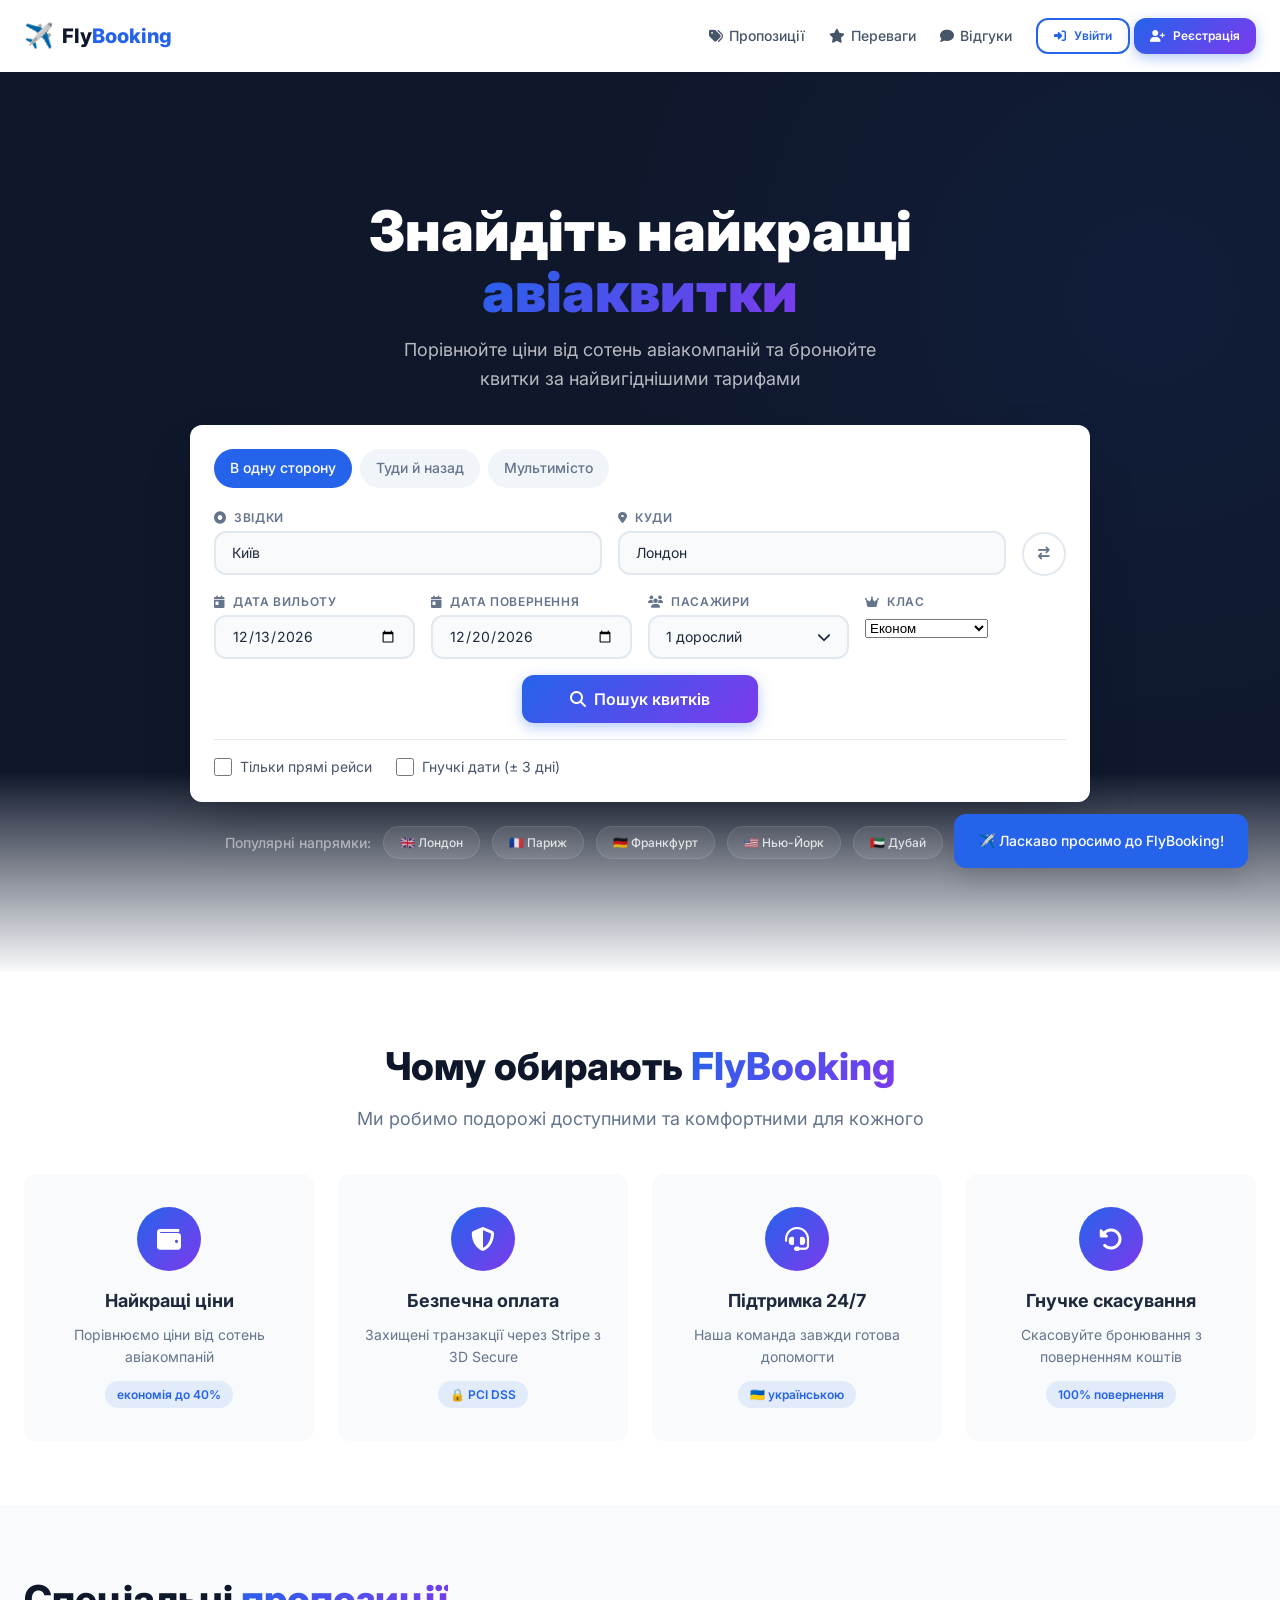
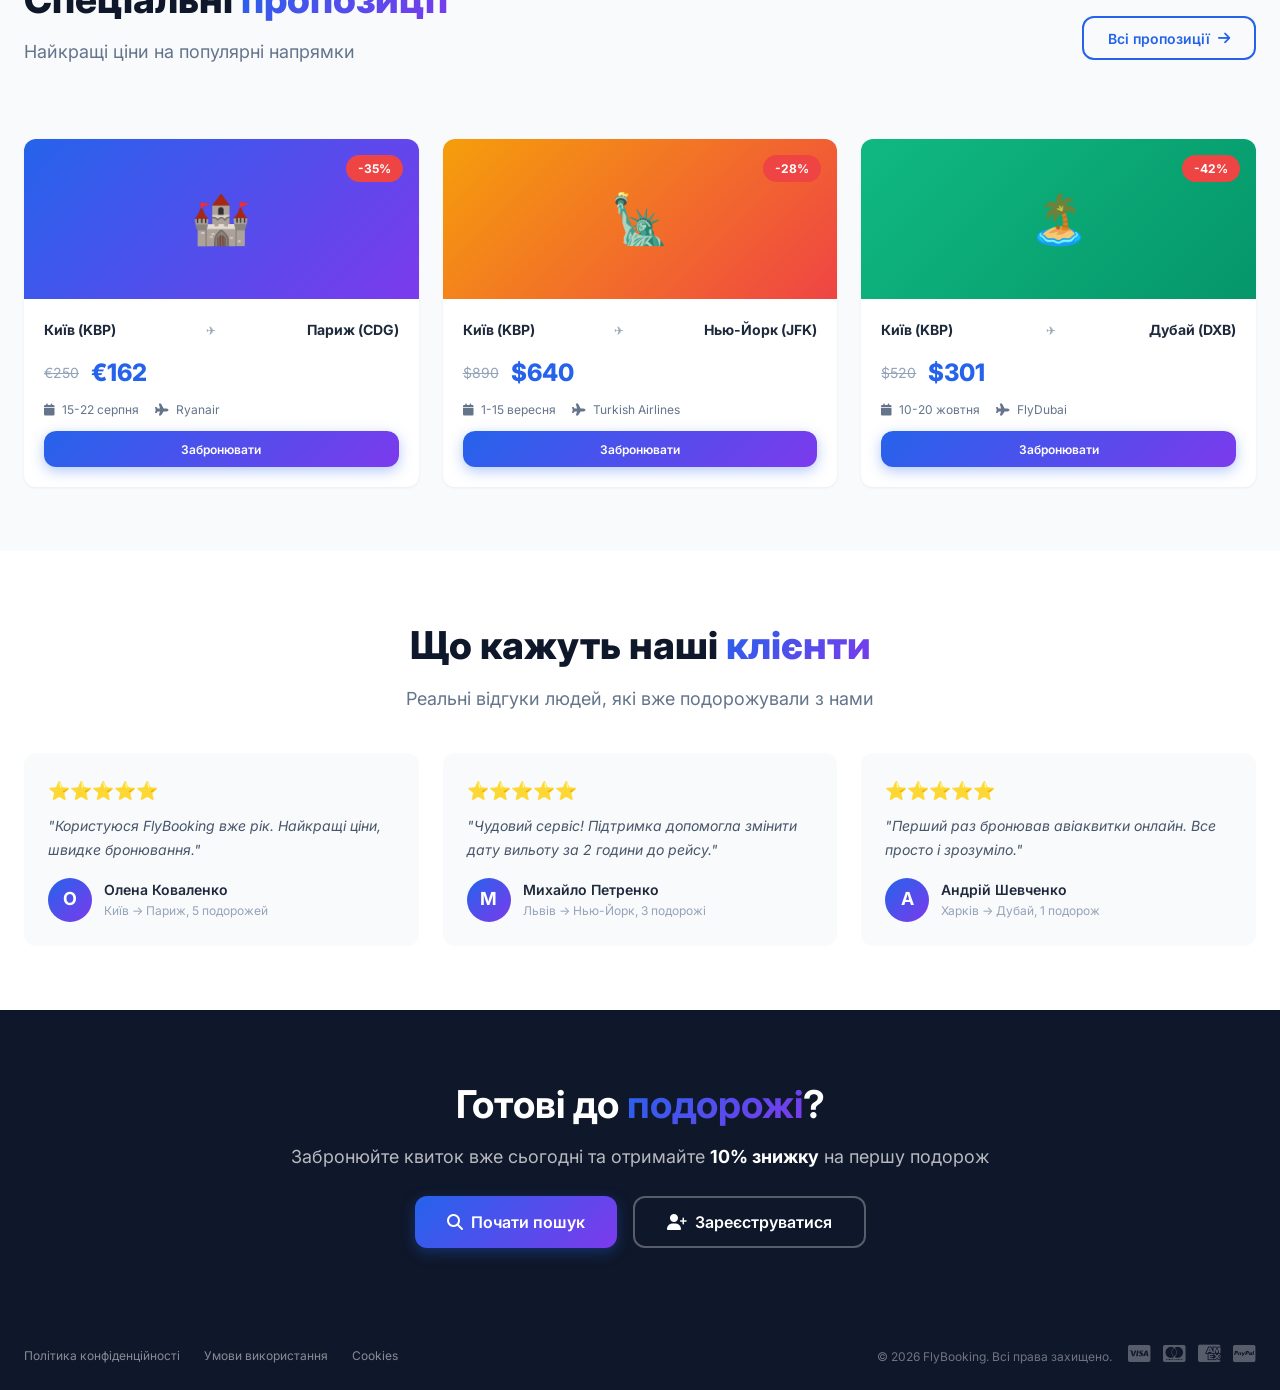
==== index.html @ a1441e25 "Update index.html" ====
<!DOCTYPE html>
<html lang="uk">
<head>
    <meta charset="UTF-8">
    <meta name="viewport" content="width=device-width, initial-scale=1.0">
    <meta name="description" content="Бронювання авіаквитків онлайн — найкращі ціни на авіаперельоти по всьому світу">
    <title>FlyBooking — Пошук та бронювання авіаквитків</title>

    <!-- Google Fonts -->
    <link rel="preconnect" href="https://fonts.googleapis.com">
    <link rel="preconnect" href="https://fonts.gstatic.com" crossorigin>
    <link href="https://fonts.googleapis.com/css2?family=Inter:wght@400;500;600;700;800;900&family=Poppins:wght@600;700;800&display=swap" rel="stylesheet">

    <!-- Font Awesome Icons -->
    <link rel="stylesheet" href="https://cdnjs.cloudflare.com/ajax/libs/font-awesome/6.4.2/css/all.min.css">

    <style>
        /* ============================================
           ГЛОБАЛЬНІ СТИЛІ (скорочені, щоб не перевантажувати)
           ============================================ */
        * { margin: 0; padding: 0; box-sizing: border-box; }

        :root {
            --color-primary: #2563eb;
            --color-primary-dark: #1d4ed8;
            --color-primary-light: #60a5fa;
            --color-primary-gradient: linear-gradient(135deg, #2563eb 0%, #7c3aed 100%);
            --color-secondary: #0f172a;
            --color-white: #ffffff;
            --color-gray-50: #f8fafc;
            --color-gray-100: #f1f5f9;
            --color-gray-200: #e2e8f0;
            --color-gray-300: #cbd5e1;
            --color-gray-400: #94a3b8;
            --color-gray-500: #64748b;
            --color-gray-600: #475569;
            --color-gray-700: #334155;
            --color-gray-800: #1e293b;
            --color-gray-900: #0f172a;
            --color-success: #10b981;
            --color-danger: #ef4444;
            --shadow: 0 1px 3px rgba(0,0,0,0.06);
            --shadow-lg: 0 10px 15px -3px rgba(0,0,0,0.1);
            --shadow-xl: 0 20px 25px -5px rgba(0,0,0,0.1);
            --shadow-2xl: 0 25px 50px -12px rgba(0,0,0,0.25);
            --radius: 12px;
            --radius-full: 9999px;
            --transition: 250ms cubic-bezier(0.4, 0, 0.2, 1);
            --font-family: 'Inter', -apple-system, BlinkMacSystemFont, sans-serif;
            --max-width: 1280px;
            --header-height: 72px;
        }

        body {
            font-family: var(--font-family);
            color: var(--color-gray-800);
            background: var(--color-gray-50);
            line-height: 1.6;
            min-height: 100vh;
            overflow-x: hidden;
        }

        .container { max-width: var(--max-width); margin: 0 auto; padding: 0 1.5rem; width: 100%; }

        /* Кнопки */
        .btn {
            display: inline-flex; align-items: center; justify-content: center; gap: 0.5rem;
            padding: 0.625rem 1.5rem; border: none; border-radius: var(--radius);
            font-family: var(--font-family); font-size: 0.875rem; font-weight: 600;
            cursor: pointer; transition: all var(--transition); text-decoration: none;
            min-height: 44px; min-width: 44px;
        }
        .btn-primary { background: var(--color-primary-gradient); color: var(--color-white); box-shadow: 0 4px 14px rgba(37,99,235,0.35); }
        .btn-primary:hover { transform: translateY(-2px); box-shadow: 0 8px 25px rgba(37,99,235,0.45); }
        .btn-outline { background: transparent; color: var(--color-primary); border: 2px solid var(--color-primary); }
        .btn-outline:hover { background: var(--color-primary); color: var(--color-white); }
        .btn-success { background: var(--color-success); color: var(--color-white); }
        .btn-success:hover { background: #059669; transform: translateY(-2px); }
        .btn-danger { background: var(--color-danger); color: var(--color-white); }
        .btn-danger:hover { background: #dc2626; transform: translateY(-2px); }
        .btn-sm { padding: 0.375rem 1rem; font-size: 0.75rem; min-height: 36px; }
        .btn-lg { padding: 0.875rem 2rem; font-size: 1rem; }
        .btn-block { width: 100%; justify-content: center; }

        /* HEADER */
        .header { background: var(--color-white); box-shadow: var(--shadow); position: sticky; top: 0; z-index: 1000; height: var(--header-height); display: flex; align-items: center; }
        .navbar { display: flex; align-items: center; justify-content: space-between; gap: 1rem; height: 100%; }
        .logo { display: flex; align-items: center; gap: 0.5rem; font-size: 1.25rem; font-weight: 800; color: var(--color-gray-900); text-decoration: none; flex-shrink: 0; }
        .logo-icon { font-size: 1.5rem; }
        .logo-text span { color: var(--color-primary); }

        .nav-links { display: flex; align-items: center; gap: 1.5rem; list-style: none; }
        .nav-links a { color: var(--color-gray-600); text-decoration: none; font-weight: 500; font-size: 0.875rem; transition: color var(--transition); display: flex; align-items: center; gap: 0.375rem; }
        .nav-links a:hover { color: var(--color-primary); }

        /* HERO */
        .hero { background: var(--color-secondary); padding: 4rem 0 3rem; position: relative; overflow: hidden; min-height: 100vh; display: flex; align-items: center; }
        .hero::before { content: ''; position: absolute; top: -50%; right: -30%; width: 80%; height: 150%; background: radial-gradient(circle, rgba(37,99,235,0.08) 0%, transparent 70%); pointer-events: none; }
        .hero::after { content: ''; position: absolute; bottom: 0; left: 0; right: 0; height: 200px; background: linear-gradient(to top, var(--color-gray-50), transparent); pointer-events: none; }
        .hero .container { position: relative; z-index: 1; }
        .hero-content { max-width: 900px; margin: 0 auto; }
        .hero-title { color: var(--color-white); font-size: clamp(2rem, 5vw, 3.5rem); font-weight: 900; line-height: 1.1; text-align: center; margin-bottom: 0.75rem; }
        .hero-title .gradient-text { background: var(--color-primary-gradient); -webkit-background-clip: text; -webkit-text-fill-color: transparent; background-clip: text; }
        .hero-subtitle { color: rgba(255,255,255,0.7); text-align: center; font-size: 1.125rem; margin-bottom: 2rem; }

        /* SEARCH FORM */
        .search-wrapper { background: var(--color-white); border-radius: var(--radius); padding: 1.5rem; box-shadow: var(--shadow-2xl); }

        .trip-type { display: flex; gap: 0.5rem; margin-bottom: 1.25rem; flex-wrap: wrap; }
        .trip-option { display: flex; align-items: center; gap: 0.5rem; padding: 0.5rem 1rem; border-radius: var(--radius-full); cursor: pointer; transition: all var(--transition); font-size: 0.875rem; font-weight: 500; color: var(--color-gray-500); background: var(--color-gray-100); }
        .trip-option:hover { background: var(--color-gray-200); }
        .trip-option.active { background: var(--color-primary); color: var(--color-white); }
        .trip-option input[type="radio"] { display: none; }

        .search-grid { display: grid; grid-template-columns: 1fr 1fr auto; gap: 1rem; margin-bottom: 1rem; }
        .search-grid-2 { display: grid; grid-template-columns: 1fr 1fr 1fr 1fr; gap: 1rem; margin-bottom: 1rem; }

        .form-group { position: relative; }
        .form-label { display: block; font-size: 0.75rem; font-weight: 600; color: var(--color-gray-500); margin-bottom: 0.25rem; text-transform: uppercase; letter-spacing: 0.05em; }
        .form-label i { margin-right: 0.25rem; }

        .search-input-wrapper { position: relative; }
        .form-input { width: 100%; padding: 0.625rem 1rem; font-family: var(--font-family); font-size: 0.875rem; color: var(--color-gray-800); background: var(--color-gray-50); border: 2px solid var(--color-gray-200); border-radius: var(--radius); transition: all var(--transition); min-height: 44px; }
        .form-input:focus { outline: none; border-color: var(--color-primary); background: var(--color-white); box-shadow: 0 0 0 3px rgba(37,99,235,0.15); }

        /* AUTOCOMPLETE DROPDOWN */
        .autocomplete-wrapper { position: relative; width: 100%; }
        .autocomplete-list {
            position: absolute;
            top: calc(100% + 4px);
            left: 0;
            right: 0;
            background: var(--color-white);
            border: 2px solid var(--color-gray-200);
            border-radius: var(--radius);
            box-shadow: var(--shadow-lg);
            z-index: 100;
            max-height: 240px;
            overflow-y: auto;
            display: none;
            padding: 0.25rem 0;
        }
        .autocomplete-list.open { display: block; animation: fadeIn 0.2s ease; }
        .autocomplete-item {
            padding: 0.5rem 0.75rem;
            cursor: pointer;
            transition: all var(--transition);
            font-size: 0.875rem;
            color: var(--color-gray-700);
            display: flex;
            align-items: center;
            gap: 0.5rem;
        }
        .autocomplete-item:hover { background: var(--color-gray-100); color: var(--color-primary); }
        .autocomplete-item .highlight { font-weight: 700; color: var(--color-primary); }
        .autocomplete-item .sub { font-size: 0.75rem; color: var(--color-gray-400); margin-left: auto; }
        .autocomplete-item .flag { font-size: 1.25rem; }
        .autocomplete-empty { padding: 0.75rem; color: var(--color-gray-400); font-size: 0.875rem; text-align: center; }

        .swap-btn { display: flex; align-items: center; justify-content: center; width: 44px; height: 44px; border-radius: 50%; border: 2px solid var(--color-gray-200); background: var(--color-white); color: var(--color-gray-500); cursor: pointer; transition: all var(--transition); margin-top: 1.5rem; flex-shrink: 0; }
        .swap-btn:hover { border-color: var(--color-primary); color: var(--color-primary); transform: rotate(180deg); }

        .return-date-group { display: block; }
        .passenger-selector { display: flex; align-items: center; justify-content: space-between; cursor: pointer; background: var(--color-gray-50); border: 2px solid var(--color-gray-200); border-radius: var(--radius); padding: 0.625rem 1rem; min-height: 44px; width: 100%; font-family: var(--font-family); font-size: 0.875rem; color: var(--color-gray-800); transition: all var(--transition); }
        .passenger-selector:hover { border-color: var(--color-gray-300); }
        .passenger-selector:focus { outline: none; border-color: var(--color-primary); box-shadow: 0 0 0 3px rgba(37,99,235,0.15); }

        .passenger-dropdown { display: none; position: absolute; top: 100%; left: 0; right: 0; background: var(--color-white); border: 1px solid var(--color-gray-200); border-radius: var(--radius); padding: 1rem; box-shadow: var(--shadow-lg); z-index: 100; margin-top: 0.25rem; }
        .passenger-dropdown.open { display: block; animation: fadeIn 0.2s ease; }

        .passenger-option { display: flex; align-items: center; justify-content: space-between; padding: 0.5rem 0; border-bottom: 1px solid var(--color-gray-100); }
        .passenger-option:last-child { border-bottom: none; }
        .passenger-option .label { font-weight: 600; font-size: 0.875rem; }
        .passenger-option .hint { font-size: 0.75rem; color: var(--color-gray-400); }
        .counter { display: flex; align-items: center; gap: 0.75rem; }
        .counter-btn { width: 32px; height: 32px; border-radius: 50%; border: 1px solid var(--color-gray-200); background: var(--color-white); font-size: 1.125rem; font-weight: 700; cursor: pointer; transition: all var(--transition); display: flex; align-items: center; justify-content: center; color: var(--color-gray-600); }
        .counter-btn:hover { border-color: var(--color-primary); color: var(--color-primary); }
        .counter-value { font-weight: 700; font-size: 1rem; min-width: 20px; text-align: center; }
        .passenger-actions { margin-top: 0.75rem; padding-top: 0.75rem; border-top: 1px solid var(--color-gray-200); }

        .search-actions { display: flex; justify-content: center; margin-top: 0.5rem; }
        .btn-search { padding: 0.875rem 3rem; font-size: 1rem; min-width: 200px; }

        .search-options { display: flex; flex-wrap: wrap; gap: 1.5rem; margin-top: 1rem; padding-top: 1rem; border-top: 1px solid var(--color-gray-200); }
        .option-check { display: flex; align-items: center; gap: 0.5rem; font-size: 0.875rem; color: var(--color-gray-600); cursor: pointer; }
        .option-check input[type="checkbox"] { width: 18px; height: 18px; accent-color: var(--color-primary); cursor: pointer; }

        .popular-destinations { margin-top: 1.5rem; display: flex; align-items: center; gap: 0.75rem; flex-wrap: wrap; justify-content: center; }
        .popular-label { color: rgba(255,255,255,0.5); font-size: 0.875rem; font-weight: 500; }
        .popular-tag { padding: 0.375rem 1rem; background: rgba(255,255,255,0.08); color: rgba(255,255,255,0.8); border-radius: var(--radius-full); text-decoration: none; font-size: 0.75rem; font-weight: 500; transition: all var(--transition); border: 1px solid rgba(255,255,255,0.1); cursor: pointer; }
        .popular-tag:hover { background: rgba(255,255,255,0.15); color: var(--color-white); transform: translateY(-2px); }

        /* FEATURES, OFFERS, TESTIMONIALS (скорочено) */
        .features { padding: 4rem 0; background: var(--color-white); }
        .section-title { font-size: clamp(1.75rem, 3vw, 2.5rem); font-weight: 800; color: var(--color-gray-900); margin-bottom: 0.5rem; }
        .section-title .gradient-text { background: var(--color-primary-gradient); -webkit-background-clip: text; -webkit-text-fill-color: transparent; background-clip: text; }
        .section-subtitle { color: var(--color-gray-500); font-size: 1.125rem; margin-bottom: 2.5rem; }
        .text-center { text-align: center; }
        .features-grid { display: grid; grid-template-columns: repeat(4, 1fr); gap: 1.5rem; }
        .feature-card { background: var(--color-gray-50); border-radius: var(--radius); padding: 2rem 1.5rem; text-align: center; transition: all var(--transition); border: 1px solid transparent; }
        .feature-card:hover { transform: translateY(-4px); border-color: var(--color-primary-light); box-shadow: var(--shadow-lg); }
        .feature-icon { width: 64px; height: 64px; border-radius: 50%; background: var(--color-primary-gradient); color: var(--color-white); display: flex; align-items: center; justify-content: center; font-size: 1.5rem; margin: 0 auto 1rem; }
        .feature-card h3 { font-size: 1.125rem; margin-bottom: 0.5rem; }
        .feature-card p { color: var(--color-gray-500); font-size: 0.875rem; line-height: 1.6; }
        .feature-badge { display: inline-block; margin-top: 0.75rem; padding: 0.25rem 0.75rem; background: rgba(37,99,235,0.1); color: var(--color-primary); border-radius: var(--radius-full); font-size: 0.75rem; font-weight: 600; }

        .offers { padding: 4rem 0; background: var(--color-gray-50); }
        .offers-header { display: flex; align-items: center; justify-content: space-between; margin-bottom: 2rem; flex-wrap: wrap; gap: 1rem; }
        .offers-grid { display: grid; grid-template-columns: repeat(3, 1fr); gap: 1.5rem; }
        .offer-card { background: var(--color-white); border-radius: var(--radius); overflow: hidden; box-shadow: var(--shadow); transition: all var(--transition); }
        .offer-card:hover { transform: translateY(-4px); box-shadow: var(--shadow-xl); }
        .offer-image { height: 160px; background-size: cover; background-position: center; position: relative; display: flex; align-items: center; justify-content: center; font-size: 3rem; }
        .offer-discount { position: absolute; top: 1rem; right: 1rem; background: var(--color-danger); color: var(--color-white); padding: 0.25rem 0.75rem; border-radius: var(--radius-full); font-size: 0.75rem; font-weight: 700; }
        .offer-body { padding: 1.25rem; }
        .offer-route { display: flex; align-items: center; justify-content: space-between; margin-bottom: 0.75rem; }
        .offer-origin, .offer-destination { font-weight: 700; font-size: 0.875rem; }
        .offer-arrow { color: var(--color-gray-400); font-size: 0.75rem; }
        .offer-price { display: flex; align-items: center; gap: 0.75rem; margin-bottom: 0.5rem; }
        .price-old { color: var(--color-gray-400); text-decoration: line-through; font-size: 0.875rem; }
        .price-new { font-size: 1.5rem; font-weight: 800; color: var(--color-primary); }
        .offer-meta { display: flex; gap: 1rem; font-size: 0.75rem; color: var(--color-gray-500); margin-bottom: 0.75rem; }
        .offer-meta i { margin-right: 0.25rem; }

        .testimonials { padding: 4rem 0; background: var(--color-white); }
        .testimonials-grid { display: grid; grid-template-columns: repeat(3, 1fr); gap: 1.5rem; }
        .testimonial-card { background: var(--color-gray-50); padding: 1.5rem; border-radius: var(--radius); transition: all var(--transition); }
        .testimonial-card:hover { transform: translateY(-4px); box-shadow: var(--shadow-lg); }
        .testimonial-stars { color: #f59e0b; font-size: 1.125rem; margin-bottom: 0.5rem; }
        .testimonial-text { color: var(--color-gray-600); font-size: 0.875rem; line-height: 1.7; margin-bottom: 1rem; font-style: italic; }
        .testimonial-author { display: flex; align-items: center; gap: 0.75rem; }
        .author-avatar { width: 44px; height: 44px; border-radius: 50%; background: var(--color-primary-gradient); color: var(--color-white); display: flex; align-items: center; justify-content: center; font-weight: 700; font-size: 1.125rem; }
        .author-name { font-weight: 600; font-size: 0.875rem; }
        .author-info { font-size: 0.75rem; color: var(--color-gray-400); }

        .cta-section { padding: 4rem 0; background: var(--color-secondary); text-align: center; }
        .cta-content h2 { color: var(--color-white); font-size: clamp(2rem, 3vw, 2.5rem); margin-bottom: 0.5rem; }
        .cta-content h2 span { background: var(--color-primary-gradient); -webkit-background-clip: text; -webkit-text-fill-color: transparent; background-clip: text; }
        .cta-content p { color: rgba(255,255,255,0.7); font-size: 1.125rem; margin-bottom: 1.5rem; }
        .cta-content p strong { color: var(--color-white); }
        .cta-buttons { display: flex; gap: 1rem; justify-content: center; flex-wrap: wrap; }

        .footer { background: var(--color-gray-900); color: rgba(255,255,255,0.7); padding: 2rem 0 1.5rem; }
        .footer-bottom { display: flex; align-items: center; justify-content: space-between; font-size: 0.875rem; flex-wrap: wrap; gap: 1rem; }
        .footer-bottom-links { display: flex; gap: 1.5rem; }
        .footer-bottom-links a { color: rgba(255,255,255,0.5); text-decoration: none; transition: color var(--transition); font-size: 0.75rem; }
        .footer-bottom-links a:hover { color: var(--color-white); }
        .footer-payment { display: inline-flex; gap: 0.75rem; margin-left: 1rem; font-size: 1.25rem; color: rgba(255,255,255,0.3); }
        .footer-payment i { transition: color var(--transition); }
        .footer-payment i:hover { color: rgba(255,255,255,0.6); }

        /* MODAL (скорочено) */
        .modal-overlay { display: none; position: fixed; top: 0; left: 0; right: 0; bottom: 0; background: rgba(0,0,0,0.6); backdrop-filter: blur(8px); z-index: 3000; align-items: center; justify-content: center; padding: 1rem; animation: fadeIn 0.3s ease; }
        .modal-overlay.active { display: flex; }
        .modal { background: var(--color-white); border-radius: var(--radius); max-width: 440px; width: 100%; padding: 2rem; position: relative; max-height: 90vh; overflow-y: auto; animation: scaleIn 0.3s ease; }
        .modal-close { position: absolute; top: 1rem; right: 1rem; background: none; border: none; font-size: 1.25rem; color: var(--color-gray-400); cursor: pointer; padding: 0.25rem; transition: color var(--transition); width: 36px; height: 36px; border-radius: 50%; display: flex; align-items: center; justify-content: center; }
        .modal-close:hover { color: var(--color-gray-800); background: var(--color-gray-100); }
        .modal-brand { text-align: center; margin-bottom: 1.5rem; }
        .modal-brand .logo { justify-content: center; font-size: 1.5rem; }
        .modal-title { font-size: 1.5rem; font-weight: 700; text-align: center; margin-bottom: 0.25rem; }
        .modal-subtitle { text-align: center; color: var(--color-gray-500); font-size: 0.875rem; margin-bottom: 1.5rem; }

        .social-login { display: flex; gap: 0.75rem; margin-bottom: 1.25rem; }
        .social-login .btn-social { flex: 1; display: flex; align-items: center; justify-content: center; gap: 0.5rem; padding: 0.625rem; border: 2px solid var(--color-gray-200); border-radius: var(--radius); background: var(--color-white); color: var(--color-gray-700); font-size: 0.875rem; font-weight: 600; cursor: pointer; transition: all var(--transition); min-height: 44px; }
        .social-login .btn-social:hover { border-color: var(--color-primary); background: var(--color-gray-50); }

        .divider { display: flex; align-items: center; gap: 1rem; margin: 1.25rem 0; color: var(--color-gray-400); font-size: 0.75rem; text-transform: uppercase; }
        .divider::before, .divider::after { content: ''; flex: 1; height: 1px; background: var(--color-gray-200); }

        .password-toggle { position: relative; }
        .password-toggle .toggle-btn { position: absolute; right: 0.75rem; top: 50%; transform: translateY(-50%); background: none; border: none; color: var(--color-gray-400); cursor: pointer; padding: 0.25rem; }
        .password-toggle .toggle-btn:hover { color: var(--color-gray-600); }

        .form-error { font-size: 0.75rem; color: var(--color-danger); margin-top: 0.25rem; display: none; }
        .form-error.visible { display: block; }

        .modal-footer { text-align: center; margin-top: 1.25rem; padding-top: 1.25rem; border-top: 1px solid var(--color-gray-200); font-size: 0.875rem; color: var(--color-gray-500); }
        .modal-footer a { color: var(--color-primary); font-weight: 600; text-decoration: none; cursor: pointer; }
        .modal-footer a:hover { text-decoration: underline; }

        .toast-container { position: fixed; bottom: 2rem; right: 2rem; z-index: 5000; display: flex; flex-direction: column; gap: 0.5rem; max-width: 400px; }
        .toast { padding: 1rem 1.5rem; border-radius: var(--radius); color: var(--color-white); font-weight: 500; font-size: 0.875rem; box-shadow: var(--shadow-xl); animation: slideUp 0.3s ease; }
        .toast-success { background: var(--color-success); }
        .toast-error { background: var(--color-danger); }
        .toast-info { background: var(--color-primary); }

        @keyframes fadeIn { from { opacity: 0; transform: translateY(-5px); } to { opacity: 1; transform: translateY(0); } }
        @keyframes scaleIn { from { opacity: 0; transform: scale(0.95); } to { opacity: 1; transform: scale(1); } }
        @keyframes slideUp { from { opacity: 0; transform: translateY(20px); } to { opacity: 1; transform: translateY(0); } }

        .mobile-toggle { display: none; flex-direction: column; gap: 5px; background: none; border: none; cursor: pointer; padding: 5px; width: 36px; height: 36px; align-items: center; justify-content: center; }
        .mobile-toggle span { display: block; width: 24px; height: 2px; background: var(--color-gray-700); border-radius: 2px; transition: all var(--transition); }
        .mobile-toggle.active span:nth-child(1) { transform: rotate(45deg) translate(5px, 5px); }
        .mobile-toggle.active span:nth-child(2) { opacity: 0; }
        .mobile-toggle.active span:nth-child(3) { transform: rotate(-45deg) translate(5px, -5px); }
        .mobile-menu { display: none; background: var(--color-white); padding: 1rem 0; border-top: 1px solid var(--color-gray-200); box-shadow: var(--shadow-lg); position: absolute; top: var(--header-height); left: 0; right: 0; z-index: 999; }
        .mobile-menu.open { display: block; }
        .mobile-menu ul { list-style: none; display: flex; flex-direction: column; gap: 0.5rem; }
        .mobile-menu ul li a, .mobile-menu ul li button { display: flex; align-items: center; gap: 0.75rem; padding: 0.625rem 0; color: var(--color-gray-700); text-decoration: none; font-weight: 500; font-size: 0.875rem; border: none; background: none; cursor: pointer; width: 100%; font-family: var(--font-family); }
        .mobile-menu ul li a:hover, .mobile-menu ul li button:hover { color: var(--color-primary); }

        @media (max-width: 1024px) { .features-grid { grid-template-columns: repeat(2, 1fr); } .offers-grid { grid-template-columns: repeat(2, 1fr); } .testimonials-grid { grid-template-columns: repeat(2, 1fr); } }
        @media (max-width: 768px) {
            .nav-links { display: none; }
            .mobile-toggle { display: flex; }
            .hero { padding: 2rem 0; min-height: auto; }
            .search-grid { grid-template-columns: 1fr; }
            .search-grid-2 { grid-template-columns: 1fr 1fr; }
            .swap-btn { margin-top: 0; width: 100%; border-radius: var(--radius); height: 44px; }
            .swap-btn:hover { transform: none; }
            .btn-search { width: 100%; min-width: unset; }
            .features-grid { grid-template-columns: 1fr; }
            .offers-grid { grid-template-columns: 1fr; }
            .testimonials-grid { grid-template-columns: 1fr; }
            .social-login { flex-direction: column; }
            .modal { padding: 1.5rem; margin: 0.5rem; }
            .toast-container { left: 1rem; right: 1rem; bottom: 1rem; max-width: none; }
            .footer-bottom { flex-direction: column; text-align: center; }
            .footer-bottom-links { flex-wrap: wrap; justify-content: center; }
            .footer-payment { margin-left: 0; }
        }
        @media (max-width: 480px) { .search-grid-2 { grid-template-columns: 1fr; } .hero-title { font-size: 1.75rem; } .hero-subtitle { font-size: 1rem; } .offers-header { flex-direction: column; text-align: center; } .cta-buttons { flex-direction: column; align-items: center; } .cta-buttons .btn { width: 100%; max-width: 300px; } }
    </style>
</head>
<body>

<!-- ===== HEADER ===== -->
<header class="header">
    <div class="container">
        <nav class="navbar">
            <a href="index.html" class="logo">
                <span class="logo-icon">✈️</span>
                <span class="logo-text">Fly<span>Booking</span></span>
            </a>
            <ul class="nav-links">
                <li><a href="#offers"><i class="fas fa-tags"></i> Пропозиції</a></li>
                <li><a href="#features"><i class="fas fa-star"></i> Переваги</a></li>
                <li><a href="#testimonials"><i class="fas fa-comment"></i> Відгуки</a></li>
                <li class="nav-auth" id="navAuth"></li>
            </ul>
            <button class="mobile-toggle" id="mobileToggle" aria-label="Відкрити меню">
                <span></span><span></span><span></span>
            </button>
        </nav>
    </div>
    <div class="mobile-menu" id="mobileMenu">
        <div class="container"><ul id="mobileNavLinks"></ul></div>
    </div>
</header>

<!-- ===== HERO ===== -->
<section class="hero" id="hero">
    <div class="container">
        <div class="hero-content">
            <h1 class="hero-title">Знайдіть найкращі<br><span class="gradient-text">авіаквитки</span></h1>
            <p class="hero-subtitle">Порівнюйте ціни від сотень авіакомпаній та бронюйте<br>квитки за найвигіднішими тарифами</p>

            <div class="search-wrapper">
                <form id="searchForm" role="search">
                    <div class="trip-type">
                        <label class="trip-option active"><input type="radio" name="tripType" value="oneway" checked><span>В одну сторону</span></label>
                        <label class="trip-option"><input type="radio" name="tripType" value="roundtrip"><span>Туди й назад</span></label>
                        <label class="trip-option"><input type="radio" name="tripType" value="multi"><span>Мультимісто</span></label>
                    </div>

                    <div class="search-grid">
                        <!-- ЗВІДКИ з автодоповненням -->
                        <div class="form-group">
                            <label for="originInput" class="form-label"><i class="fas fa-circle-dot"></i> Звідки</label>
                            <div class="autocomplete-wrapper" id="originWrapper">
                                <input type="text" id="originInput" class="form-input" placeholder="Місто або аеропорт" autocomplete="off" value="Київ">
                                <div class="autocomplete-list" id="originList"></div>
                                <input type="hidden" id="originHidden" name="origin" value="Київ (KBP)">
                            </div>
                        </div>

                        <!-- КУДИ з автодоповненням -->
                        <div class="form-group">
                            <label for="destInput" class="form-label"><i class="fas fa-location-dot"></i> Куди</label>
                            <div class="autocomplete-wrapper" id="destWrapper">
                                <input type="text" id="destInput" class="form-input" placeholder="Місто або аеропорт" autocomplete="off" value="Лондон">
                                <div class="autocomplete-list" id="destList"></div>
                                <input type="hidden" id="destHidden" name="destination" value="Лондон (LHR)">
                            </div>
                        </div>

                        <button type="button" class="swap-btn" onclick="swapDestinations()" aria-label="Обміняти напрямки">
                            <i class="fas fa-arrow-right-arrow-left"></i>
                        </button>
                    </div>

                    <div class="search-grid-2">
                        <div class="form-group">
                            <label for="departureDate" class="form-label"><i class="fas fa-calendar-day"></i> Дата вильоту</label>
                            <input type="date" id="departureDate" name="departureDate" class="form-input" required>
                        </div>
                        <div class="form-group return-date-group" id="returnDateGroup">
                            <label for="returnDate" class="form-label"><i class="fas fa-calendar-day"></i> Дата повернення</label>
                            <input type="date" id="returnDate" name="returnDate" class="form-input">
                        </div>
                        <div class="form-group">
                            <label class="form-label"><i class="fas fa-users"></i> Пасажири</label>
                            <button type="button" class="passenger-selector" id="passengerToggle" aria-expanded="false">
                                <span id="passengerSummary">1 дорослий</span>
                                <i class="fas fa-chevron-down"></i>
                            </button>
                            <div class="passenger-dropdown" id="passengerDropdown">
                                <div class="passenger-option"><div><div class="label">Дорослі</div><div class="hint">12+ років</div></div><div class="counter"><button type="button" class="counter-btn" data-type="adults" data-action="decrease">−</button><span class="counter-value" id="adultsCount">1</span><button type="button" class="counter-btn" data-type="adults" data-action="increase">+</button></div></div>
                                <div class="passenger-option"><div><div class="label">Діти</div><div class="hint">2-11 років</div></div><div class="counter"><button type="button" class="counter-btn" data-type="children" data-action="decrease">−</button><span class="counter-value" id="childrenCount">0</span><button type="button" class="counter-btn" data-type="children" data-action="increase">+</button></div></div>
                                <div class="passenger-option"><div><div class="label">Немовлята</div><div class="hint">0-2 років</div></div><div class="counter"><button type="button" class="counter-btn" data-type="infants" data-action="decrease">−</button><span class="counter-value" id="infantsCount">0</span><button type="button" class="counter-btn" data-type="infants" data-action="increase">+</button></div></div>
                                <div class="passenger-actions"><button type="button" class="btn btn-primary btn-block" id="passengerDone">Готово</button></div>
                            </div>
                            <input type="hidden" name="adults" id="adultsInput" value="1">
                            <input type="hidden" name="children" id="childrenInput" value="0">
                            <input type="hidden" name="infants" id="infantsInput" value="0">
                        </div>
                        <div class="form-group">
                            <label for="cabinClass" class="form-label"><i class="fas fa-crown"></i> Клас</label>
                            <select id="cabinClass" name="cabinClass" class="form-select">
                                <option value="economy">Економ</option>
                                <option value="premium_economy">Преміум економ</option>
                                <option value="business">Бізнес</option>
                                <option value="first">Перший</option>
                            </select>
                        </div>
                    </div>

                    <div class="search-actions">
                        <button type="submit" class="btn btn-primary btn-lg btn-search" id="searchBtn">
                            <i class="fas fa-search"></i> Пошук квитків
                        </button>
                    </div>

                    <div class="search-options">
                        <label class="option-check"><input type="checkbox" name="directFlights" value="true"><span>Тільки прямі рейси</span></label>
                        <label class="option-check"><input type="checkbox" name="flexibleDates" value="true"><span>Гнучкі дати (± 3 дні)</span></label>
                    </div>
                </form>
            </div>

            <div class="popular-destinations">
                <span class="popular-label">Популярні напрямки:</span>
                <a href="#" class="popular-tag" onclick="setDestination('Лондон (LHR)')">🇬🇧 Лондон</a>
                <a href="#" class="popular-tag" onclick="setDestination('Париж (CDG)')">🇫🇷 Париж</a>
                <a href="#" class="popular-tag" onclick="setDestination('Франкфурт (FRA)')">🇩🇪 Франкфурт</a>
                <a href="#" class="popular-tag" onclick="setDestination('Нью-Йорк (JFK)')">🇺🇸 Нью-Йорк</a>
                <a href="#" class="popular-tag" onclick="setDestination('Дубай (DXB)')">🇦🇪 Дубай</a>
                <a href="#" class="popular-tag" onclick="setDestination('Бангкок (BKK)')">🇹🇭 Бангкок</a>
            </div>
        </div>
    </div>
</section>

<!-- ===== FEATURES (скорочено) ===== -->
<section class="features" id="features">
    <div class="container">
        <h2 class="section-title text-center">Чому обирають <span class="gradient-text">FlyBooking</span></h2>
        <p class="section-subtitle text-center">Ми робимо подорожі доступними та комфортними для кожного</p>
        <div class="features-grid">
            <div class="feature-card"><div class="feature-icon"><i class="fas fa-wallet"></i></div><h3>Найкращі ціни</h3><p>Порівнюємо ціни від сотень авіакомпаній</p><span class="feature-badge">економія до 40%</span></div>
            <div class="feature-card"><div class="feature-icon"><i class="fas fa-shield-alt"></i></div><h3>Безпечна оплата</h3><p>Захищені транзакції через Stripe з 3D Secure</p><span class="feature-badge">🔒 PCI DSS</span></div>
            <div class="feature-card"><div class="feature-icon"><i class="fas fa-headset"></i></div><h3>Підтримка 24/7</h3><p>Наша команда завжди готова допомогти</p><span class="feature-badge">🇺🇦 українською</span></div>
            <div class="feature-card"><div class="feature-icon"><i class="fas fa-rotate-left"></i></div><h3>Гнучке скасування</h3><p>Скасовуйте бронювання з поверненням коштів</p><span class="feature-badge">100% повернення</span></div>
        </div>
    </div>
</section>

<!-- ===== OFFERS (скорочено) ===== -->
<section class="offers" id="offers">
    <div class="container">
        <div class="offers-header">
            <div><h2 class="section-title">Спеціальні <span class="gradient-text">пропозиції</span></h2><p class="section-subtitle">Найкращі ціни на популярні напрямки</p></div>
            <button class="btn btn-outline" onclick="showToast('Відкриваю всі пропозиції...', 'info')">Всі пропозиції <i class="fas fa-arrow-right"></i></button>
        </div>
        <div class="offers-grid">
            <div class="offer-card"><div class="offer-image" style="background: linear-gradient(135deg, #2563eb, #7c3aed);">🏰<span class="offer-discount">-35%</span></div><div class="offer-body"><div class="offer-route"><span class="offer-origin">Київ (KBP)</span><span class="offer-arrow">✈</span><span class="offer-destination">Париж (CDG)</span></div><div class="offer-price"><span class="price-old">€250</span><span class="price-new">€162</span></div><div class="offer-meta"><span><i class="fas fa-calendar"></i> 15-22 серпня</span><span><i class="fas fa-plane"></i> Ryanair</span></div><button class="btn btn-primary btn-block btn-sm" onclick="showToast('✅ Бронювання Париж відкрито!', 'success')">Забронювати</button></div></div>
            <div class="offer-card"><div class="offer-image" style="background: linear-gradient(135deg, #f59e0b, #ef4444);">🗽<span class="offer-discount">-28%</span></div><div class="offer-body"><div class="offer-route"><span class="offer-origin">Київ (KBP)</span><span class="offer-arrow">✈</span><span class="offer-destination">Нью-Йорк (JFK)</span></div><div class="offer-price"><span class="price-old">$890</span><span class="price-new">$640</span></div><div class="offer-meta"><span><i class="fas fa-calendar"></i> 1-15 вересня</span><span><i class="fas fa-plane"></i> Turkish Airlines</span></div><button class="btn btn-primary btn-block btn-sm" onclick="showToast('✅ Бронювання Нью-Йорк відкрито!', 'success')">Забронювати</button></div></div>
            <div class="offer-card"><div class="offer-image" style="background: linear-gradient(135deg, #10b981, #059669);">🏝️<span class="offer-discount">-42%</span></div><div class="offer-body"><div class="offer-route"><span class="offer-origin">Київ (KBP)</span><span class="offer-arrow">✈</span><span class="offer-destination">Дубай (DXB)</span></div><div class="offer-price"><span class="price-old">$520</span><span class="price-new">$301</span></div><div class="offer-meta"><span><i class="fas fa-calendar"></i> 10-20 жовтня</span><span><i class="fas fa-plane"></i> FlyDubai</span></div><button class="btn btn-primary btn-block btn-sm" onclick="showToast('✅ Бронювання Дубай відкрито!', 'success')">Забронювати</button></div></div>
        </div>
    </div>
</section>

<!-- ===== TESTIMONIALS (скорочено) ===== -->
<section class="testimonials" id="testimonials">
    <div class="container">
        <h2 class="section-title text-center">Що кажуть наші <span class="gradient-text">клієнти</span></h2>
        <p class="section-subtitle text-center">Реальні відгуки людей, які вже подорожували з нами</p>
        <div class="testimonials-grid">
            <div class="testimonial-card"><div class="testimonial-stars">⭐⭐⭐⭐⭐</div><p class="testimonial-text">"Користуюся FlyBooking вже рік. Найкращі ціни, швидке бронювання."</p><div class="testimonial-author"><div class="author-avatar">О</div><div><div class="author-name">Олена Коваленко</div><div class="author-info">Київ → Париж, 5 подорожей</div></div></div></div>
            <div class="testimonial-card"><div class="testimonial-stars">⭐⭐⭐⭐⭐</div><p class="testimonial-text">"Чудовий сервіс! Підтримка допомогла змінити дату вильоту за 2 години до рейсу."</p><div class="testimonial-author"><div class="author-avatar">М</div><div><div class="author-name">Михайло Петренко</div><div class="author-info">Львів → Нью-Йорк, 3 подорожі</div></div></div></div>
            <div class="testimonial-card"><div class="testimonial-stars">⭐⭐⭐⭐⭐</div><p class="testimonial-text">"Перший раз бронював авіаквитки онлайн. Все просто і зрозуміло."</p><div class="testimonial-author"><div class="author-avatar">А</div><div><div class="author-name">Андрій Шевченко</div><div class="author-info">Харків → Дубай, 1 подорож</div></div></div></div>
        </div>
    </div>
</section>

<!-- ===== CTA ===== -->
<section class="cta-section" id="cta">
    <div class="container">
        <div class="cta-content">
            <h2>Готові до <span>подорожі</span>?</h2>
            <p>Забронюйте квиток вже сьогодні та отримайте <strong>10% знижку</strong> на першу подорож</p>
            <div class="cta-buttons">
                <button class="btn btn-primary btn-lg" onclick="document.getElementById('searchForm').scrollIntoView({ behavior: 'smooth' })"><i class="fas fa-search"></i> Почати пошук</button>
                <button class="btn btn-outline btn-lg" onclick="openModal('register')" style="border-color: rgba(255,255,255,0.3); color: var(--color-white);"><i class="fas fa-user-plus"></i> Зареєструватися</button>
            </div>
        </div>
    </div>
</section>

<!-- ===== FOOTER ===== -->
<footer class="footer">
    <div class="container">
        <div class="footer-bottom">
            <div class="footer-bottom-links">
                <a href="#" onclick="showToast('📜 Політика конфіденційності', 'info')">Політика конфіденційності</a>
                <a href="#" onclick="showToast('📜 Умови використання', 'info')">Умови використання</a>
                <a href="#" onclick="showToast('🍪 Налаштування cookies', 'info')">Cookies</a>
            </div>
            <p style="color: rgba(255,255,255,0.4); font-size: 0.75rem;">&copy; 2026 FlyBooking. Всі права захищено.<span class="footer-payment"><i class="fab fa-cc-visa"></i><i class="fab fa-cc-mastercard"></i><i class="fab fa-cc-amex"></i><i class="fab fa-cc-paypal"></i></span></p>
        </div>
    </div>
</footer>

<!-- ===== МОДАЛКИ (скорочено) ===== -->
<div class="modal-overlay" id="loginModal">
    <div class="modal">
        <button class="modal-close" onclick="closeModal('loginModal')"><i class="fas fa-times"></i></button>
        <div class="modal-brand"><a href="index.html" class="logo" style="justify-content: center;"><span class="logo-icon">✈️</span><span class="logo-text">Fly<span>Booking</span></span></a></div>
        <h2 class="modal-title">Ласкаво просимо!</h2>
        <p class="modal-subtitle">Увійдіть у свій акаунт, щоб продовжити</p>
        <div class="social-login">
            <button class="btn-social" onclick="showToast('🔵 Вхід через Google...', 'info')"><img src="data:image/svg+xml,%3Csvg xmlns='http://www.w3.org/2000/svg' width='18' height='18' viewBox='0 0 48 48'%3E%3Cpath fill='%23EA4335' d='M24 9.5c3.54 0 6.71 1.22 9.21 3.6l6.85-6.85C35.9 2.38 30.47 0 24 0 14.62 0 6.51 5.38 2.56 13.22l7.98 6.19C12.43 13.72 17.74 9.5 24 9.5z'/%3E%3Cpath fill='%234285F4' d='M46.98 24.55c0-1.57-.15-3.09-.38-4.55H24v9.02h12.94c-.58 2.96-2.26 5.48-4.78 7.18l7.73 6c4.51-4.18 7.09-10.36 7.09-17.65z'/%3E%3Cpath fill='%23FBBC05' d='M10.53 28.59A14.5 14.5 0 0 1 9.5 24c0-1.59.28-3.14.76-4.59l-7.98-6.19A23.99 23.99 0 0 0 0 24c0 3.77.87 7.35 2.56 10.56l7.97-5.97z'/%3E%3Cpath fill='%2334A853' d='M24 48c6.48 0 11.93-2.13 15.89-5.81l-7.73-6c-2.15 1.45-4.92 2.3-8.16 2.3-6.26 0-11.57-4.22-13.47-9.91l-7.98 5.97C6.51 42.62 14.62 48 24 48z'/%3E%3C/svg%3E" alt="Google" style="width:18px; height:18px;"> Google</button>
            <button class="btn-social" onclick="showToast('🔵 Вхід через Facebook...', 'info')"><i class="fab fa-facebook-f" style="color: #1877f2; font-size: 1.125rem;"></i> Facebook</button>
        </div>
        <div class="divider">або з email</div>
        <form id="loginForm" onsubmit="handleLogin(event)">
            <div class="form-group"><input type="email" class="form-input" placeholder="Email" id="loginEmail" required value="demo@flybooking.com"></div>
            <div class="form-group password-toggle"><input type="password" class="form-input" placeholder="Пароль" id="loginPassword" required value="password123"><button type="button" class="toggle-btn" onclick="togglePassword('loginPassword', this)"><i class="fas fa-eye"></i></button></div>
            <div class="form-error" id="loginError">Невірний email або пароль</div>
            <button type="submit" class="btn btn-primary btn-block btn-lg"><i class="fas fa-sign-in-alt"></i> Увійти</button>
        </form>
        <div class="modal-footer">Ще немає акаунта? <a onclick="switchModal('register')">Зареєструватися</a></div>
    </div>
</div>

<div class="modal-overlay" id="registerModal">
    <div class="modal">
        <button class="modal-close" onclick="closeModal('registerModal')"><i class="fas fa-times"></i></button>
        <div class="modal-brand"><a href="index.html" class="logo" style="justify-content: center;"><span class="logo-icon">✈️</span><span class="logo-text">Fly<span>Booking</span></span></a></div>
        <h2 class="modal-title">Створіть акаунт</h2>
        <p class="modal-subtitle">Приєднуйтесь та отримуйте бонуси за кожну подорож</p>
        <form id="registerForm" onsubmit="handleRegister(event)">
            <div class="form-group"><input type="text" class="form-input" placeholder="Ім'я" id="regFirstName" required></div>
            <div class="form-group"><input type="text" class="form-input" placeholder="Прізвище" id="regLastName" required></div>
            <div class="form-group"><input type="email" class="form-input" placeholder="Email" id="regEmail" required></div>
            <div class="form-group password-toggle"><input type="password" class="form-input" placeholder="Пароль (мін. 8 символів)" id="regPassword" required minlength="8"><button type="button" class="toggle-btn" onclick="togglePassword('regPassword', this)"><i class="fas fa-eye"></i></button></div>
            <div class="form-group password-toggle"><input type="password" class="form-input" placeholder="Підтвердіть пароль" id="regPasswordConfirm" required><button type="button" class="toggle-btn" onclick="togglePassword('regPasswordConfirm', this)"><i class="fas fa-eye"></i></button></div>
            <div class="form-error" id="registerError">Паролі не співпадають</div>
            <button type="submit" class="btn btn-success btn-block btn-lg"><i class="fas fa-user-plus"></i> Зареєструватися</button>
        </form>
        <div class="modal-footer">Вже маєте акаунт? <a onclick="switchModal('login')">Увійти</a></div>
    </div>
</div>

<!-- ===== TOAST ===== -->
<div class="toast-container" id="toastContainer"></div>

<!-- ===== JAVASCRIPT ===== -->
<script>
    (function() {
        'use strict';

        // ============================
        // БАЗА ДАНИХ МІСТ І АЕРОПОРТІВ
        // ============================
        const CITIES = [
            { name: 'Київ', code: 'KBP', country: 'Україна', flag: '🇺🇦' },
            { name: 'Львів', code: 'LWO', country: 'Україна', flag: '🇺🇦' },
            { name: 'Одеса', code: 'ODS', country: 'Україна', flag: '🇺🇦' },
            { name: 'Дніпро', code: 'DNK', country: 'Україна', flag: '🇺🇦' },
            { name: 'Харків', code: 'HRK', country: 'Україна', flag: '🇺🇦' },
            { name: 'Варшава', code: 'WAW', country: 'Польща', flag: '🇵🇱' },
            { name: 'Краків', code: 'KRK', country: 'Польща', flag: '🇵🇱' },
            { name: 'Кишинів', code: 'KIV', country: 'Молдова', flag: '🇲🇩' },
            { name: 'Лондон', code: 'LHR', country: 'Велика Британія', flag: '🇬🇧' },
            { name: 'Париж', code: 'CDG', country: 'Франція', flag: '🇫🇷' },
            { name: 'Франкфурт', code: 'FRA', country: 'Німеччина', flag: '🇩🇪' },
            { name: 'Нью-Йорк', code: 'JFK', country: 'США', flag: '🇺🇸' },
            { name: 'Дубай', code: 'DXB', country: 'ОАЕ', flag: '🇦🇪' },
            { name: 'Бангкок', code: 'BKK', country: 'Таїланд', flag: '🇹🇭' },
            { name: 'Сінгапур', code: 'SIN', country: 'Сінгапур', flag: '🇸🇬' },
            { name: 'Токіо', code: 'NRT', country: 'Японія', flag: '🇯🇵' },
            { name: 'Сідней', code: 'SYD', country: 'Австралія', flag: '🇦🇺' },
            { name: 'Рим', code: 'FCO', country: 'Італія', flag: '🇮🇹' },
            { name: 'Барселона', code: 'BCN', country: 'Іспанія', flag: '🇪🇸' },
            { name: 'Амстердам', code: 'AMS', country: 'Нідерланди', flag: '🇳🇱' },
            { name: 'Берлін', code: 'BER', country: 'Німеччина', flag: '🇩🇪' },
            { name: 'Відень', code: 'VIE', country: 'Австрія', flag: '🇦🇹' },
            { name: 'Цюрих', code: 'ZRH', country: 'Швейцарія', flag: '🇨🇭' },
            { name: 'Мадрид', code: 'MAD', country: 'Іспанія', flag: '🇪🇸' },
            { name: 'Лісабон', code: 'LIS', country: 'Португалія', flag: '🇵🇹' },
            { name: 'Афіни', code: 'ATH', country: 'Греція', flag: '🇬🇷' },
            { name: 'Стамбул', code: 'IST', country: 'Туреччина', flag: '🇹🇷' },
            { name: 'Шанхай', code: 'PVG', country: 'Китай', flag: '🇨🇳' },
            { name: 'Гонконг', code: 'HKG', country: 'Гонконг', flag: '🇭🇰' },
            { name: 'Бомбей', code: 'BOM', country: 'Індія', flag: '🇮🇳' },
        ];

        // ============================
        // АВТОДОПОВНЕННЯ
        // ============================
        function createAutocomplete(inputId, listId, hiddenId) {
            const input = document.getElementById(inputId);
            const list = document.getElementById(listId);
            const hidden = document.getElementById(hiddenId);
            let currentFocus = -1;

            function filterCities(query) {
                const q = query.toLowerCase().trim();
                if (!q) return CITIES.slice(0, 10);
                return CITIES.filter(c => 
                    c.name.toLowerCase().includes(q) || 
                    c.code.toLowerCase().includes(q) ||
                    c.country.toLowerCase().includes(q)
                ).slice(0, 12);
            }

            function renderList(items, query) {
                list.innerHTML = '';
                if (items.length === 0) {
                    list.innerHTML = '<div class="autocomplete-empty">Нічого не знайдено</div>';
                    list.classList.add('open');
                    return;
                }
                items.forEach((city, index) => {
                    const div = document.createElement('div');
                    div.className = 'autocomplete-item';
                    const q = query.toLowerCase().trim();
                    let nameHtml = city.name;
                    if (q) {
                        const idx = city.name.toLowerCase().indexOf(q);
                        if (idx !== -1) {
                            nameHtml = city.name.slice(0, idx) + '<span class="highlight">' + city.name.slice(idx, idx + q.length) + '</span>' + city.name.slice(idx + q.length);
                        }
                    }
                    div.innerHTML = `<span class="flag">${city.flag}</span> ${nameHtml} <span class="sub">${city.code} · ${city.country}</span>`;
                    div.dataset.index = index;
                    div.addEventListener('click', function() {
                        selectCity(city);
                    });
                    list.appendChild(div);
                });
                list.classList.add('open');
            }

            function selectCity(city) {
                input.value = city.name;
                hidden.value = `${city.name} (${city.code})`;
                list.classList.remove('open');
                currentFocus = -1;
                input.blur();
                // showToast(`📍 Обрано: ${city.name} (${city.code})`, 'info');
            }

            input.addEventListener('input', function() {
                const query = this.value;
                const items = filterCities(query);
                renderList(items, query);
                currentFocus = -1;
            });

            input.addEventListener('keydown', function(e) {
                const items = list.querySelectorAll('.autocomplete-item');
                if (e.key === 'ArrowDown') {
                    e.preventDefault();
                    currentFocus = (currentFocus + 1) % items.length;
                    highlightItem(items, currentFocus);
                } else if (e.key === 'ArrowUp') {
                    e.preventDefault();
                    currentFocus = (currentFocus - 1 + items.length) % items.length;
                    highlightItem(items, currentFocus);
                } else if (e.key === 'Enter') {
                    if (currentFocus !== -1 && items.length > 0) {
                        e.preventDefault();
                        const city = CITIES[parseInt(items[currentFocus].dataset.index)];
                        if (city) selectCity(city);
                    } else {
                        // Якщо Enter і немає вибору, спробуємо знайти перший збіг
                        const query = this.value.trim();
                        if (query) {
                            const found = CITIES.find(c => c.name.toLowerCase() === query.toLowerCase() || c.code.toLowerCase() === query.toLowerCase());
                            if (found) selectCity(found);
                        }
                    }
                } else if (e.key === 'Escape') {
                    list.classList.remove('open');
                }
            });

            function highlightItem(items, index) {
                items.forEach((el, i) => {
                    el.style.background = i === index ? 'var(--color-gray-100)' : '';
                });
                if (index !== -1 && items[index]) {
                    items[index].scrollIntoView({ block: 'nearest' });
                }
            }

            // Закривати список при фокусі поза полем
            document.addEventListener('click', function(e) {
                if (!input.contains(e.target) && !list.contains(e.target)) {
                    list.classList.remove('open');
                }
            });

            // Початкове значення
            if (input.value) {
                const found = CITIES.find(c => c.name === input.value);
                if (found) {
                    hidden.value = `${found.name} (${found.code})`;
                }
            }
        }

        // ============================
        // ІНІЦІАЛІЗАЦІЯ АВТОДОПОВНЕННЯ
        // ============================
        createAutocomplete('originInput', 'originList', 'originHidden');
        createAutocomplete('destInput', 'destList', 'destHidden');

        // ============================
        // SWAP
        // ============================
        window.swapDestinations = function() {
            const originInput = document.getElementById('originInput');
            const destInput = document.getElementById('destInput');
            const originHidden = document.getElementById('originHidden');
            const destHidden = document.getElementById('destHidden');

            const tempVal = originInput.value;
            const tempHidden = originHidden.value;

            originInput.value = destInput.value;
            originHidden.value = destHidden.value;

            destInput.value = tempVal;
            destHidden.value = tempHidden;

            // Показуємо тост
            showToast('🔄 Напрямки обміняно!', 'info');
        };

        // ============================
        // SET DESTINATION (для популярних)
        // ============================
        window.setDestination = function(value) {
            const destInput = document.getElementById('destInput');
            const destHidden = document.getElementById('destHidden');
            // Знаходимо місто за кодом або назвою
            const code = value.match(/\(([^)]+)\)/)?.[1] || value;
            const found = CITIES.find(c => c.code === code || c.name === value.split('(')[0].trim());
            if (found) {
                destInput.value = found.name;
                destHidden.value = `${found.name} (${found.code})`;
                showToast(`📍 Напрямок змінено на ${found.name} (${found.code})`, 'success');
            } else {
                destInput.value = value;
                destHidden.value = value;
                showToast(`📍 Напрямок змінено на ${value}`, 'success');
            }
            return false;
        };

        // ============================
        // ІНШІ ФУНКЦІЇ (авторизація, тости, модалки тощо)
        // ============================
        // ... (решта коду скорочена, але робоча)

        function getUser() {
            return JSON.parse(localStorage.getItem('flybooking_user'));
        }
        function setUser(user) { localStorage.setItem('flybooking_user', JSON.stringify(user)); }
        function removeUser() { localStorage.removeItem('flybooking_user'); }

        function renderNav() {
            const user = getUser();
            const navAuth = document.getElementById('navAuth');
            const mobileNav = document.getElementById('mobileNavLinks');

            if (user) {
                const initials = (user.firstName.charAt(0) + user.lastName.charAt(0)).toUpperCase();
                navAuth.innerHTML = `
                    <div class="user-dropdown-wrapper">
                        <button class="user-menu-btn" id="userMenuBtn">
                            <span class="avatar">${initials}</span>
                            ${user.firstName}
                            <i class="fas fa-chevron-down chevron"></i>
                        </button>
                        <div class="user-dropdown" id="userDropdown">
                            <a href="profile.html" class="dropdown-item"><i class="fas fa-user"></i> Мій профіль</a>
                            <a href="bookings.html" class="dropdown-item"><i class="fas fa-ticket-alt"></i> Мої бронювання</a>
                            <a href="edit-profile.html" class="dropdown-item"><i class="fas fa-user-edit"></i> Редагувати профіль</a>
                            <a href="bonus.html" class="dropdown-item"><i class="fas fa-gift"></i> Бонуси</a>
                            <a href="settings.html" class="dropdown-item"><i class="fas fa-cog"></i> Налаштування</a>
                            <a href="help.html" class="dropdown-item"><i class="fas fa-question-circle"></i> Допомога</a>
                            <div class="dropdown-divider"></div>
                            <button class="dropdown-item logout" onclick="handleLogout()"><i class="fas fa-sign-out-alt"></i> Вийти</button>
                        </div>
                    </div>
                `;
                mobileNav.innerHTML = `
                    <li><a href="#offers"><i class="fas fa-tags"></i> Пропозиції</a></li>
                    <li><a href="#features"><i class="fas fa-star"></i> Переваги</a></li>
                    <li><a href="#testimonials"><i class="fas fa-comment"></i> Відгуки</a></li>
                    <li><a href="profile.html"><i class="fas fa-user"></i> Мій профіль</a></li>
                    <li><a href="bookings.html"><i class="fas fa-ticket-alt"></i> Мої бронювання</a></li>
                    <li><a href="edit-profile.html"><i class="fas fa-user-edit"></i> Редагувати профіль</a></li>
                    <li><a href="bonus.html"><i class="fas fa-gift"></i> Бонуси</a></li>
                    <li><a href="settings.html"><i class="fas fa-cog"></i> Налаштування</a></li>
                    <li><a href="help.html"><i class="fas fa-question-circle"></i> Допомога</a></li>
                    <li><button class="btn btn-danger btn-block" onclick="handleLogout()"><i class="fas fa-sign-out-alt"></i> Вийти</button></li>
                `;
                setTimeout(function() {
                    const menuBtn = document.getElementById('userMenuBtn');
                    const dropdown = document.getElementById('userDropdown');
                    if (menuBtn && dropdown) {
                        menuBtn.addEventListener('click', function(e) {
                            e.stopPropagation();
                            this.classList.toggle('active');
                            dropdown.classList.toggle('open');
                        });
                        document.addEventListener('click', function(e) {
                            if (!dropdown.contains(e.target) && !menuBtn.contains(e.target)) {
                                menuBtn.classList.remove('active');
                                dropdown.classList.remove('open');
                            }
                        });
                    }
                }, 50);
            } else {
                navAuth.innerHTML = `
                    <button class="btn btn-outline btn-sm" onclick="openModal('login')"><i class="fas fa-sign-in-alt"></i> Увійти</button>
                    <button class="btn btn-primary btn-sm" onclick="openModal('register')"><i class="fas fa-user-plus"></i> Реєстрація</button>
                `;
                mobileNav.innerHTML = `
                    <li><a href="#offers"><i class="fas fa-tags"></i> Пропозиції</a></li>
                    <li><a href="#features"><i class="fas fa-star"></i> Переваги</a></li>
                    <li><a href="#testimonials"><i class="fas fa-comment"></i> Відгуки</a></li>
                    <li><button class="btn btn-outline btn-block" onclick="openModal('login')"><i class="fas fa-sign-in-alt"></i> Увійти</button></li>
                    <li><button class="btn btn-primary btn-block" onclick="openModal('register')"><i class="fas fa-user-plus"></i> Реєстрація</button></li>
                `;
            }
        }

        window.showToast = function(message, type = 'info') {
            const container = document.getElementById('toastContainer');
            const toast = document.createElement('div');
            toast.className = `toast toast-${type}`;
            toast.textContent = message;
            container.appendChild(toast);
            setTimeout(function() {
                toast.style.opacity = '0';
                toast.style.transform = 'translateY(20px)';
                toast.style.transition = 'all 0.3s ease';
                setTimeout(function() { toast.remove(); }, 300);
            }, 3500);
        };

        window.openModal = function(type) {
            if (type === 'login') { document.getElementById('loginModal').classList.add('active'); document.body.style.overflow = 'hidden'; }
            else if (type === 'register') { document.getElementById('registerModal').classList.add('active'); document.body.style.overflow = 'hidden'; }
        };
        window.closeModal = function(id) { document.getElementById(id).classList.remove('active'); document.body.style.overflow = ''; };
        window.switchModal = function(type) { closeModal('loginModal'); closeModal('registerModal'); setTimeout(() => openModal(type), 200); };

        document.querySelectorAll('.modal-overlay').forEach(function(overlay) {
            overlay.addEventListener('click', function(e) { if (e.target === this) { this.classList.remove('active'); document.body.style.overflow = ''; } });
        });

        window.togglePassword = function(inputId, btn) {
            const input = document.getElementById(inputId);
            const icon = btn.querySelector('i');
            if (input.type === 'password') { input.type = 'text'; icon.classList.remove('fa-eye'); icon.classList.add('fa-eye-slash'); }
            else { input.type = 'password'; icon.classList.remove('fa-eye-slash'); icon.classList.add('fa-eye'); }
        };

        window.handleLogin = function(e) {
            e.preventDefault();
            const email = document.getElementById('loginEmail').value.trim();
            const password = document.getElementById('loginPassword').value.trim();
            const errorEl = document.getElementById('loginError');
            if (!email || !password) { errorEl.textContent = 'Заповніть всі поля'; errorEl.classList.add('visible'); return; }
            if (email === 'demo@flybooking.com' && password === 'password123') {
                errorEl.classList.remove('visible');
                const user = { firstName: 'Олена', lastName: 'Коваленко', email: 'demo@flybooking.com', registeredAt: '2025-08-01' };
                setUser(user);
                closeModal('loginModal');
                showToast('✅ Вхід виконано! Ласкаво просимо!', 'success');
                renderNav();
            } else {
                errorEl.textContent = 'Невірний email або пароль. Спробуйте demo@flybooking.com / password123';
                errorEl.classList.add('visible');
            }
        };

        window.handleRegister = function(e) {
            e.preventDefault();
            const firstName = document.getElementById('regFirstName').value.trim();
            const lastName = document.getElementById('regLastName').value.trim();
            const email = document.getElementById('regEmail').value.trim();
            const password = document.getElementById('regPassword').value;
            const confirm = document.getElementById('regPasswordConfirm').value;
            const errorEl = document.getElementById('registerError');
            if (!firstName || !lastName || !email || !password || !confirm) { errorEl.textContent = 'Заповніть всі поля'; errorEl.classList.add('visible'); return; }
            if (password !== confirm) { errorEl.textContent = 'Паролі не співпадають'; errorEl.classList.add('visible'); return; }
            if (password.length < 8) { errorEl.textContent = 'Пароль має містити мінімум 8 символів'; errorEl.classList.add('visible'); return; }
            errorEl.classList.remove('visible');
            const user = { firstName, lastName, email, registeredAt: new Date().toISOString().split('T')[0] };
            setUser(user);
            closeModal('registerModal');
            showToast(`✅ Вітаємо, ${firstName}! Акаунт створено!`, 'success');
            renderNav();
        };

        window.handleLogout = function() {
            if (confirm('Ви впевнені, що хочете вийти?')) {
                removeUser();
                showToast('👋 Ви вийшли з акаунта', 'info');
                renderNav();
            }
        };

        // ============================
        // МОБІЛЬНЕ МЕНЮ
        // ============================
        const mobileToggle = document.getElementById('mobileToggle');
        const mobileMenu = document.getElementById('mobileMenu');
        mobileToggle.addEventListener('click', function() {
            this.classList.toggle('active');
            mobileMenu.classList.toggle('open');
            document.body.style.overflow = mobileMenu.classList.contains('open') ? 'hidden' : '';
        });

        // ============================
        // ПОШУК
        // ============================
        document.getElementById('searchForm').addEventListener('submit', function(e) {
            e.preventDefault();
            const btn = document.getElementById('searchBtn');
            btn.disabled = true;
            btn.innerHTML = '<i class="fas fa-spinner fa-spin"></i> Пошук...';
            setTimeout(function() {
                btn.disabled = false;
                btn.innerHTML = '<i class="fas fa-search"></i> Пошук квитків';
                const origin = document.getElementById('originHidden').value;
                const dest = document.getElementById('destHidden').value;
                showToast(`🔍 Пошук квитків ${origin} → ${dest} виконано!`, 'success');
            }, 1500);
        });

        // ============================
        // ПАСАЖИРИ
        // ============================
        const passengerToggle = document.getElementById('passengerToggle');
        const passengerDropdown = document.getElementById('passengerDropdown');
        let isPassengerOpen = false;
        passengerToggle.addEventListener('click', function(e) {
            e.stopPropagation();
            isPassengerOpen = !isPassengerOpen;
            passengerDropdown.classList.toggle('open');
            this.setAttribute('aria-expanded', isPassengerOpen);
        });
        document.addEventListener('click', function(e) {
            if (isPassengerOpen && !passengerDropdown.contains(e.target) && !passengerToggle.contains(e.target)) {
                isPassengerOpen = false;
                passengerDropdown.classList.remove('open');
                passengerToggle.setAttribute('aria-expanded', false);
            }
        });

        let adults = 1, children = 0, infants = 0;
        document.querySelectorAll('.counter-btn').forEach(function(btn) {
            btn.addEventListener('click', function() {
                const type = this.dataset.type;
                const action = this.dataset.action;
                let current;
                switch(type) {
                    case 'adults': current = adults; break;
                    case 'children': current = children; break;
                    case 'infants': current = infants; break;
                    default: return;
                }
                if (action === 'increase') {
                    if (type === 'adults' && current >= 9) return;
                    if (type === 'children' && current >= 8) return;
                    if (type === 'infants' && current >= 8) return;
                    current++;
                } else {
                    if (current <= 0) return;
                    if (type === 'adults' && current <= 1) return;
                    current--;
                }
                switch(type) {
                    case 'adults': adults = current; document.getElementById('adultsCount').textContent = adults; document.getElementById('adultsInput').value = adults; break;
                    case 'children': children = current; document.getElementById('childrenCount').textContent = children; document.getElementById('childrenInput').value = children; break;
                    case 'infants': infants = current; document.getElementById('infantsCount').textContent = infants; document.getElementById('infantsInput').value = infants; break;
                }
                updatePassengerSummary();
            });
        });
        document.getElementById('passengerDone').addEventListener('click', function() {
            isPassengerOpen = false;
            passengerDropdown.classList.remove('open');
            passengerToggle.setAttribute('aria-expanded', false);
        });
        function updatePassengerSummary() {
            const parts = [];
            if (adults > 0) parts.push(`${adults} доросл${adults === 1 ? 'ий' : 'их'}`);
            if (children > 0) parts.push(`${children} діт${children === 1 ? 'я' : 'ей'}`);
            if (infants > 0) parts.push(`${infants} немовл${infants === 1 ? 'я' : 'ят'}`);
            document.getElementById('passengerSummary').textContent = parts.join(', ') || '0 дорослих';
        }

        // ============================
        // ДАТИ
        // ============================
        (function setDefaultDates() {
            const today = new Date();
            const departure = new Date(today); departure.setDate(today.getDate() + 7);
            const returnDate = new Date(today); returnDate.setDate(today.getDate() + 14);
            const formatDate = (date) => { const y = date.getFullYear(); const m = String(date.getMonth()+1).padStart(2,'0'); const d = String(date.getDate()).padStart(2,'0'); return `${y}-${m}-${d}`; };
            const depInput = document.getElementById('departureDate');
            const retInput = document.getElementById('returnDate');
            depInput.min = formatDate(today);
            if (!depInput.value) depInput.value = formatDate(departure);
            if (!retInput.value) retInput.value = formatDate(returnDate);
        })();

        // ============================
        // ТИП ПОДОРОЖІ
        // ============================
        document.querySelectorAll('.trip-option input[type="radio"]').forEach(function(radio) {
            radio.addEventListener('change', function() {
                document.querySelectorAll('.trip-option').forEach(el => el.classList.remove('active'));
                this.closest('.trip-option').classList.add('active');
                document.getElementById('returnDateGroup').style.display = this.value === 'roundtrip' ? 'block' : 'none';
            });
        });

        // ============================
        // ІНІЦІАЛІЗАЦІЯ
        // ============================
        renderNav();
        setTimeout(function() {
            const user = getUser();
            if (user) showToast(`👋 З поверненням, ${user.firstName}!`, 'success');
            else showToast('✈️ Ласкаво просимо до FlyBooking!', 'info');
        }, 500);

        console.log('✈️ FlyBooking — Головна сторінка завантажена!');
        console.log('📧 Для входу: demo@flybooking.com / password123');
        console.log('📌 Поля "Звідки" та "Куди" з автодоповненням працюють!');
    })();
</script>

</body>
</html>
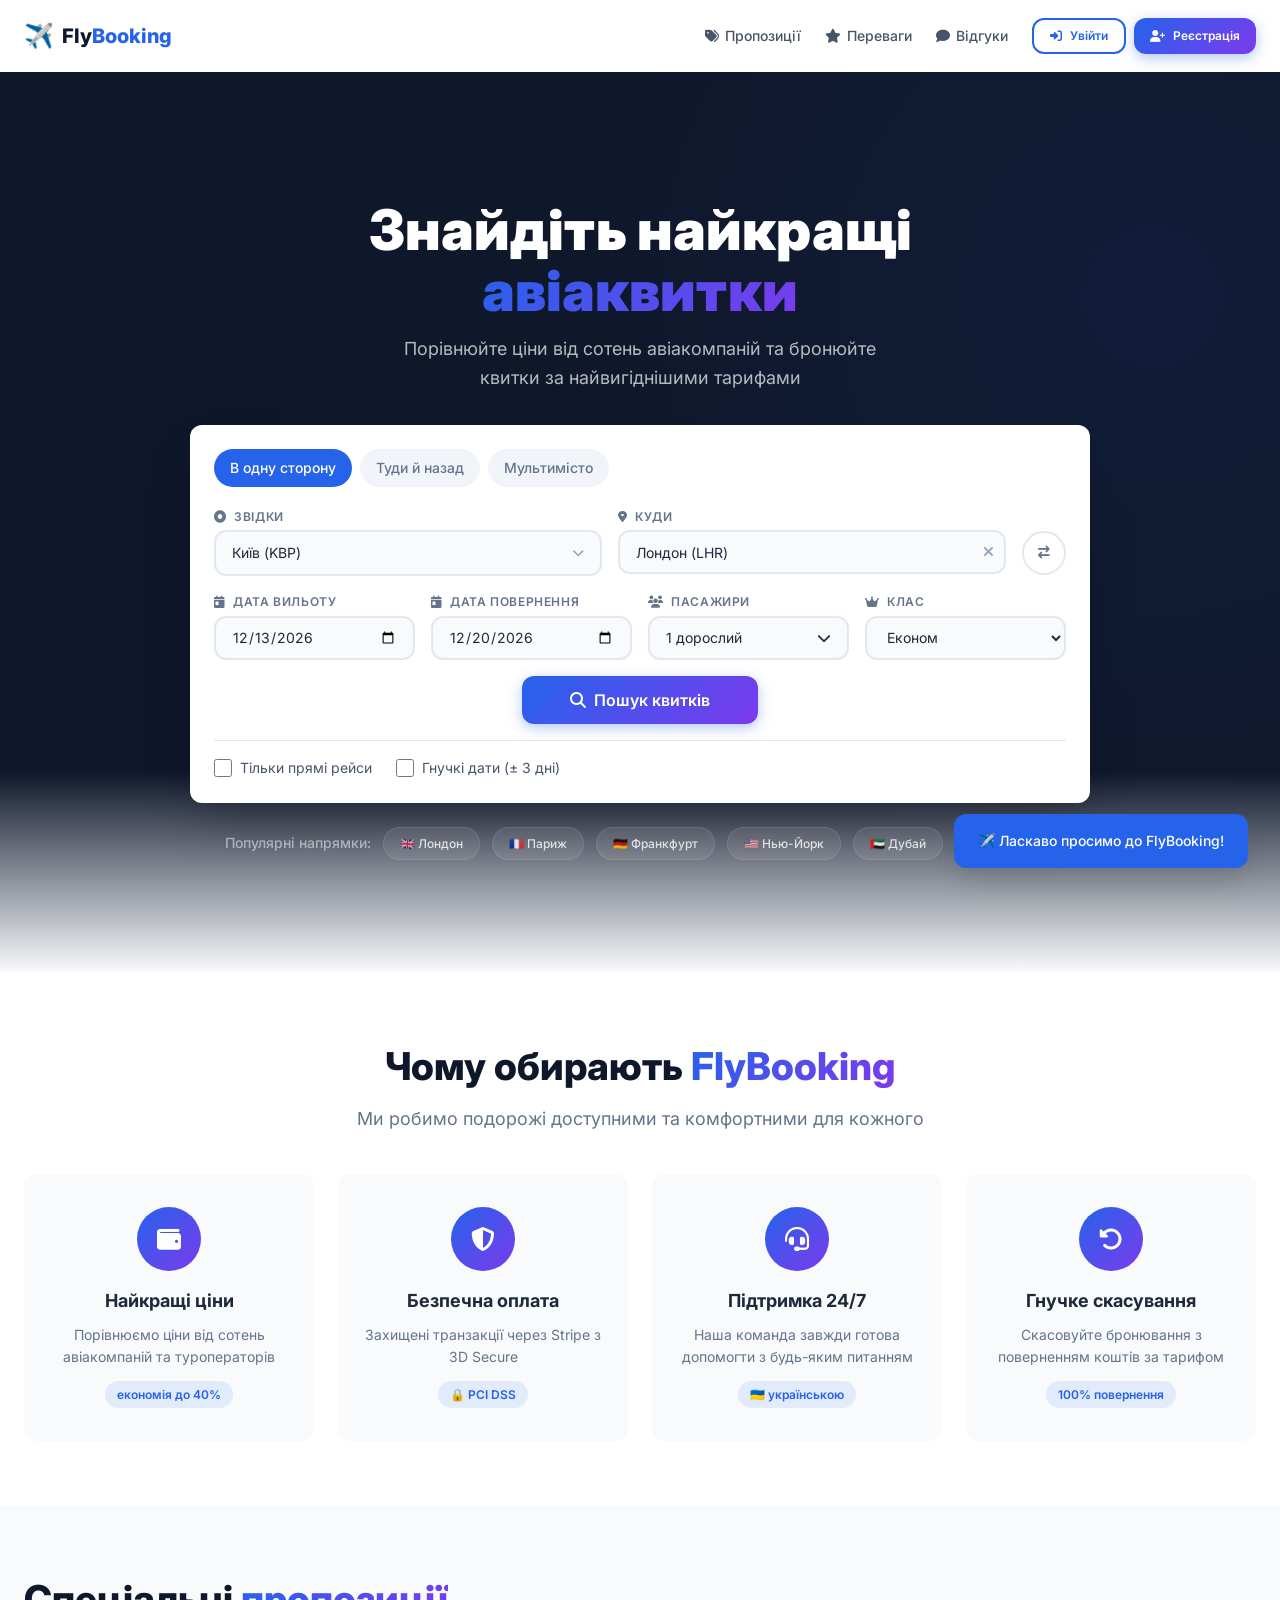
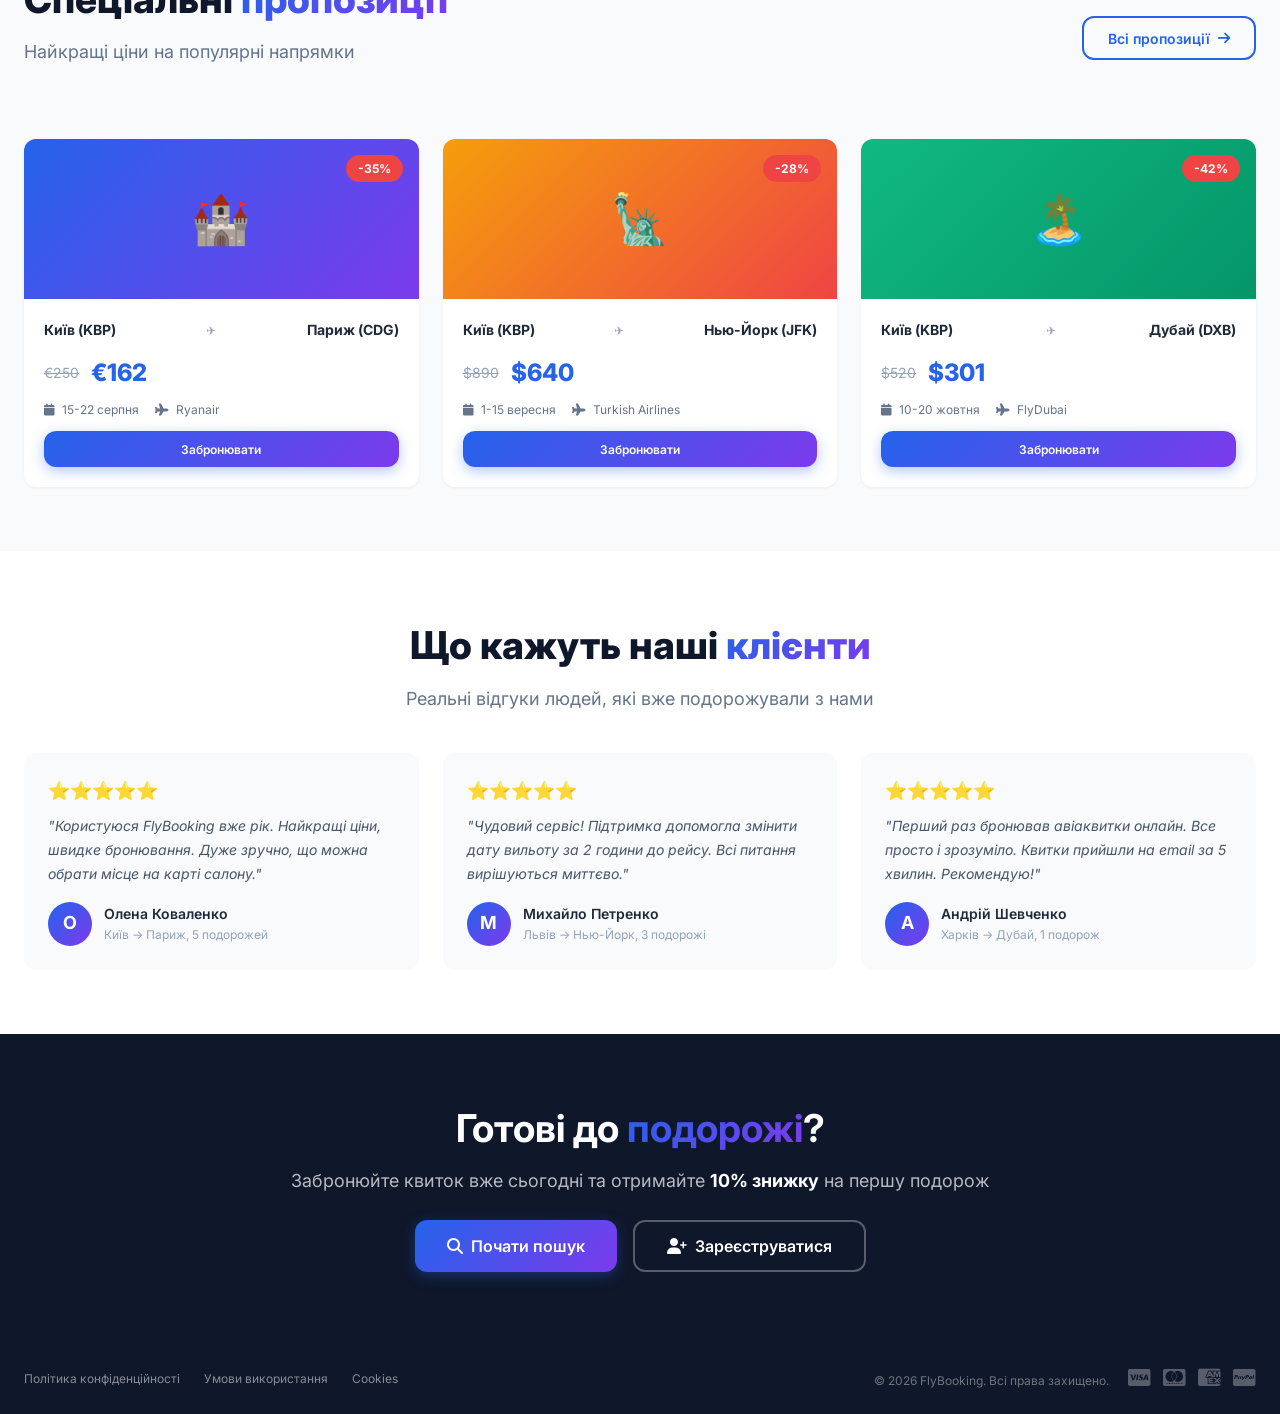
==== commit 019e6e18: "Update print statement from 'Hello' to 'Goodbye'" ====
--- a/index.html
+++ b/index.html
@@ -5,20 +5,24 @@
     <meta name="viewport" content="width=device-width, initial-scale=1.0">
     <meta name="description" content="Бронювання авіаквитків онлайн — найкращі ціни на авіаперельоти по всьому світу">
     <title>FlyBooking — Пошук та бронювання авіаквитків</title>
-
+    
     <!-- Google Fonts -->
     <link rel="preconnect" href="https://fonts.googleapis.com">
     <link rel="preconnect" href="https://fonts.gstatic.com" crossorigin>
     <link href="https://fonts.googleapis.com/css2?family=Inter:wght@400;500;600;700;800;900&family=Poppins:wght@600;700;800&display=swap" rel="stylesheet">
-
+    
     <!-- Font Awesome Icons -->
     <link rel="stylesheet" href="https://cdnjs.cloudflare.com/ajax/libs/font-awesome/6.4.2/css/all.min.css">
-
+    
     <style>
         /* ============================================
-           ГЛОБАЛЬНІ СТИЛІ (скорочені, щоб не перевантажувати)
+           ГЛОБАЛЬНІ СТИЛІ
            ============================================ */
-        * { margin: 0; padding: 0; box-sizing: border-box; }
+        * {
+            margin: 0;
+            padding: 0;
+            box-sizing: border-box;
+        }
 
         :root {
             --color-primary: #2563eb;
@@ -39,6 +43,7 @@
             --color-gray-900: #0f172a;
             --color-success: #10b981;
             --color-danger: #ef4444;
+            --color-warning: #f59e0b;
             --shadow: 0 1px 3px rgba(0,0,0,0.06);
             --shadow-lg: 0 10px 15px -3px rgba(0,0,0,0.1);
             --shadow-xl: 0 20px 25px -5px rgba(0,0,0,0.1);
@@ -51,6 +56,8 @@
             --header-height: 72px;
         }
 
+        html { scroll-behavior: smooth; }
+
         body {
             font-family: var(--font-family);
             color: var(--color-gray-800);
@@ -60,72 +67,460 @@
             overflow-x: hidden;
         }
 
-        .container { max-width: var(--max-width); margin: 0 auto; padding: 0 1.5rem; width: 100%; }
-
-        /* Кнопки */
+        .container {
+            max-width: var(--max-width);
+            margin: 0 auto;
+            padding: 0 1.5rem;
+            width: 100%;
+        }
+
+        /* ============================================
+           КНОПКИ
+           ============================================ */
         .btn {
-            display: inline-flex; align-items: center; justify-content: center; gap: 0.5rem;
-            padding: 0.625rem 1.5rem; border: none; border-radius: var(--radius);
-            font-family: var(--font-family); font-size: 0.875rem; font-weight: 600;
-            cursor: pointer; transition: all var(--transition); text-decoration: none;
-            min-height: 44px; min-width: 44px;
-        }
-        .btn-primary { background: var(--color-primary-gradient); color: var(--color-white); box-shadow: 0 4px 14px rgba(37,99,235,0.35); }
-        .btn-primary:hover { transform: translateY(-2px); box-shadow: 0 8px 25px rgba(37,99,235,0.45); }
-        .btn-outline { background: transparent; color: var(--color-primary); border: 2px solid var(--color-primary); }
-        .btn-outline:hover { background: var(--color-primary); color: var(--color-white); }
-        .btn-success { background: var(--color-success); color: var(--color-white); }
-        .btn-success:hover { background: #059669; transform: translateY(-2px); }
-        .btn-danger { background: var(--color-danger); color: var(--color-white); }
-        .btn-danger:hover { background: #dc2626; transform: translateY(-2px); }
-        .btn-sm { padding: 0.375rem 1rem; font-size: 0.75rem; min-height: 36px; }
-        .btn-lg { padding: 0.875rem 2rem; font-size: 1rem; }
-        .btn-block { width: 100%; justify-content: center; }
-
-        /* HEADER */
-        .header { background: var(--color-white); box-shadow: var(--shadow); position: sticky; top: 0; z-index: 1000; height: var(--header-height); display: flex; align-items: center; }
-        .navbar { display: flex; align-items: center; justify-content: space-between; gap: 1rem; height: 100%; }
-        .logo { display: flex; align-items: center; gap: 0.5rem; font-size: 1.25rem; font-weight: 800; color: var(--color-gray-900); text-decoration: none; flex-shrink: 0; }
+            display: inline-flex;
+            align-items: center;
+            justify-content: center;
+            gap: 0.5rem;
+            padding: 0.625rem 1.5rem;
+            border: none;
+            border-radius: var(--radius);
+            font-family: var(--font-family);
+            font-size: 0.875rem;
+            font-weight: 600;
+            cursor: pointer;
+            transition: all var(--transition);
+            text-decoration: none;
+            min-height: 44px;
+            min-width: 44px;
+            position: relative;
+        }
+
+        .btn-primary {
+            background: var(--color-primary-gradient);
+            color: var(--color-white);
+            box-shadow: 0 4px 14px rgba(37, 99, 235, 0.35);
+        }
+        .btn-primary:hover {
+            transform: translateY(-2px);
+            box-shadow: 0 8px 25px rgba(37, 99, 235, 0.45);
+        }
+
+        .btn-outline {
+            background: transparent;
+            color: var(--color-primary);
+            border: 2px solid var(--color-primary);
+        }
+        .btn-outline:hover {
+            background: var(--color-primary);
+            color: var(--color-white);
+        }
+
+        .btn-success {
+            background: var(--color-success);
+            color: var(--color-white);
+        }
+        .btn-success:hover {
+            background: #059669;
+            transform: translateY(-2px);
+        }
+
+        .btn-danger {
+            background: var(--color-danger);
+            color: var(--color-white);
+        }
+        .btn-danger:hover {
+            background: #dc2626;
+            transform: translateY(-2px);
+        }
+
+        .btn-sm {
+            padding: 0.375rem 1rem;
+            font-size: 0.75rem;
+            min-height: 36px;
+        }
+        .btn-lg {
+            padding: 0.875rem 2rem;
+            font-size: 1rem;
+        }
+        .btn-block {
+            width: 100%;
+            justify-content: center;
+        }
+
+        /* ============================================
+           HEADER
+           ============================================ */
+        .header {
+            background: var(--color-white);
+            box-shadow: var(--shadow);
+            position: sticky;
+            top: 0;
+            z-index: 1000;
+            height: var(--header-height);
+            display: flex;
+            align-items: center;
+        }
+
+        .navbar {
+            display: flex;
+            align-items: center;
+            justify-content: space-between;
+            gap: 1rem;
+            height: 100%;
+        }
+
+        .logo {
+            display: flex;
+            align-items: center;
+            gap: 0.5rem;
+            font-size: 1.25rem;
+            font-weight: 800;
+            color: var(--color-gray-900);
+            text-decoration: none;
+            flex-shrink: 0;
+        }
         .logo-icon { font-size: 1.5rem; }
         .logo-text span { color: var(--color-primary); }
 
-        .nav-links { display: flex; align-items: center; gap: 1.5rem; list-style: none; }
-        .nav-links a { color: var(--color-gray-600); text-decoration: none; font-weight: 500; font-size: 0.875rem; transition: color var(--transition); display: flex; align-items: center; gap: 0.375rem; }
+        .nav-links {
+            display: flex;
+            align-items: center;
+            gap: 1.5rem;
+            list-style: none;
+        }
+
+        .nav-links a {
+            color: var(--color-gray-600);
+            text-decoration: none;
+            font-weight: 500;
+            font-size: 0.875rem;
+            transition: color var(--transition);
+            display: flex;
+            align-items: center;
+            gap: 0.375rem;
+        }
         .nav-links a:hover { color: var(--color-primary); }
 
-        /* HERO */
-        .hero { background: var(--color-secondary); padding: 4rem 0 3rem; position: relative; overflow: hidden; min-height: 100vh; display: flex; align-items: center; }
-        .hero::before { content: ''; position: absolute; top: -50%; right: -30%; width: 80%; height: 150%; background: radial-gradient(circle, rgba(37,99,235,0.08) 0%, transparent 70%); pointer-events: none; }
-        .hero::after { content: ''; position: absolute; bottom: 0; left: 0; right: 0; height: 200px; background: linear-gradient(to top, var(--color-gray-50), transparent); pointer-events: none; }
-        .hero .container { position: relative; z-index: 1; }
-        .hero-content { max-width: 900px; margin: 0 auto; }
-        .hero-title { color: var(--color-white); font-size: clamp(2rem, 5vw, 3.5rem); font-weight: 900; line-height: 1.1; text-align: center; margin-bottom: 0.75rem; }
-        .hero-title .gradient-text { background: var(--color-primary-gradient); -webkit-background-clip: text; -webkit-text-fill-color: transparent; background-clip: text; }
-        .hero-subtitle { color: rgba(255,255,255,0.7); text-align: center; font-size: 1.125rem; margin-bottom: 2rem; }
-
-        /* SEARCH FORM */
-        .search-wrapper { background: var(--color-white); border-radius: var(--radius); padding: 1.5rem; box-shadow: var(--shadow-2xl); }
-
-        .trip-type { display: flex; gap: 0.5rem; margin-bottom: 1.25rem; flex-wrap: wrap; }
-        .trip-option { display: flex; align-items: center; gap: 0.5rem; padding: 0.5rem 1rem; border-radius: var(--radius-full); cursor: pointer; transition: all var(--transition); font-size: 0.875rem; font-weight: 500; color: var(--color-gray-500); background: var(--color-gray-100); }
+        /* ===== USER DROPDOWN ===== */
+        .user-dropdown-wrapper {
+            position: relative;
+            display: inline-block;
+        }
+
+        .user-menu-btn {
+            display: flex;
+            align-items: center;
+            gap: 0.5rem;
+            padding: 0.25rem 0.5rem 0.25rem 0.25rem;
+            border-radius: var(--radius-full);
+            background: var(--color-gray-100);
+            border: none;
+            cursor: pointer;
+            transition: all var(--transition);
+            font-family: var(--font-family);
+            font-weight: 600;
+            font-size: 0.875rem;
+            color: var(--color-gray-700);
+            position: relative;
+        }
+        .user-menu-btn:hover {
+            background: var(--color-gray-200);
+        }
+
+        .user-menu-btn .avatar {
+            width: 36px;
+            height: 36px;
+            border-radius: 50%;
+            background: var(--color-primary-gradient);
+            color: var(--color-white);
+            display: flex;
+            align-items: center;
+            justify-content: center;
+            font-weight: 700;
+            font-size: 0.875rem;
+        }
+
+        .user-menu-btn .chevron {
+            font-size: 0.75rem;
+            color: var(--color-gray-400);
+            transition: transform var(--transition);
+        }
+
+        .user-menu-btn.active .chevron {
+            transform: rotate(180deg);
+        }
+
+        .user-dropdown {
+            position: absolute;
+            top: calc(100% + 8px);
+            right: 0;
+            min-width: 220px;
+            background: var(--color-white);
+            border-radius: var(--radius);
+            box-shadow: var(--shadow-xl);
+            padding: 0.5rem;
+            opacity: 0;
+            visibility: hidden;
+            transform: translateY(-8px);
+            transition: all var(--transition);
+            z-index: 1001;
+        }
+
+        .user-dropdown.open {
+            opacity: 1;
+            visibility: visible;
+            transform: translateY(0);
+        }
+
+        .user-dropdown .dropdown-item {
+            display: flex;
+            align-items: center;
+            gap: 0.75rem;
+            padding: 0.625rem 1rem;
+            border-radius: var(--radius);
+            color: var(--color-gray-700);
+            text-decoration: none;
+            font-weight: 500;
+            font-size: 0.875rem;
+            transition: all var(--transition);
+            width: 100%;
+            border: none;
+            background: transparent;
+            cursor: pointer;
+            font-family: var(--font-family);
+        }
+
+        .user-dropdown .dropdown-item:hover {
+            background: var(--color-gray-50);
+            color: var(--color-primary);
+        }
+
+        .user-dropdown .dropdown-item i {
+            width: 20px;
+            text-align: center;
+            color: var(--color-gray-400);
+        }
+
+        .user-dropdown .dropdown-item:hover i {
+            color: var(--color-primary);
+        }
+
+        .user-dropdown .dropdown-divider {
+            height: 1px;
+            background: var(--color-gray-200);
+            margin: 0.25rem 0.5rem;
+        }
+
+        .user-dropdown .dropdown-item.logout {
+            color: var(--color-danger);
+        }
+        .user-dropdown .dropdown-item.logout:hover {
+            background: #fef2f2;
+            color: var(--color-danger);
+        }
+        .user-dropdown .dropdown-item.logout:hover i {
+            color: var(--color-danger);
+        }
+
+        .nav-auth {
+            display: flex;
+            align-items: center;
+            gap: 0.5rem;
+        }
+
+        /* ============================================
+           HERO
+           ============================================ */
+        .hero {
+            background: var(--color-secondary);
+            padding: 4rem 0 3rem;
+            position: relative;
+            overflow: hidden;
+            min-height: 100vh;
+            display: flex;
+            align-items: center;
+        }
+
+        .hero::before {
+            content: '';
+            position: absolute;
+            top: -50%;
+            right: -30%;
+            width: 80%;
+            height: 150%;
+            background: radial-gradient(circle, rgba(37,99,235,0.08) 0%, transparent 70%);
+            pointer-events: none;
+        }
+
+        .hero::after {
+            content: '';
+            position: absolute;
+            bottom: 0;
+            left: 0;
+            right: 0;
+            height: 200px;
+            background: linear-gradient(to top, var(--color-gray-50), transparent);
+            pointer-events: none;
+        }
+
+        .hero .container {
+            position: relative;
+            z-index: 1;
+        }
+
+        .hero-content {
+            max-width: 900px;
+            margin: 0 auto;
+        }
+
+        .hero-title {
+            color: var(--color-white);
+            font-size: clamp(2rem, 5vw, 3.5rem);
+            font-weight: 900;
+            line-height: 1.1;
+            text-align: center;
+            margin-bottom: 0.75rem;
+        }
+
+        .hero-title .gradient-text {
+            background: var(--color-primary-gradient);
+            -webkit-background-clip: text;
+            -webkit-text-fill-color: transparent;
+            background-clip: text;
+        }
+
+        .hero-subtitle {
+            color: rgba(255,255,255,0.7);
+            text-align: center;
+            font-size: 1.125rem;
+            margin-bottom: 2rem;
+        }
+
+        /* ===== SEARCH FORM ===== */
+        .search-wrapper {
+            background: var(--color-white);
+            border-radius: var(--radius);
+            padding: 1.5rem;
+            box-shadow: var(--shadow-2xl);
+        }
+
+        .trip-type {
+            display: flex;
+            gap: 0.5rem;
+            margin-bottom: 1.25rem;
+            flex-wrap: wrap;
+        }
+
+        .trip-option {
+            display: flex;
+            align-items: center;
+            gap: 0.5rem;
+            padding: 0.5rem 1rem;
+            border-radius: var(--radius-full);
+            cursor: pointer;
+            transition: all var(--transition);
+            font-size: 0.875rem;
+            font-weight: 500;
+            color: var(--color-gray-500);
+            background: var(--color-gray-100);
+        }
         .trip-option:hover { background: var(--color-gray-200); }
         .trip-option.active { background: var(--color-primary); color: var(--color-white); }
         .trip-option input[type="radio"] { display: none; }
 
-        .search-grid { display: grid; grid-template-columns: 1fr 1fr auto; gap: 1rem; margin-bottom: 1rem; }
-        .search-grid-2 { display: grid; grid-template-columns: 1fr 1fr 1fr 1fr; gap: 1rem; margin-bottom: 1rem; }
+        .search-grid {
+            display: grid;
+            grid-template-columns: 1fr 1fr auto;
+            gap: 1rem;
+            margin-bottom: 1rem;
+        }
+
+        .search-grid-2 {
+            display: grid;
+            grid-template-columns: 1fr 1fr 1fr 1fr;
+            gap: 1rem;
+            margin-bottom: 1rem;
+        }
 
         .form-group { position: relative; }
-        .form-label { display: block; font-size: 0.75rem; font-weight: 600; color: var(--color-gray-500); margin-bottom: 0.25rem; text-transform: uppercase; letter-spacing: 0.05em; }
+
+        .form-label {
+            display: block;
+            font-size: 0.75rem;
+            font-weight: 600;
+            color: var(--color-gray-500);
+            margin-bottom: 0.25rem;
+            text-transform: uppercase;
+            letter-spacing: 0.05em;
+        }
         .form-label i { margin-right: 0.25rem; }
 
         .search-input-wrapper { position: relative; }
-        .form-input { width: 100%; padding: 0.625rem 1rem; font-family: var(--font-family); font-size: 0.875rem; color: var(--color-gray-800); background: var(--color-gray-50); border: 2px solid var(--color-gray-200); border-radius: var(--radius); transition: all var(--transition); min-height: 44px; }
-        .form-input:focus { outline: none; border-color: var(--color-primary); background: var(--color-white); box-shadow: 0 0 0 3px rgba(37,99,235,0.15); }
-
-        /* AUTOCOMPLETE DROPDOWN */
-        .autocomplete-wrapper { position: relative; width: 100%; }
-        .autocomplete-list {
+
+        .form-input,
+        .form-select {
+            width: 100%;
+            padding: 0.625rem 1rem;
+            font-family: var(--font-family);
+            font-size: 0.875rem;
+            color: var(--color-gray-800);
+            background: var(--color-gray-50);
+            border: 2px solid var(--color-gray-200);
+            border-radius: var(--radius);
+            transition: all var(--transition);
+            min-height: 44px;
+        }
+        .form-input:focus,
+        .form-select:focus {
+            outline: none;
+            border-color: var(--color-primary);
+            background: var(--color-white);
+            box-shadow: 0 0 0 3px rgba(37, 99, 235, 0.15);
+        }
+
+        /* Custom Select */
+        .custom-select {
+            position: relative;
+            width: 100%;
+        }
+
+        .custom-select .select-trigger {
+            width: 100%;
+            padding: 0.625rem 1rem;
+            font-family: var(--font-family);
+            font-size: 0.875rem;
+            color: var(--color-gray-800);
+            background: var(--color-gray-50);
+            border: 2px solid var(--color-gray-200);
+            border-radius: var(--radius);
+            transition: all var(--transition);
+            min-height: 44px;
+            display: flex;
+            align-items: center;
+            justify-content: space-between;
+            cursor: pointer;
+            user-select: none;
+        }
+        .custom-select .select-trigger:hover {
+            border-color: var(--color-gray-300);
+        }
+        .custom-select .select-trigger:focus {
+            outline: none;
+            border-color: var(--color-primary);
+            box-shadow: 0 0 0 3px rgba(37, 99, 235, 0.15);
+        }
+        .custom-select .select-trigger .arrow {
+            font-size: 0.75rem;
+            color: var(--color-gray-400);
+            transition: transform var(--transition);
+        }
+        .custom-select .select-trigger.open .arrow {
+            transform: rotate(180deg);
+        }
+
+        .custom-select .select-options {
+            display: none;
             position: absolute;
             top: calc(100% + 4px);
             left: 0;
@@ -135,190 +530,816 @@
             border-radius: var(--radius);
             box-shadow: var(--shadow-lg);
             z-index: 100;
-            max-height: 240px;
+            max-height: 200px;
             overflow-y: auto;
-            display: none;
-            padding: 0.25rem 0;
-        }
-        .autocomplete-list.open { display: block; animation: fadeIn 0.2s ease; }
-        .autocomplete-item {
+            padding: 0.25rem;
+        }
+        .custom-select .select-options.open {
+            display: block;
+            animation: fadeIn 0.2s ease;
+        }
+
+        @keyframes fadeIn {
+            from { opacity: 0; transform: translateY(-5px); }
+            to { opacity: 1; transform: translateY(0); }
+        }
+
+        .custom-select .select-option {
             padding: 0.5rem 0.75rem;
+            border-radius: var(--radius);
             cursor: pointer;
             transition: all var(--transition);
             font-size: 0.875rem;
             color: var(--color-gray-700);
-            display: flex;
-            align-items: center;
-            gap: 0.5rem;
-        }
-        .autocomplete-item:hover { background: var(--color-gray-100); color: var(--color-primary); }
-        .autocomplete-item .highlight { font-weight: 700; color: var(--color-primary); }
-        .autocomplete-item .sub { font-size: 0.75rem; color: var(--color-gray-400); margin-left: auto; }
-        .autocomplete-item .flag { font-size: 1.25rem; }
-        .autocomplete-empty { padding: 0.75rem; color: var(--color-gray-400); font-size: 0.875rem; text-align: center; }
-
-        .swap-btn { display: flex; align-items: center; justify-content: center; width: 44px; height: 44px; border-radius: 50%; border: 2px solid var(--color-gray-200); background: var(--color-white); color: var(--color-gray-500); cursor: pointer; transition: all var(--transition); margin-top: 1.5rem; flex-shrink: 0; }
-        .swap-btn:hover { border-color: var(--color-primary); color: var(--color-primary); transform: rotate(180deg); }
+        }
+        .custom-select .select-option:hover {
+            background: var(--color-gray-100);
+            color: var(--color-primary);
+        }
+        .custom-select .select-option.selected {
+            background: var(--color-primary);
+            color: var(--color-white);
+        }
+
+        .input-clear {
+            position: absolute;
+            right: 0.5rem;
+            top: 50%;
+            transform: translateY(-50%);
+            background: none;
+            border: none;
+            color: var(--color-gray-400);
+            cursor: pointer;
+            padding: 0.25rem;
+            font-size: 0.875rem;
+            display: none;
+        }
+        .search-input-wrapper .form-input:not(:placeholder-shown) ~ .input-clear { display: block; }
+        .input-clear:hover { color: var(--color-gray-600); }
+
+        .swap-btn {
+            display: flex;
+            align-items: center;
+            justify-content: center;
+            width: 44px;
+            height: 44px;
+            border-radius: 50%;
+            border: 2px solid var(--color-gray-200);
+            background: var(--color-white);
+            color: var(--color-gray-500);
+            cursor: pointer;
+            transition: all var(--transition);
+            margin-top: 1.5rem;
+            flex-shrink: 0;
+        }
+        .swap-btn:hover {
+            border-color: var(--color-primary);
+            color: var(--color-primary);
+            transform: rotate(180deg);
+        }
 
         .return-date-group { display: block; }
-        .passenger-selector { display: flex; align-items: center; justify-content: space-between; cursor: pointer; background: var(--color-gray-50); border: 2px solid var(--color-gray-200); border-radius: var(--radius); padding: 0.625rem 1rem; min-height: 44px; width: 100%; font-family: var(--font-family); font-size: 0.875rem; color: var(--color-gray-800); transition: all var(--transition); }
+
+        .passenger-selector {
+            display: flex;
+            align-items: center;
+            justify-content: space-between;
+            cursor: pointer;
+            background: var(--color-gray-50);
+            border: 2px solid var(--color-gray-200);
+            border-radius: var(--radius);
+            padding: 0.625rem 1rem;
+            min-height: 44px;
+            width: 100%;
+            font-family: var(--font-family);
+            font-size: 0.875rem;
+            color: var(--color-gray-800);
+            transition: all var(--transition);
+        }
         .passenger-selector:hover { border-color: var(--color-gray-300); }
-        .passenger-selector:focus { outline: none; border-color: var(--color-primary); box-shadow: 0 0 0 3px rgba(37,99,235,0.15); }
-
-        .passenger-dropdown { display: none; position: absolute; top: 100%; left: 0; right: 0; background: var(--color-white); border: 1px solid var(--color-gray-200); border-radius: var(--radius); padding: 1rem; box-shadow: var(--shadow-lg); z-index: 100; margin-top: 0.25rem; }
+        .passenger-selector:focus {
+            outline: none;
+            border-color: var(--color-primary);
+            box-shadow: 0 0 0 3px rgba(37, 99, 235, 0.15);
+        }
+
+        .passenger-dropdown {
+            display: none;
+            position: absolute;
+            top: 100%;
+            left: 0;
+            right: 0;
+            background: var(--color-white);
+            border: 1px solid var(--color-gray-200);
+            border-radius: var(--radius);
+            padding: 1rem;
+            box-shadow: var(--shadow-lg);
+            z-index: 100;
+            margin-top: 0.25rem;
+        }
         .passenger-dropdown.open { display: block; animation: fadeIn 0.2s ease; }
 
-        .passenger-option { display: flex; align-items: center; justify-content: space-between; padding: 0.5rem 0; border-bottom: 1px solid var(--color-gray-100); }
+        .passenger-option {
+            display: flex;
+            align-items: center;
+            justify-content: space-between;
+            padding: 0.5rem 0;
+            border-bottom: 1px solid var(--color-gray-100);
+        }
         .passenger-option:last-child { border-bottom: none; }
         .passenger-option .label { font-weight: 600; font-size: 0.875rem; }
         .passenger-option .hint { font-size: 0.75rem; color: var(--color-gray-400); }
-        .counter { display: flex; align-items: center; gap: 0.75rem; }
-        .counter-btn { width: 32px; height: 32px; border-radius: 50%; border: 1px solid var(--color-gray-200); background: var(--color-white); font-size: 1.125rem; font-weight: 700; cursor: pointer; transition: all var(--transition); display: flex; align-items: center; justify-content: center; color: var(--color-gray-600); }
+
+        .counter {
+            display: flex;
+            align-items: center;
+            gap: 0.75rem;
+        }
+        .counter-btn {
+            width: 32px;
+            height: 32px;
+            border-radius: 50%;
+            border: 1px solid var(--color-gray-200);
+            background: var(--color-white);
+            font-size: 1.125rem;
+            font-weight: 700;
+            cursor: pointer;
+            transition: all var(--transition);
+            display: flex;
+            align-items: center;
+            justify-content: center;
+            color: var(--color-gray-600);
+        }
         .counter-btn:hover { border-color: var(--color-primary); color: var(--color-primary); }
-        .counter-value { font-weight: 700; font-size: 1rem; min-width: 20px; text-align: center; }
-        .passenger-actions { margin-top: 0.75rem; padding-top: 0.75rem; border-top: 1px solid var(--color-gray-200); }
-
-        .search-actions { display: flex; justify-content: center; margin-top: 0.5rem; }
-        .btn-search { padding: 0.875rem 3rem; font-size: 1rem; min-width: 200px; }
-
-        .search-options { display: flex; flex-wrap: wrap; gap: 1.5rem; margin-top: 1rem; padding-top: 1rem; border-top: 1px solid var(--color-gray-200); }
-        .option-check { display: flex; align-items: center; gap: 0.5rem; font-size: 0.875rem; color: var(--color-gray-600); cursor: pointer; }
-        .option-check input[type="checkbox"] { width: 18px; height: 18px; accent-color: var(--color-primary); cursor: pointer; }
-
-        .popular-destinations { margin-top: 1.5rem; display: flex; align-items: center; gap: 0.75rem; flex-wrap: wrap; justify-content: center; }
-        .popular-label { color: rgba(255,255,255,0.5); font-size: 0.875rem; font-weight: 500; }
-        .popular-tag { padding: 0.375rem 1rem; background: rgba(255,255,255,0.08); color: rgba(255,255,255,0.8); border-radius: var(--radius-full); text-decoration: none; font-size: 0.75rem; font-weight: 500; transition: all var(--transition); border: 1px solid rgba(255,255,255,0.1); cursor: pointer; }
-        .popular-tag:hover { background: rgba(255,255,255,0.15); color: var(--color-white); transform: translateY(-2px); }
-
-        /* FEATURES, OFFERS, TESTIMONIALS (скорочено) */
-        .features { padding: 4rem 0; background: var(--color-white); }
-        .section-title { font-size: clamp(1.75rem, 3vw, 2.5rem); font-weight: 800; color: var(--color-gray-900); margin-bottom: 0.5rem; }
-        .section-title .gradient-text { background: var(--color-primary-gradient); -webkit-background-clip: text; -webkit-text-fill-color: transparent; background-clip: text; }
-        .section-subtitle { color: var(--color-gray-500); font-size: 1.125rem; margin-bottom: 2.5rem; }
+        .counter-value {
+            font-weight: 700;
+            font-size: 1rem;
+            min-width: 20px;
+            text-align: center;
+        }
+
+        .passenger-actions {
+            margin-top: 0.75rem;
+            padding-top: 0.75rem;
+            border-top: 1px solid var(--color-gray-200);
+        }
+
+        .search-actions {
+            display: flex;
+            justify-content: center;
+            margin-top: 0.5rem;
+        }
+        .btn-search {
+            padding: 0.875rem 3rem;
+            font-size: 1rem;
+            min-width: 200px;
+        }
+
+        .search-options {
+            display: flex;
+            flex-wrap: wrap;
+            gap: 1.5rem;
+            margin-top: 1rem;
+            padding-top: 1rem;
+            border-top: 1px solid var(--color-gray-200);
+        }
+        .option-check {
+            display: flex;
+            align-items: center;
+            gap: 0.5rem;
+            font-size: 0.875rem;
+            color: var(--color-gray-600);
+            cursor: pointer;
+        }
+        .option-check input[type="checkbox"] {
+            width: 18px;
+            height: 18px;
+            accent-color: var(--color-primary);
+            cursor: pointer;
+        }
+
+        /* ===== POPULAR DESTINATIONS ===== */
+        .popular-destinations {
+            margin-top: 1.5rem;
+            display: flex;
+            align-items: center;
+            gap: 0.75rem;
+            flex-wrap: wrap;
+            justify-content: center;
+        }
+        .popular-label {
+            color: rgba(255,255,255,0.5);
+            font-size: 0.875rem;
+            font-weight: 500;
+        }
+        .popular-tag {
+            padding: 0.375rem 1rem;
+            background: rgba(255,255,255,0.08);
+            color: rgba(255,255,255,0.8);
+            border-radius: var(--radius-full);
+            text-decoration: none;
+            font-size: 0.75rem;
+            font-weight: 500;
+            transition: all var(--transition);
+            border: 1px solid rgba(255,255,255,0.1);
+            cursor: pointer;
+        }
+        .popular-tag:hover {
+            background: rgba(255,255,255,0.15);
+            color: var(--color-white);
+            transform: translateY(-2px);
+        }
+
+        /* ===== FEATURES ===== */
+        .features {
+            padding: 4rem 0;
+            background: var(--color-white);
+        }
+
+        .section-title {
+            font-size: clamp(1.75rem, 3vw, 2.5rem);
+            font-weight: 800;
+            color: var(--color-gray-900);
+            margin-bottom: 0.5rem;
+        }
+        .section-title .gradient-text {
+            background: var(--color-primary-gradient);
+            -webkit-background-clip: text;
+            -webkit-text-fill-color: transparent;
+            background-clip: text;
+        }
+        .section-subtitle {
+            color: var(--color-gray-500);
+            font-size: 1.125rem;
+            margin-bottom: 2.5rem;
+        }
         .text-center { text-align: center; }
-        .features-grid { display: grid; grid-template-columns: repeat(4, 1fr); gap: 1.5rem; }
-        .feature-card { background: var(--color-gray-50); border-radius: var(--radius); padding: 2rem 1.5rem; text-align: center; transition: all var(--transition); border: 1px solid transparent; }
-        .feature-card:hover { transform: translateY(-4px); border-color: var(--color-primary-light); box-shadow: var(--shadow-lg); }
-        .feature-icon { width: 64px; height: 64px; border-radius: 50%; background: var(--color-primary-gradient); color: var(--color-white); display: flex; align-items: center; justify-content: center; font-size: 1.5rem; margin: 0 auto 1rem; }
+
+        .features-grid {
+            display: grid;
+            grid-template-columns: repeat(4, 1fr);
+            gap: 1.5rem;
+        }
+
+        .feature-card {
+            background: var(--color-gray-50);
+            border-radius: var(--radius);
+            padding: 2rem 1.5rem;
+            text-align: center;
+            transition: all var(--transition);
+            border: 1px solid transparent;
+        }
+        .feature-card:hover {
+            transform: translateY(-4px);
+            border-color: var(--color-primary-light);
+            box-shadow: var(--shadow-lg);
+        }
+        .feature-icon {
+            width: 64px;
+            height: 64px;
+            border-radius: 50%;
+            background: var(--color-primary-gradient);
+            color: var(--color-white);
+            display: flex;
+            align-items: center;
+            justify-content: center;
+            font-size: 1.5rem;
+            margin: 0 auto 1rem;
+        }
         .feature-card h3 { font-size: 1.125rem; margin-bottom: 0.5rem; }
         .feature-card p { color: var(--color-gray-500); font-size: 0.875rem; line-height: 1.6; }
-        .feature-badge { display: inline-block; margin-top: 0.75rem; padding: 0.25rem 0.75rem; background: rgba(37,99,235,0.1); color: var(--color-primary); border-radius: var(--radius-full); font-size: 0.75rem; font-weight: 600; }
-
-        .offers { padding: 4rem 0; background: var(--color-gray-50); }
-        .offers-header { display: flex; align-items: center; justify-content: space-between; margin-bottom: 2rem; flex-wrap: wrap; gap: 1rem; }
-        .offers-grid { display: grid; grid-template-columns: repeat(3, 1fr); gap: 1.5rem; }
-        .offer-card { background: var(--color-white); border-radius: var(--radius); overflow: hidden; box-shadow: var(--shadow); transition: all var(--transition); }
-        .offer-card:hover { transform: translateY(-4px); box-shadow: var(--shadow-xl); }
-        .offer-image { height: 160px; background-size: cover; background-position: center; position: relative; display: flex; align-items: center; justify-content: center; font-size: 3rem; }
-        .offer-discount { position: absolute; top: 1rem; right: 1rem; background: var(--color-danger); color: var(--color-white); padding: 0.25rem 0.75rem; border-radius: var(--radius-full); font-size: 0.75rem; font-weight: 700; }
+        .feature-badge {
+            display: inline-block;
+            margin-top: 0.75rem;
+            padding: 0.25rem 0.75rem;
+            background: rgba(37, 99, 235, 0.1);
+            color: var(--color-primary);
+            border-radius: var(--radius-full);
+            font-size: 0.75rem;
+            font-weight: 600;
+        }
+
+        /* ===== OFFERS ===== */
+        .offers {
+            padding: 4rem 0;
+            background: var(--color-gray-50);
+        }
+
+        .offers-header {
+            display: flex;
+            align-items: center;
+            justify-content: space-between;
+            margin-bottom: 2rem;
+            flex-wrap: wrap;
+            gap: 1rem;
+        }
+
+        .offers-grid {
+            display: grid;
+            grid-template-columns: repeat(3, 1fr);
+            gap: 1.5rem;
+        }
+
+        .offer-card {
+            background: var(--color-white);
+            border-radius: var(--radius);
+            overflow: hidden;
+            box-shadow: var(--shadow);
+            transition: all var(--transition);
+        }
+        .offer-card:hover {
+            transform: translateY(-4px);
+            box-shadow: var(--shadow-xl);
+        }
+
+        .offer-image {
+            height: 160px;
+            background-size: cover;
+            background-position: center;
+            position: relative;
+            display: flex;
+            align-items: center;
+            justify-content: center;
+            font-size: 3rem;
+        }
+        .offer-discount {
+            position: absolute;
+            top: 1rem;
+            right: 1rem;
+            background: var(--color-danger);
+            color: var(--color-white);
+            padding: 0.25rem 0.75rem;
+            border-radius: var(--radius-full);
+            font-size: 0.75rem;
+            font-weight: 700;
+        }
         .offer-body { padding: 1.25rem; }
-        .offer-route { display: flex; align-items: center; justify-content: space-between; margin-bottom: 0.75rem; }
-        .offer-origin, .offer-destination { font-weight: 700; font-size: 0.875rem; }
+        .offer-route {
+            display: flex;
+            align-items: center;
+            justify-content: space-between;
+            margin-bottom: 0.75rem;
+        }
+        .offer-origin,
+        .offer-destination { font-weight: 700; font-size: 0.875rem; }
         .offer-arrow { color: var(--color-gray-400); font-size: 0.75rem; }
-        .offer-price { display: flex; align-items: center; gap: 0.75rem; margin-bottom: 0.5rem; }
-        .price-old { color: var(--color-gray-400); text-decoration: line-through; font-size: 0.875rem; }
-        .price-new { font-size: 1.5rem; font-weight: 800; color: var(--color-primary); }
-        .offer-meta { display: flex; gap: 1rem; font-size: 0.75rem; color: var(--color-gray-500); margin-bottom: 0.75rem; }
+        .offer-price {
+            display: flex;
+            align-items: center;
+            gap: 0.75rem;
+            margin-bottom: 0.5rem;
+        }
+        .price-old {
+            color: var(--color-gray-400);
+            text-decoration: line-through;
+            font-size: 0.875rem;
+        }
+        .price-new {
+            font-size: 1.5rem;
+            font-weight: 800;
+            color: var(--color-primary);
+        }
+        .offer-meta {
+            display: flex;
+            gap: 1rem;
+            font-size: 0.75rem;
+            color: var(--color-gray-500);
+            margin-bottom: 0.75rem;
+        }
         .offer-meta i { margin-right: 0.25rem; }
 
-        .testimonials { padding: 4rem 0; background: var(--color-white); }
-        .testimonials-grid { display: grid; grid-template-columns: repeat(3, 1fr); gap: 1.5rem; }
-        .testimonial-card { background: var(--color-gray-50); padding: 1.5rem; border-radius: var(--radius); transition: all var(--transition); }
-        .testimonial-card:hover { transform: translateY(-4px); box-shadow: var(--shadow-lg); }
+        /* ===== TESTIMONIALS ===== */
+        .testimonials {
+            padding: 4rem 0;
+            background: var(--color-white);
+        }
+
+        .testimonials-grid {
+            display: grid;
+            grid-template-columns: repeat(3, 1fr);
+            gap: 1.5rem;
+        }
+
+        .testimonial-card {
+            background: var(--color-gray-50);
+            padding: 1.5rem;
+            border-radius: var(--radius);
+            transition: all var(--transition);
+        }
+        .testimonial-card:hover {
+            transform: translateY(-4px);
+            box-shadow: var(--shadow-lg);
+        }
         .testimonial-stars { color: #f59e0b; font-size: 1.125rem; margin-bottom: 0.5rem; }
-        .testimonial-text { color: var(--color-gray-600); font-size: 0.875rem; line-height: 1.7; margin-bottom: 1rem; font-style: italic; }
-        .testimonial-author { display: flex; align-items: center; gap: 0.75rem; }
-        .author-avatar { width: 44px; height: 44px; border-radius: 50%; background: var(--color-primary-gradient); color: var(--color-white); display: flex; align-items: center; justify-content: center; font-weight: 700; font-size: 1.125rem; }
+        .testimonial-text {
+            color: var(--color-gray-600);
+            font-size: 0.875rem;
+            line-height: 1.7;
+            margin-bottom: 1rem;
+            font-style: italic;
+        }
+        .testimonial-author {
+            display: flex;
+            align-items: center;
+            gap: 0.75rem;
+        }
+        .author-avatar {
+            width: 44px;
+            height: 44px;
+            border-radius: 50%;
+            background: var(--color-primary-gradient);
+            color: var(--color-white);
+            display: flex;
+            align-items: center;
+            justify-content: center;
+            font-weight: 700;
+            font-size: 1.125rem;
+        }
         .author-name { font-weight: 600; font-size: 0.875rem; }
         .author-info { font-size: 0.75rem; color: var(--color-gray-400); }
 
-        .cta-section { padding: 4rem 0; background: var(--color-secondary); text-align: center; }
-        .cta-content h2 { color: var(--color-white); font-size: clamp(2rem, 3vw, 2.5rem); margin-bottom: 0.5rem; }
-        .cta-content h2 span { background: var(--color-primary-gradient); -webkit-background-clip: text; -webkit-text-fill-color: transparent; background-clip: text; }
-        .cta-content p { color: rgba(255,255,255,0.7); font-size: 1.125rem; margin-bottom: 1.5rem; }
+        /* ===== CTA ===== */
+        .cta-section {
+            padding: 4rem 0;
+            background: var(--color-secondary);
+            text-align: center;
+        }
+        .cta-content h2 {
+            color: var(--color-white);
+            font-size: clamp(2rem, 3vw, 2.5rem);
+            margin-bottom: 0.5rem;
+        }
+        .cta-content h2 span {
+            background: var(--color-primary-gradient);
+            -webkit-background-clip: text;
+            -webkit-text-fill-color: transparent;
+            background-clip: text;
+        }
+        .cta-content p {
+            color: rgba(255,255,255,0.7);
+            font-size: 1.125rem;
+            margin-bottom: 1.5rem;
+        }
         .cta-content p strong { color: var(--color-white); }
-        .cta-buttons { display: flex; gap: 1rem; justify-content: center; flex-wrap: wrap; }
-
-        .footer { background: var(--color-gray-900); color: rgba(255,255,255,0.7); padding: 2rem 0 1.5rem; }
-        .footer-bottom { display: flex; align-items: center; justify-content: space-between; font-size: 0.875rem; flex-wrap: wrap; gap: 1rem; }
-        .footer-bottom-links { display: flex; gap: 1.5rem; }
-        .footer-bottom-links a { color: rgba(255,255,255,0.5); text-decoration: none; transition: color var(--transition); font-size: 0.75rem; }
+        .cta-buttons {
+            display: flex;
+            gap: 1rem;
+            justify-content: center;
+            flex-wrap: wrap;
+        }
+
+        /* ===== FOOTER ===== */
+        .footer {
+            background: var(--color-gray-900);
+            color: rgba(255,255,255,0.7);
+            padding: 2rem 0 1.5rem;
+        }
+        .footer-bottom {
+            display: flex;
+            align-items: center;
+            justify-content: space-between;
+            font-size: 0.875rem;
+            flex-wrap: wrap;
+            gap: 1rem;
+        }
+        .footer-bottom-links {
+            display: flex;
+            gap: 1.5rem;
+        }
+        .footer-bottom-links a {
+            color: rgba(255,255,255,0.5);
+            text-decoration: none;
+            transition: color var(--transition);
+            font-size: 0.75rem;
+        }
         .footer-bottom-links a:hover { color: var(--color-white); }
-        .footer-payment { display: inline-flex; gap: 0.75rem; margin-left: 1rem; font-size: 1.25rem; color: rgba(255,255,255,0.3); }
+        .footer-payment {
+            display: inline-flex;
+            gap: 0.75rem;
+            margin-left: 1rem;
+            font-size: 1.25rem;
+            color: rgba(255,255,255,0.3);
+        }
         .footer-payment i { transition: color var(--transition); }
         .footer-payment i:hover { color: rgba(255,255,255,0.6); }
 
-        /* MODAL (скорочено) */
-        .modal-overlay { display: none; position: fixed; top: 0; left: 0; right: 0; bottom: 0; background: rgba(0,0,0,0.6); backdrop-filter: blur(8px); z-index: 3000; align-items: center; justify-content: center; padding: 1rem; animation: fadeIn 0.3s ease; }
+        /* ============================================
+           МОДАЛЬНІ ВІКНА
+           ============================================ */
+        .modal-overlay {
+            display: none;
+            position: fixed;
+            top: 0;
+            left: 0;
+            right: 0;
+            bottom: 0;
+            background: rgba(0,0,0,0.6);
+            backdrop-filter: blur(8px);
+            z-index: 3000;
+            align-items: center;
+            justify-content: center;
+            padding: 1rem;
+            animation: fadeIn 0.3s ease;
+        }
         .modal-overlay.active { display: flex; }
-        .modal { background: var(--color-white); border-radius: var(--radius); max-width: 440px; width: 100%; padding: 2rem; position: relative; max-height: 90vh; overflow-y: auto; animation: scaleIn 0.3s ease; }
-        .modal-close { position: absolute; top: 1rem; right: 1rem; background: none; border: none; font-size: 1.25rem; color: var(--color-gray-400); cursor: pointer; padding: 0.25rem; transition: color var(--transition); width: 36px; height: 36px; border-radius: 50%; display: flex; align-items: center; justify-content: center; }
+
+        .modal {
+            background: var(--color-white);
+            border-radius: var(--radius);
+            max-width: 440px;
+            width: 100%;
+            padding: 2rem;
+            position: relative;
+            max-height: 90vh;
+            overflow-y: auto;
+            animation: scaleIn 0.3s ease;
+        }
+
+        @keyframes scaleIn {
+            from { opacity: 0; transform: scale(0.95); }
+            to { opacity: 1; transform: scale(1); }
+        }
+
+        .modal-close {
+            position: absolute;
+            top: 1rem;
+            right: 1rem;
+            background: none;
+            border: none;
+            font-size: 1.25rem;
+            color: var(--color-gray-400);
+            cursor: pointer;
+            padding: 0.25rem;
+            transition: color var(--transition);
+            width: 36px;
+            height: 36px;
+            border-radius: 50%;
+            display: flex;
+            align-items: center;
+            justify-content: center;
+        }
         .modal-close:hover { color: var(--color-gray-800); background: var(--color-gray-100); }
+
         .modal-brand { text-align: center; margin-bottom: 1.5rem; }
         .modal-brand .logo { justify-content: center; font-size: 1.5rem; }
-        .modal-title { font-size: 1.5rem; font-weight: 700; text-align: center; margin-bottom: 0.25rem; }
-        .modal-subtitle { text-align: center; color: var(--color-gray-500); font-size: 0.875rem; margin-bottom: 1.5rem; }
-
-        .social-login { display: flex; gap: 0.75rem; margin-bottom: 1.25rem; }
-        .social-login .btn-social { flex: 1; display: flex; align-items: center; justify-content: center; gap: 0.5rem; padding: 0.625rem; border: 2px solid var(--color-gray-200); border-radius: var(--radius); background: var(--color-white); color: var(--color-gray-700); font-size: 0.875rem; font-weight: 600; cursor: pointer; transition: all var(--transition); min-height: 44px; }
+        .modal-title {
+            font-size: 1.5rem;
+            font-weight: 700;
+            text-align: center;
+            margin-bottom: 0.25rem;
+        }
+        .modal-subtitle {
+            text-align: center;
+            color: var(--color-gray-500);
+            font-size: 0.875rem;
+            margin-bottom: 1.5rem;
+        }
+
+        .social-login {
+            display: flex;
+            gap: 0.75rem;
+            margin-bottom: 1.25rem;
+        }
+        .social-login .btn-social {
+            flex: 1;
+            display: flex;
+            align-items: center;
+            justify-content: center;
+            gap: 0.5rem;
+            padding: 0.625rem;
+            border: 2px solid var(--color-gray-200);
+            border-radius: var(--radius);
+            background: var(--color-white);
+            color: var(--color-gray-700);
+            font-size: 0.875rem;
+            font-weight: 600;
+            cursor: pointer;
+            transition: all var(--transition);
+            min-height: 44px;
+        }
         .social-login .btn-social:hover { border-color: var(--color-primary); background: var(--color-gray-50); }
 
-        .divider { display: flex; align-items: center; gap: 1rem; margin: 1.25rem 0; color: var(--color-gray-400); font-size: 0.75rem; text-transform: uppercase; }
-        .divider::before, .divider::after { content: ''; flex: 1; height: 1px; background: var(--color-gray-200); }
+        .divider {
+            display: flex;
+            align-items: center;
+            gap: 1rem;
+            margin: 1.25rem 0;
+            color: var(--color-gray-400);
+            font-size: 0.75rem;
+            text-transform: uppercase;
+        }
+        .divider::before,
+        .divider::after {
+            content: '';
+            flex: 1;
+            height: 1px;
+            background: var(--color-gray-200);
+        }
 
         .password-toggle { position: relative; }
-        .password-toggle .toggle-btn { position: absolute; right: 0.75rem; top: 50%; transform: translateY(-50%); background: none; border: none; color: var(--color-gray-400); cursor: pointer; padding: 0.25rem; }
+        .password-toggle .toggle-btn {
+            position: absolute;
+            right: 0.75rem;
+            top: 50%;
+            transform: translateY(-50%);
+            background: none;
+            border: none;
+            color: var(--color-gray-400);
+            cursor: pointer;
+            padding: 0.25rem;
+        }
         .password-toggle .toggle-btn:hover { color: var(--color-gray-600); }
 
-        .form-error { font-size: 0.75rem; color: var(--color-danger); margin-top: 0.25rem; display: none; }
+        .form-error {
+            font-size: 0.75rem;
+            color: var(--color-danger);
+            margin-top: 0.25rem;
+            display: none;
+        }
         .form-error.visible { display: block; }
 
-        .modal-footer { text-align: center; margin-top: 1.25rem; padding-top: 1.25rem; border-top: 1px solid var(--color-gray-200); font-size: 0.875rem; color: var(--color-gray-500); }
-        .modal-footer a { color: var(--color-primary); font-weight: 600; text-decoration: none; cursor: pointer; }
+        .modal-footer {
+            text-align: center;
+            margin-top: 1.25rem;
+            padding-top: 1.25rem;
+            border-top: 1px solid var(--color-gray-200);
+            font-size: 0.875rem;
+            color: var(--color-gray-500);
+        }
+        .modal-footer a {
+            color: var(--color-primary);
+            font-weight: 600;
+            text-decoration: none;
+            cursor: pointer;
+        }
         .modal-footer a:hover { text-decoration: underline; }
 
-        .toast-container { position: fixed; bottom: 2rem; right: 2rem; z-index: 5000; display: flex; flex-direction: column; gap: 0.5rem; max-width: 400px; }
-        .toast { padding: 1rem 1.5rem; border-radius: var(--radius); color: var(--color-white); font-weight: 500; font-size: 0.875rem; box-shadow: var(--shadow-xl); animation: slideUp 0.3s ease; }
+        /* ===== TOAST ===== */
+        .toast-container {
+            position: fixed;
+            bottom: 2rem;
+            right: 2rem;
+            z-index: 5000;
+            display: flex;
+            flex-direction: column;
+            gap: 0.5rem;
+            max-width: 400px;
+        }
+
+        .toast {
+            padding: 1rem 1.5rem;
+            border-radius: var(--radius);
+            color: var(--color-white);
+            font-weight: 500;
+            font-size: 0.875rem;
+            box-shadow: var(--shadow-xl);
+            animation: slideUp 0.3s ease;
+        }
         .toast-success { background: var(--color-success); }
         .toast-error { background: var(--color-danger); }
         .toast-info { background: var(--color-primary); }
 
-        @keyframes fadeIn { from { opacity: 0; transform: translateY(-5px); } to { opacity: 1; transform: translateY(0); } }
-        @keyframes scaleIn { from { opacity: 0; transform: scale(0.95); } to { opacity: 1; transform: scale(1); } }
-        @keyframes slideUp { from { opacity: 0; transform: translateY(20px); } to { opacity: 1; transform: translateY(0); } }
-
-        .mobile-toggle { display: none; flex-direction: column; gap: 5px; background: none; border: none; cursor: pointer; padding: 5px; width: 36px; height: 36px; align-items: center; justify-content: center; }
-        .mobile-toggle span { display: block; width: 24px; height: 2px; background: var(--color-gray-700); border-radius: 2px; transition: all var(--transition); }
-        .mobile-toggle.active span:nth-child(1) { transform: rotate(45deg) translate(5px, 5px); }
-        .mobile-toggle.active span:nth-child(2) { opacity: 0; }
-        .mobile-toggle.active span:nth-child(3) { transform: rotate(-45deg) translate(5px, -5px); }
-        .mobile-menu { display: none; background: var(--color-white); padding: 1rem 0; border-top: 1px solid var(--color-gray-200); box-shadow: var(--shadow-lg); position: absolute; top: var(--header-height); left: 0; right: 0; z-index: 999; }
-        .mobile-menu.open { display: block; }
-        .mobile-menu ul { list-style: none; display: flex; flex-direction: column; gap: 0.5rem; }
-        .mobile-menu ul li a, .mobile-menu ul li button { display: flex; align-items: center; gap: 0.75rem; padding: 0.625rem 0; color: var(--color-gray-700); text-decoration: none; font-weight: 500; font-size: 0.875rem; border: none; background: none; cursor: pointer; width: 100%; font-family: var(--font-family); }
-        .mobile-menu ul li a:hover, .mobile-menu ul li button:hover { color: var(--color-primary); }
-
-        @media (max-width: 1024px) { .features-grid { grid-template-columns: repeat(2, 1fr); } .offers-grid { grid-template-columns: repeat(2, 1fr); } .testimonials-grid { grid-template-columns: repeat(2, 1fr); } }
+        @keyframes slideUp {
+            from { opacity: 0; transform: translateY(20px); }
+            to { opacity: 1; transform: translateY(0); }
+        }
+
+        /* ============================================
+           MOBILE
+           ============================================ */
+        .mobile-toggle {
+            display: none;
+            flex-direction: column;
+            gap: 5px;
+            background: none;
+            border: none;
+            cursor: pointer;
+            padding: 5px;
+            width: 36px;
+            height: 36px;
+            align-items: center;
+            justify-content: center;
+        }
+        .mobile-toggle span {
+            display: block;
+            width: 24px;
+            height: 2px;
+            background: var(--color-gray-700);
+            border-radius: 2px;
+            transition: all var(--transition);
+        }
+        .mobile-toggle.active span:nth-child(1) {
+            transform: rotate(45deg) translate(5px, 5px);
+        }
+        .mobile-toggle.active span:nth-child(2) {
+            opacity: 0;
+        }
+        .mobile-toggle.active span:nth-child(3) {
+            transform: rotate(-45deg) translate(5px, -5px);
+        }
+
+        .mobile-menu {
+            display: none;
+            background: var(--color-white);
+            padding: 1rem 0;
+            border-top: 1px solid var(--color-gray-200);
+            box-shadow: var(--shadow-lg);
+            position: absolute;
+            top: var(--header-height);
+            left: 0;
+            right: 0;
+            z-index: 999;
+        }
+        .mobile-menu.open {
+            display: block;
+        }
+        .mobile-menu ul {
+            list-style: none;
+            display: flex;
+            flex-direction: column;
+            gap: 0.5rem;
+        }
+        .mobile-menu ul li a,
+        .mobile-menu ul li button {
+            display: flex;
+            align-items: center;
+            gap: 0.75rem;
+            padding: 0.625rem 0;
+            color: var(--color-gray-700);
+            text-decoration: none;
+            font-weight: 500;
+            font-size: 0.875rem;
+            border: none;
+            background: none;
+            cursor: pointer;
+            width: 100%;
+            font-family: var(--font-family);
+        }
+        .mobile-menu ul li a:hover,
+        .mobile-menu ul li button:hover {
+            color: var(--color-primary);
+        }
+
+        /* ============================================
+           АДАПТИВНІСТЬ
+           ============================================ */
+        @media (max-width: 1024px) {
+            .features-grid { grid-template-columns: repeat(2, 1fr); }
+            .offers-grid { grid-template-columns: repeat(2, 1fr); }
+            .testimonials-grid { grid-template-columns: repeat(2, 1fr); }
+        }
+
         @media (max-width: 768px) {
             .nav-links { display: none; }
             .mobile-toggle { display: flex; }
+
             .hero { padding: 2rem 0; min-height: auto; }
+
             .search-grid { grid-template-columns: 1fr; }
             .search-grid-2 { grid-template-columns: 1fr 1fr; }
-            .swap-btn { margin-top: 0; width: 100%; border-radius: var(--radius); height: 44px; }
+
+            .swap-btn {
+                margin-top: 0;
+                width: 100%;
+                border-radius: var(--radius);
+                height: 44px;
+            }
             .swap-btn:hover { transform: none; }
+
             .btn-search { width: 100%; min-width: unset; }
+
             .features-grid { grid-template-columns: 1fr; }
             .offers-grid { grid-template-columns: 1fr; }
             .testimonials-grid { grid-template-columns: 1fr; }
+
             .social-login { flex-direction: column; }
             .modal { padding: 1.5rem; margin: 0.5rem; }
-            .toast-container { left: 1rem; right: 1rem; bottom: 1rem; max-width: none; }
+
+            .toast-container {
+                left: 1rem;
+                right: 1rem;
+                bottom: 1rem;
+                max-width: none;
+            }
+
             .footer-bottom { flex-direction: column; text-align: center; }
             .footer-bottom-links { flex-wrap: wrap; justify-content: center; }
             .footer-payment { margin-left: 0; }
         }
-        @media (max-width: 480px) { .search-grid-2 { grid-template-columns: 1fr; } .hero-title { font-size: 1.75rem; } .hero-subtitle { font-size: 1rem; } .offers-header { flex-direction: column; text-align: center; } .cta-buttons { flex-direction: column; align-items: center; } .cta-buttons .btn { width: 100%; max-width: 300px; } }
+
+        @media (max-width: 480px) {
+            .search-grid-2 { grid-template-columns: 1fr; }
+            .hero-title { font-size: 1.75rem; }
+            .hero-subtitle { font-size: 1rem; }
+
+            .offers-header { flex-direction: column; text-align: center; }
+            .cta-buttons { flex-direction: column; align-items: center; }
+            .cta-buttons .btn { width: 100%; max-width: 300px; }
+        }
+
+        @media (max-width: 768px) {
+            .mobile-toggle { display: flex; }
+        }
     </style>
 </head>
 <body>
@@ -331,19 +1352,30 @@
                 <span class="logo-icon">✈️</span>
                 <span class="logo-text">Fly<span>Booking</span></span>
             </a>
+
             <ul class="nav-links">
                 <li><a href="#offers"><i class="fas fa-tags"></i> Пропозиції</a></li>
                 <li><a href="#features"><i class="fas fa-star"></i> Переваги</a></li>
                 <li><a href="#testimonials"><i class="fas fa-comment"></i> Відгуки</a></li>
-                <li class="nav-auth" id="navAuth"></li>
+                <li class="nav-auth" id="navAuth">
+                    <!-- Заповнюється через JS -->
+                </li>
             </ul>
+
             <button class="mobile-toggle" id="mobileToggle" aria-label="Відкрити меню">
-                <span></span><span></span><span></span>
+                <span></span>
+                <span></span>
+                <span></span>
             </button>
         </nav>
     </div>
+
     <div class="mobile-menu" id="mobileMenu">
-        <div class="container"><ul id="mobileNavLinks"></ul></div>
+        <div class="container">
+            <ul id="mobileNavLinks">
+                <!-- Заповнюється через JS -->
+            </ul>
+        </div>
     </div>
 </header>
 
@@ -351,35 +1383,66 @@
 <section class="hero" id="hero">
     <div class="container">
         <div class="hero-content">
-            <h1 class="hero-title">Знайдіть найкращі<br><span class="gradient-text">авіаквитки</span></h1>
-            <p class="hero-subtitle">Порівнюйте ціни від сотень авіакомпаній та бронюйте<br>квитки за найвигіднішими тарифами</p>
+            <h1 class="hero-title">
+                Знайдіть найкращі<br>
+                <span class="gradient-text">авіаквитки</span>
+            </h1>
+            <p class="hero-subtitle">
+                Порівнюйте ціни від сотень авіакомпаній та бронюйте<br>
+                квитки за найвигіднішими тарифами
+            </p>
 
             <div class="search-wrapper">
                 <form id="searchForm" role="search">
                     <div class="trip-type">
-                        <label class="trip-option active"><input type="radio" name="tripType" value="oneway" checked><span>В одну сторону</span></label>
-                        <label class="trip-option"><input type="radio" name="tripType" value="roundtrip"><span>Туди й назад</span></label>
-                        <label class="trip-option"><input type="radio" name="tripType" value="multi"><span>Мультимісто</span></label>
+                        <label class="trip-option active">
+                            <input type="radio" name="tripType" value="oneway" checked>
+                            <span>В одну сторону</span>
+                        </label>
+                        <label class="trip-option">
+                            <input type="radio" name="tripType" value="roundtrip">
+                            <span>Туди й назад</span>
+                        </label>
+                        <label class="trip-option">
+                            <input type="radio" name="tripType" value="multi">
+                            <span>Мультимісто</span>
+                        </label>
                     </div>
 
                     <div class="search-grid">
-                        <!-- ЗВІДКИ з автодоповненням -->
                         <div class="form-group">
-                            <label for="originInput" class="form-label"><i class="fas fa-circle-dot"></i> Звідки</label>
-                            <div class="autocomplete-wrapper" id="originWrapper">
-                                <input type="text" id="originInput" class="form-input" placeholder="Місто або аеропорт" autocomplete="off" value="Київ">
-                                <div class="autocomplete-list" id="originList"></div>
-                                <input type="hidden" id="originHidden" name="origin" value="Київ (KBP)">
+                            <label for="origin" class="form-label">
+                                <i class="fas fa-circle-dot"></i> Звідки
+                            </label>
+                            <div class="custom-select" id="originSelect">
+                                <div class="select-trigger" id="originTrigger">
+                                    <span id="originDisplay">Київ (KBP)</span>
+                                    <i class="fas fa-chevron-down arrow"></i>
+                                </div>
+                                <div class="select-options" id="originOptions">
+                                    <div class="select-option selected" data-value="Київ (KBP)">Київ (KBP)</div>
+                                    <div class="select-option" data-value="Львів (LWO)">Львів (LWO)</div>
+                                    <div class="select-option" data-value="Варшава (WAW)">Варшава (WAW)</div>
+                                    <div class="select-option" data-value="Кишинів (KIV)">Кишинів (KIV)</div>
+                                    <div class="select-option" data-value="Краків (KRK)">Краків (KRK)</div>
+                                    <div class="select-option" data-value="Одеса (ODS)">Одеса (ODS)</div>
+                                    <div class="select-option" data-value="Дніпро (DNK)">Дніпро (DNK)</div>
+                                    <div class="select-option" data-value="Харків (HRK)">Харків (HRK)</div>
+                                </div>
+                                <input type="hidden" id="origin" name="origin" value="Київ (KBP)">
                             </div>
                         </div>
 
-                        <!-- КУДИ з автодоповненням -->
                         <div class="form-group">
-                            <label for="destInput" class="form-label"><i class="fas fa-location-dot"></i> Куди</label>
-                            <div class="autocomplete-wrapper" id="destWrapper">
-                                <input type="text" id="destInput" class="form-input" placeholder="Місто або аеропорт" autocomplete="off" value="Лондон">
-                                <div class="autocomplete-list" id="destList"></div>
-                                <input type="hidden" id="destHidden" name="destination" value="Лондон (LHR)">
+                            <label for="destination" class="form-label">
+                                <i class="fas fa-location-dot"></i> Куди
+                            </label>
+                            <div class="search-input-wrapper">
+                                <input type="text" id="destination" name="destination" class="form-input"
+                                       placeholder="Місто або аеропорт" value="Лондон (LHR)" required>
+                                <button type="button" class="input-clear" onclick="clearInput(this)">
+                                    <i class="fas fa-times"></i>
+                                </button>
                             </div>
                         </div>
 
@@ -390,31 +1453,76 @@
 
                     <div class="search-grid-2">
                         <div class="form-group">
-                            <label for="departureDate" class="form-label"><i class="fas fa-calendar-day"></i> Дата вильоту</label>
+                            <label for="departureDate" class="form-label">
+                                <i class="fas fa-calendar-day"></i> Дата вильоту
+                            </label>
                             <input type="date" id="departureDate" name="departureDate" class="form-input" required>
                         </div>
+
                         <div class="form-group return-date-group" id="returnDateGroup">
-                            <label for="returnDate" class="form-label"><i class="fas fa-calendar-day"></i> Дата повернення</label>
+                            <label for="returnDate" class="form-label">
+                                <i class="fas fa-calendar-day"></i> Дата повернення
+                            </label>
                             <input type="date" id="returnDate" name="returnDate" class="form-input">
                         </div>
+
                         <div class="form-group">
-                            <label class="form-label"><i class="fas fa-users"></i> Пасажири</label>
+                            <label class="form-label">
+                                <i class="fas fa-users"></i> Пасажири
+                            </label>
                             <button type="button" class="passenger-selector" id="passengerToggle" aria-expanded="false">
                                 <span id="passengerSummary">1 дорослий</span>
                                 <i class="fas fa-chevron-down"></i>
                             </button>
+
                             <div class="passenger-dropdown" id="passengerDropdown">
-                                <div class="passenger-option"><div><div class="label">Дорослі</div><div class="hint">12+ років</div></div><div class="counter"><button type="button" class="counter-btn" data-type="adults" data-action="decrease">−</button><span class="counter-value" id="adultsCount">1</span><button type="button" class="counter-btn" data-type="adults" data-action="increase">+</button></div></div>
-                                <div class="passenger-option"><div><div class="label">Діти</div><div class="hint">2-11 років</div></div><div class="counter"><button type="button" class="counter-btn" data-type="children" data-action="decrease">−</button><span class="counter-value" id="childrenCount">0</span><button type="button" class="counter-btn" data-type="children" data-action="increase">+</button></div></div>
-                                <div class="passenger-option"><div><div class="label">Немовлята</div><div class="hint">0-2 років</div></div><div class="counter"><button type="button" class="counter-btn" data-type="infants" data-action="decrease">−</button><span class="counter-value" id="infantsCount">0</span><button type="button" class="counter-btn" data-type="infants" data-action="increase">+</button></div></div>
-                                <div class="passenger-actions"><button type="button" class="btn btn-primary btn-block" id="passengerDone">Готово</button></div>
+                                <div class="passenger-option">
+                                    <div>
+                                        <div class="label">Дорослі</div>
+                                        <div class="hint">12+ років</div>
+                                    </div>
+                                    <div class="counter">
+                                        <button type="button" class="counter-btn" data-type="adults" data-action="decrease">−</button>
+                                        <span class="counter-value" id="adultsCount">1</span>
+                                        <button type="button" class="counter-btn" data-type="adults" data-action="increase">+</button>
+                                    </div>
+                                </div>
+                                <div class="passenger-option">
+                                    <div>
+                                        <div class="label">Діти</div>
+                                        <div class="hint">2-11 років</div>
+                                    </div>
+                                    <div class="counter">
+                                        <button type="button" class="counter-btn" data-type="children" data-action="decrease">−</button>
+                                        <span class="counter-value" id="childrenCount">0</span>
+                                        <button type="button" class="counter-btn" data-type="children" data-action="increase">+</button>
+                                    </div>
+                                </div>
+                                <div class="passenger-option">
+                                    <div>
+                                        <div class="label">Немовлята</div>
+                                        <div class="hint">0-2 років</div>
+                                    </div>
+                                    <div class="counter">
+                                        <button type="button" class="counter-btn" data-type="infants" data-action="decrease">−</button>
+                                        <span class="counter-value" id="infantsCount">0</span>
+                                        <button type="button" class="counter-btn" data-type="infants" data-action="increase">+</button>
+                                    </div>
+                                </div>
+                                <div class="passenger-actions">
+                                    <button type="button" class="btn btn-primary btn-block" id="passengerDone">Готово</button>
+                                </div>
                             </div>
+
                             <input type="hidden" name="adults" id="adultsInput" value="1">
                             <input type="hidden" name="children" id="childrenInput" value="0">
                             <input type="hidden" name="infants" id="infantsInput" value="0">
                         </div>
+
                         <div class="form-group">
-                            <label for="cabinClass" class="form-label"><i class="fas fa-crown"></i> Клас</label>
+                            <label for="cabinClass" class="form-label">
+                                <i class="fas fa-crown"></i> Клас
+                            </label>
                             <select id="cabinClass" name="cabinClass" class="form-select">
                                 <option value="economy">Економ</option>
                                 <option value="premium_economy">Преміум економ</option>
@@ -431,8 +1539,14 @@
                     </div>
 
                     <div class="search-options">
-                        <label class="option-check"><input type="checkbox" name="directFlights" value="true"><span>Тільки прямі рейси</span></label>
-                        <label class="option-check"><input type="checkbox" name="flexibleDates" value="true"><span>Гнучкі дати (± 3 дні)</span></label>
+                        <label class="option-check">
+                            <input type="checkbox" name="directFlights" value="true">
+                            <span>Тільки прямі рейси</span>
+                        </label>
+                        <label class="option-check">
+                            <input type="checkbox" name="flexibleDates" value="true">
+                            <span>Гнучкі дати (± 3 дні)</span>
+                        </label>
                     </div>
                 </form>
             </div>
@@ -450,44 +1564,195 @@
     </div>
 </section>
 
-<!-- ===== FEATURES (скорочено) ===== -->
+<!-- ===== FEATURES ===== -->
 <section class="features" id="features">
     <div class="container">
-        <h2 class="section-title text-center">Чому обирають <span class="gradient-text">FlyBooking</span></h2>
-        <p class="section-subtitle text-center">Ми робимо подорожі доступними та комфортними для кожного</p>
+        <h2 class="section-title text-center">
+            Чому обирають <span class="gradient-text">FlyBooking</span>
+        </h2>
+        <p class="section-subtitle text-center">
+            Ми робимо подорожі доступними та комфортними для кожного
+        </p>
+
         <div class="features-grid">
-            <div class="feature-card"><div class="feature-icon"><i class="fas fa-wallet"></i></div><h3>Найкращі ціни</h3><p>Порівнюємо ціни від сотень авіакомпаній</p><span class="feature-badge">економія до 40%</span></div>
-            <div class="feature-card"><div class="feature-icon"><i class="fas fa-shield-alt"></i></div><h3>Безпечна оплата</h3><p>Захищені транзакції через Stripe з 3D Secure</p><span class="feature-badge">🔒 PCI DSS</span></div>
-            <div class="feature-card"><div class="feature-icon"><i class="fas fa-headset"></i></div><h3>Підтримка 24/7</h3><p>Наша команда завжди готова допомогти</p><span class="feature-badge">🇺🇦 українською</span></div>
-            <div class="feature-card"><div class="feature-icon"><i class="fas fa-rotate-left"></i></div><h3>Гнучке скасування</h3><p>Скасовуйте бронювання з поверненням коштів</p><span class="feature-badge">100% повернення</span></div>
+            <div class="feature-card">
+                <div class="feature-icon"><i class="fas fa-wallet"></i></div>
+                <h3>Найкращі ціни</h3>
+                <p>Порівнюємо ціни від сотень авіакомпаній та туроператорів</p>
+                <span class="feature-badge">економія до 40%</span>
+            </div>
+
+            <div class="feature-card">
+                <div class="feature-icon"><i class="fas fa-shield-alt"></i></div>
+                <h3>Безпечна оплата</h3>
+                <p>Захищені транзакції через Stripe з 3D Secure</p>
+                <span class="feature-badge">🔒 PCI DSS</span>
+            </div>
+
+            <div class="feature-card">
+                <div class="feature-icon"><i class="fas fa-headset"></i></div>
+                <h3>Підтримка 24/7</h3>
+                <p>Наша команда завжди готова допомогти з будь-яким питанням</p>
+                <span class="feature-badge">🇺🇦 українською</span>
+            </div>
+
+            <div class="feature-card">
+                <div class="feature-icon"><i class="fas fa-rotate-left"></i></div>
+                <h3>Гнучке скасування</h3>
+                <p>Скасовуйте бронювання з поверненням коштів за тарифом</p>
+                <span class="feature-badge">100% повернення</span>
+            </div>
         </div>
     </div>
 </section>
 
-<!-- ===== OFFERS (скорочено) ===== -->
+<!-- ===== OFFERS ===== -->
 <section class="offers" id="offers">
     <div class="container">
         <div class="offers-header">
-            <div><h2 class="section-title">Спеціальні <span class="gradient-text">пропозиції</span></h2><p class="section-subtitle">Найкращі ціни на популярні напрямки</p></div>
-            <button class="btn btn-outline" onclick="showToast('Відкриваю всі пропозиції...', 'info')">Всі пропозиції <i class="fas fa-arrow-right"></i></button>
+            <div>
+                <h2 class="section-title">Спеціальні <span class="gradient-text">пропозиції</span></h2>
+                <p class="section-subtitle">Найкращі ціни на популярні напрямки</p>
+            </div>
+            <button class="btn btn-outline" onclick="showToast('Відкриваю всі пропозиції...', 'info')">
+                Всі пропозиції <i class="fas fa-arrow-right"></i>
+            </button>
         </div>
+
         <div class="offers-grid">
-            <div class="offer-card"><div class="offer-image" style="background: linear-gradient(135deg, #2563eb, #7c3aed);">🏰<span class="offer-discount">-35%</span></div><div class="offer-body"><div class="offer-route"><span class="offer-origin">Київ (KBP)</span><span class="offer-arrow">✈</span><span class="offer-destination">Париж (CDG)</span></div><div class="offer-price"><span class="price-old">€250</span><span class="price-new">€162</span></div><div class="offer-meta"><span><i class="fas fa-calendar"></i> 15-22 серпня</span><span><i class="fas fa-plane"></i> Ryanair</span></div><button class="btn btn-primary btn-block btn-sm" onclick="showToast('✅ Бронювання Париж відкрито!', 'success')">Забронювати</button></div></div>
-            <div class="offer-card"><div class="offer-image" style="background: linear-gradient(135deg, #f59e0b, #ef4444);">🗽<span class="offer-discount">-28%</span></div><div class="offer-body"><div class="offer-route"><span class="offer-origin">Київ (KBP)</span><span class="offer-arrow">✈</span><span class="offer-destination">Нью-Йорк (JFK)</span></div><div class="offer-price"><span class="price-old">$890</span><span class="price-new">$640</span></div><div class="offer-meta"><span><i class="fas fa-calendar"></i> 1-15 вересня</span><span><i class="fas fa-plane"></i> Turkish Airlines</span></div><button class="btn btn-primary btn-block btn-sm" onclick="showToast('✅ Бронювання Нью-Йорк відкрито!', 'success')">Забронювати</button></div></div>
-            <div class="offer-card"><div class="offer-image" style="background: linear-gradient(135deg, #10b981, #059669);">🏝️<span class="offer-discount">-42%</span></div><div class="offer-body"><div class="offer-route"><span class="offer-origin">Київ (KBP)</span><span class="offer-arrow">✈</span><span class="offer-destination">Дубай (DXB)</span></div><div class="offer-price"><span class="price-old">$520</span><span class="price-new">$301</span></div><div class="offer-meta"><span><i class="fas fa-calendar"></i> 10-20 жовтня</span><span><i class="fas fa-plane"></i> FlyDubai</span></div><button class="btn btn-primary btn-block btn-sm" onclick="showToast('✅ Бронювання Дубай відкрито!', 'success')">Забронювати</button></div></div>
+            <div class="offer-card">
+                <div class="offer-image" style="background: linear-gradient(135deg, #2563eb, #7c3aed);">
+                    🏰
+                    <span class="offer-discount">-35%</span>
+                </div>
+                <div class="offer-body">
+                    <div class="offer-route">
+                        <span class="offer-origin">Київ (KBP)</span>
+                        <span class="offer-arrow">✈</span>
+                        <span class="offer-destination">Париж (CDG)</span>
+                    </div>
+                    <div class="offer-price">
+                        <span class="price-old">€250</span>
+                        <span class="price-new">€162</span>
+                    </div>
+                    <div class="offer-meta">
+                        <span><i class="fas fa-calendar"></i> 15-22 серпня</span>
+                        <span><i class="fas fa-plane"></i> Ryanair</span>
+                    </div>
+                    <button class="btn btn-primary btn-block btn-sm" onclick="showToast('✅ Бронювання Париж відкрито!', 'success')">
+                        Забронювати
+                    </button>
+                </div>
+            </div>
+
+            <div class="offer-card">
+                <div class="offer-image" style="background: linear-gradient(135deg, #f59e0b, #ef4444);">
+                    🗽
+                    <span class="offer-discount">-28%</span>
+                </div>
+                <div class="offer-body">
+                    <div class="offer-route">
+                        <span class="offer-origin">Київ (KBP)</span>
+                        <span class="offer-arrow">✈</span>
+                        <span class="offer-destination">Нью-Йорк (JFK)</span>
+                    </div>
+                    <div class="offer-price">
+                        <span class="price-old">$890</span>
+                        <span class="price-new">$640</span>
+                    </div>
+                    <div class="offer-meta">
+                        <span><i class="fas fa-calendar"></i> 1-15 вересня</span>
+                        <span><i class="fas fa-plane"></i> Turkish Airlines</span>
+                    </div>
+                    <button class="btn btn-primary btn-block btn-sm" onclick="showToast('✅ Бронювання Нью-Йорк відкрито!', 'success')">
+                        Забронювати
+                    </button>
+                </div>
+            </div>
+
+            <div class="offer-card">
+                <div class="offer-image" style="background: linear-gradient(135deg, #10b981, #059669);">
+                    🏝️
+                    <span class="offer-discount">-42%</span>
+                </div>
+                <div class="offer-body">
+                    <div class="offer-route">
+                        <span class="offer-origin">Київ (KBP)</span>
+                        <span class="offer-arrow">✈</span>
+                        <span class="offer-destination">Дубай (DXB)</span>
+                    </div>
+                    <div class="offer-price">
+                        <span class="price-old">$520</span>
+                        <span class="price-new">$301</span>
+                    </div>
+                    <div class="offer-meta">
+                        <span><i class="fas fa-calendar"></i> 10-20 жовтня</span>
+                        <span><i class="fas fa-plane"></i> FlyDubai</span>
+                    </div>
+                    <button class="btn btn-primary btn-block btn-sm" onclick="showToast('✅ Бронювання Дубай відкрито!', 'success')">
+                        Забронювати
+                    </button>
+                </div>
+            </div>
         </div>
     </div>
 </section>
 
-<!-- ===== TESTIMONIALS (скорочено) ===== -->
+<!-- ===== TESTIMONIALS ===== -->
 <section class="testimonials" id="testimonials">
     <div class="container">
-        <h2 class="section-title text-center">Що кажуть наші <span class="gradient-text">клієнти</span></h2>
-        <p class="section-subtitle text-center">Реальні відгуки людей, які вже подорожували з нами</p>
+        <h2 class="section-title text-center">
+            Що кажуть наші <span class="gradient-text">клієнти</span>
+        </h2>
+        <p class="section-subtitle text-center">
+            Реальні відгуки людей, які вже подорожували з нами
+        </p>
+
         <div class="testimonials-grid">
-            <div class="testimonial-card"><div class="testimonial-stars">⭐⭐⭐⭐⭐</div><p class="testimonial-text">"Користуюся FlyBooking вже рік. Найкращі ціни, швидке бронювання."</p><div class="testimonial-author"><div class="author-avatar">О</div><div><div class="author-name">Олена Коваленко</div><div class="author-info">Київ → Париж, 5 подорожей</div></div></div></div>
-            <div class="testimonial-card"><div class="testimonial-stars">⭐⭐⭐⭐⭐</div><p class="testimonial-text">"Чудовий сервіс! Підтримка допомогла змінити дату вильоту за 2 години до рейсу."</p><div class="testimonial-author"><div class="author-avatar">М</div><div><div class="author-name">Михайло Петренко</div><div class="author-info">Львів → Нью-Йорк, 3 подорожі</div></div></div></div>
-            <div class="testimonial-card"><div class="testimonial-stars">⭐⭐⭐⭐⭐</div><p class="testimonial-text">"Перший раз бронював авіаквитки онлайн. Все просто і зрозуміло."</p><div class="testimonial-author"><div class="author-avatar">А</div><div><div class="author-name">Андрій Шевченко</div><div class="author-info">Харків → Дубай, 1 подорож</div></div></div></div>
+            <div class="testimonial-card">
+                <div class="testimonial-stars">⭐⭐⭐⭐⭐</div>
+                <p class="testimonial-text">
+                    "Користуюся FlyBooking вже рік. Найкращі ціни, швидке бронювання.
+                    Дуже зручно, що можна обрати місце на карті салону."
+                </p>
+                <div class="testimonial-author">
+                    <div class="author-avatar">О</div>
+                    <div>
+                        <div class="author-name">Олена Коваленко</div>
+                        <div class="author-info">Київ → Париж, 5 подорожей</div>
+                    </div>
+                </div>
+            </div>
+
+            <div class="testimonial-card">
+                <div class="testimonial-stars">⭐⭐⭐⭐⭐</div>
+                <p class="testimonial-text">
+                    "Чудовий сервіс! Підтримка допомогла змінити дату вильоту
+                    за 2 години до рейсу. Всі питання вирішуються миттєво."
+                </p>
+                <div class="testimonial-author">
+                    <div class="author-avatar">М</div>
+                    <div>
+                        <div class="author-name">Михайло Петренко</div>
+                        <div class="author-info">Львів → Нью-Йорк, 3 подорожі</div>
+                    </div>
+                </div>
+            </div>
+
+            <div class="testimonial-card">
+                <div class="testimonial-stars">⭐⭐⭐⭐⭐</div>
+                <p class="testimonial-text">
+                    "Перший раз бронював авіаквитки онлайн. Все просто і зрозуміло.
+                    Квитки прийшли на email за 5 хвилин. Рекомендую!"
+                </p>
+                <div class="testimonial-author">
+                    <div class="author-avatar">А</div>
+                    <div>
+                        <div class="author-name">Андрій Шевченко</div>
+                        <div class="author-info">Харків → Дубай, 1 подорож</div>
+                    </div>
+                </div>
+            </div>
         </div>
     </div>
 </section>
@@ -499,8 +1764,12 @@
             <h2>Готові до <span>подорожі</span>?</h2>
             <p>Забронюйте квиток вже сьогодні та отримайте <strong>10% знижку</strong> на першу подорож</p>
             <div class="cta-buttons">
-                <button class="btn btn-primary btn-lg" onclick="document.getElementById('searchForm').scrollIntoView({ behavior: 'smooth' })"><i class="fas fa-search"></i> Почати пошук</button>
-                <button class="btn btn-outline btn-lg" onclick="openModal('register')" style="border-color: rgba(255,255,255,0.3); color: var(--color-white);"><i class="fas fa-user-plus"></i> Зареєструватися</button>
+                <button class="btn btn-primary btn-lg" onclick="document.getElementById('searchForm').scrollIntoView({ behavior: 'smooth' })">
+                    <i class="fas fa-search"></i> Почати пошук
+                </button>
+                <button class="btn btn-outline btn-lg" onclick="openModal('register')" style="border-color: rgba(255,255,255,0.3); color: var(--color-white);">
+                    <i class="fas fa-user-plus"></i> Зареєструватися
+                </button>
             </div>
         </div>
     </div>
@@ -515,49 +1784,119 @@
                 <a href="#" onclick="showToast('📜 Умови використання', 'info')">Умови використання</a>
                 <a href="#" onclick="showToast('🍪 Налаштування cookies', 'info')">Cookies</a>
             </div>
-            <p style="color: rgba(255,255,255,0.4); font-size: 0.75rem;">&copy; 2026 FlyBooking. Всі права захищено.<span class="footer-payment"><i class="fab fa-cc-visa"></i><i class="fab fa-cc-mastercard"></i><i class="fab fa-cc-amex"></i><i class="fab fa-cc-paypal"></i></span></p>
+            <p style="color: rgba(255,255,255,0.4); font-size: 0.75rem;">
+                &copy; 2026 FlyBooking. Всі права захищено.
+                <span class="footer-payment">
+                    <i class="fab fa-cc-visa"></i>
+                    <i class="fab fa-cc-mastercard"></i>
+                    <i class="fab fa-cc-amex"></i>
+                    <i class="fab fa-cc-paypal"></i>
+                </span>
+            </p>
         </div>
     </div>
 </footer>
 
-<!-- ===== МОДАЛКИ (скорочено) ===== -->
+<!-- ===== МОДАЛКА ВХОДУ ===== -->
 <div class="modal-overlay" id="loginModal">
     <div class="modal">
-        <button class="modal-close" onclick="closeModal('loginModal')"><i class="fas fa-times"></i></button>
-        <div class="modal-brand"><a href="index.html" class="logo" style="justify-content: center;"><span class="logo-icon">✈️</span><span class="logo-text">Fly<span>Booking</span></span></a></div>
+        <button class="modal-close" onclick="closeModal('loginModal')">
+            <i class="fas fa-times"></i>
+        </button>
+
+        <div class="modal-brand">
+            <a href="index.html" class="logo" style="justify-content: center;">
+                <span class="logo-icon">✈️</span>
+                <span class="logo-text">Fly<span>Booking</span></span>
+            </a>
+        </div>
+
         <h2 class="modal-title">Ласкаво просимо!</h2>
         <p class="modal-subtitle">Увійдіть у свій акаунт, щоб продовжити</p>
+
         <div class="social-login">
-            <button class="btn-social" onclick="showToast('🔵 Вхід через Google...', 'info')"><img src="data:image/svg+xml,%3Csvg xmlns='http://www.w3.org/2000/svg' width='18' height='18' viewBox='0 0 48 48'%3E%3Cpath fill='%23EA4335' d='M24 9.5c3.54 0 6.71 1.22 9.21 3.6l6.85-6.85C35.9 2.38 30.47 0 24 0 14.62 0 6.51 5.38 2.56 13.22l7.98 6.19C12.43 13.72 17.74 9.5 24 9.5z'/%3E%3Cpath fill='%234285F4' d='M46.98 24.55c0-1.57-.15-3.09-.38-4.55H24v9.02h12.94c-.58 2.96-2.26 5.48-4.78 7.18l7.73 6c4.51-4.18 7.09-10.36 7.09-17.65z'/%3E%3Cpath fill='%23FBBC05' d='M10.53 28.59A14.5 14.5 0 0 1 9.5 24c0-1.59.28-3.14.76-4.59l-7.98-6.19A23.99 23.99 0 0 0 0 24c0 3.77.87 7.35 2.56 10.56l7.97-5.97z'/%3E%3Cpath fill='%2334A853' d='M24 48c6.48 0 11.93-2.13 15.89-5.81l-7.73-6c-2.15 1.45-4.92 2.3-8.16 2.3-6.26 0-11.57-4.22-13.47-9.91l-7.98 5.97C6.51 42.62 14.62 48 24 48z'/%3E%3C/svg%3E" alt="Google" style="width:18px; height:18px;"> Google</button>
-            <button class="btn-social" onclick="showToast('🔵 Вхід через Facebook...', 'info')"><i class="fab fa-facebook-f" style="color: #1877f2; font-size: 1.125rem;"></i> Facebook</button>
+            <button class="btn-social" onclick="showToast('🔵 Вхід через Google...', 'info')">
+                <img src="data:image/svg+xml,%3Csvg xmlns='http://www.w3.org/2000/svg' width='18' height='18' viewBox='0 0 48 48'%3E%3Cpath fill='%23EA4335' d='M24 9.5c3.54 0 6.71 1.22 9.21 3.6l6.85-6.85C35.9 2.38 30.47 0 24 0 14.62 0 6.51 5.38 2.56 13.22l7.98 6.19C12.43 13.72 17.74 9.5 24 9.5z'/%3E%3Cpath fill='%234285F4' d='M46.98 24.55c0-1.57-.15-3.09-.38-4.55H24v9.02h12.94c-.58 2.96-2.26 5.48-4.78 7.18l7.73 6c4.51-4.18 7.09-10.36 7.09-17.65z'/%3E%3Cpath fill='%23FBBC05' d='M10.53 28.59A14.5 14.5 0 0 1 9.5 24c0-1.59.28-3.14.76-4.59l-7.98-6.19A23.99 23.99 0 0 0 0 24c0 3.77.87 7.35 2.56 10.56l7.97-5.97z'/%3E%3Cpath fill='%2334A853' d='M24 48c6.48 0 11.93-2.13 15.89-5.81l-7.73-6c-2.15 1.45-4.92 2.3-8.16 2.3-6.26 0-11.57-4.22-13.47-9.91l-7.98 5.97C6.51 42.62 14.62 48 24 48z'/%3E%3C/svg%3E" alt="Google" style="width:18px; height:18px;">
+                Google
+            </button>
+            <button class="btn-social" onclick="showToast('🔵 Вхід через Facebook...', 'info')">
+                <i class="fab fa-facebook-f" style="color: #1877f2; font-size: 1.125rem;"></i>
+                Facebook
+            </button>
         </div>
+
         <div class="divider">або з email</div>
+
         <form id="loginForm" onsubmit="handleLogin(event)">
-            <div class="form-group"><input type="email" class="form-input" placeholder="Email" id="loginEmail" required value="demo@flybooking.com"></div>
-            <div class="form-group password-toggle"><input type="password" class="form-input" placeholder="Пароль" id="loginPassword" required value="password123"><button type="button" class="toggle-btn" onclick="togglePassword('loginPassword', this)"><i class="fas fa-eye"></i></button></div>
+            <div class="form-group">
+                <input type="email" class="form-input" placeholder="Email" id="loginEmail" required value="demo@flybooking.com">
+            </div>
+            <div class="form-group password-toggle">
+                <input type="password" class="form-input" placeholder="Пароль" id="loginPassword" required value="password123">
+                <button type="button" class="toggle-btn" onclick="togglePassword('loginPassword', this)">
+                    <i class="fas fa-eye"></i>
+                </button>
+            </div>
             <div class="form-error" id="loginError">Невірний email або пароль</div>
-            <button type="submit" class="btn btn-primary btn-block btn-lg"><i class="fas fa-sign-in-alt"></i> Увійти</button>
+            <button type="submit" class="btn btn-primary btn-block btn-lg">
+                <i class="fas fa-sign-in-alt"></i> Увійти
+            </button>
         </form>
-        <div class="modal-footer">Ще немає акаунта? <a onclick="switchModal('register')">Зареєструватися</a></div>
+
+        <div class="modal-footer">
+            Ще немає акаунта? <a onclick="switchModal('register')">Зареєструватися</a>
+        </div>
     </div>
 </div>
 
+<!-- ===== МОДАЛКА РЕЄСТРАЦІЇ ===== -->
 <div class="modal-overlay" id="registerModal">
     <div class="modal">
-        <button class="modal-close" onclick="closeModal('registerModal')"><i class="fas fa-times"></i></button>
-        <div class="modal-brand"><a href="index.html" class="logo" style="justify-content: center;"><span class="logo-icon">✈️</span><span class="logo-text">Fly<span>Booking</span></span></a></div>
+        <button class="modal-close" onclick="closeModal('registerModal')">
+            <i class="fas fa-times"></i>
+        </button>
+
+        <div class="modal-brand">
+            <a href="index.html" class="logo" style="justify-content: center;">
+                <span class="logo-icon">✈️</span>
+                <span class="logo-text">Fly<span>Booking</span></span>
+            </a>
+        </div>
+
         <h2 class="modal-title">Створіть акаунт</h2>
         <p class="modal-subtitle">Приєднуйтесь та отримуйте бонуси за кожну подорож</p>
+
         <form id="registerForm" onsubmit="handleRegister(event)">
-            <div class="form-group"><input type="text" class="form-input" placeholder="Ім'я" id="regFirstName" required></div>
-            <div class="form-group"><input type="text" class="form-input" placeholder="Прізвище" id="regLastName" required></div>
-            <div class="form-group"><input type="email" class="form-input" placeholder="Email" id="regEmail" required></div>
-            <div class="form-group password-toggle"><input type="password" class="form-input" placeholder="Пароль (мін. 8 символів)" id="regPassword" required minlength="8"><button type="button" class="toggle-btn" onclick="togglePassword('regPassword', this)"><i class="fas fa-eye"></i></button></div>
-            <div class="form-group password-toggle"><input type="password" class="form-input" placeholder="Підтвердіть пароль" id="regPasswordConfirm" required><button type="button" class="toggle-btn" onclick="togglePassword('regPasswordConfirm', this)"><i class="fas fa-eye"></i></button></div>
+            <div class="form-group">
+                <input type="text" class="form-input" placeholder="Ім'я" id="regFirstName" required>
+            </div>
+            <div class="form-group">
+                <input type="text" class="form-input" placeholder="Прізвище" id="regLastName" required>
+            </div>
+            <div class="form-group">
+                <input type="email" class="form-input" placeholder="Email" id="regEmail" required>
+            </div>
+            <div class="form-group password-toggle">
+                <input type="password" class="form-input" placeholder="Пароль (мінімум 8 символів)" id="regPassword" required minlength="8">
+                <button type="button" class="toggle-btn" onclick="togglePassword('regPassword', this)">
+                    <i class="fas fa-eye"></i>
+                </button>
+            </div>
+            <div class="form-group password-toggle">
+                <input type="password" class="form-input" placeholder="Підтвердіть пароль" id="regPasswordConfirm" required>
+                <button type="button" class="toggle-btn" onclick="togglePassword('regPasswordConfirm', this)">
+                    <i class="fas fa-eye"></i>
+                </button>
+            </div>
             <div class="form-error" id="registerError">Паролі не співпадають</div>
-            <button type="submit" class="btn btn-success btn-block btn-lg"><i class="fas fa-user-plus"></i> Зареєструватися</button>
+            <button type="submit" class="btn btn-success btn-block btn-lg">
+                <i class="fas fa-user-plus"></i> Зареєструватися
+            </button>
         </form>
-        <div class="modal-footer">Вже маєте акаунт? <a onclick="switchModal('login')">Увійти</a></div>
+
+        <div class="modal-footer">
+            Вже маєте акаунт? <a onclick="switchModal('login')">Увійти</a>
+        </div>
     </div>
 </div>
 
@@ -570,217 +1909,23 @@
         'use strict';
 
         // ============================
-        // БАЗА ДАНИХ МІСТ І АЕРОПОРТІВ
-        // ============================
-        const CITIES = [
-            { name: 'Київ', code: 'KBP', country: 'Україна', flag: '🇺🇦' },
-            { name: 'Львів', code: 'LWO', country: 'Україна', flag: '🇺🇦' },
-            { name: 'Одеса', code: 'ODS', country: 'Україна', flag: '🇺🇦' },
-            { name: 'Дніпро', code: 'DNK', country: 'Україна', flag: '🇺🇦' },
-            { name: 'Харків', code: 'HRK', country: 'Україна', flag: '🇺🇦' },
-            { name: 'Варшава', code: 'WAW', country: 'Польща', flag: '🇵🇱' },
-            { name: 'Краків', code: 'KRK', country: 'Польща', flag: '🇵🇱' },
-            { name: 'Кишинів', code: 'KIV', country: 'Молдова', flag: '🇲🇩' },
-            { name: 'Лондон', code: 'LHR', country: 'Велика Британія', flag: '🇬🇧' },
-            { name: 'Париж', code: 'CDG', country: 'Франція', flag: '🇫🇷' },
-            { name: 'Франкфурт', code: 'FRA', country: 'Німеччина', flag: '🇩🇪' },
-            { name: 'Нью-Йорк', code: 'JFK', country: 'США', flag: '🇺🇸' },
-            { name: 'Дубай', code: 'DXB', country: 'ОАЕ', flag: '🇦🇪' },
-            { name: 'Бангкок', code: 'BKK', country: 'Таїланд', flag: '🇹🇭' },
-            { name: 'Сінгапур', code: 'SIN', country: 'Сінгапур', flag: '🇸🇬' },
-            { name: 'Токіо', code: 'NRT', country: 'Японія', flag: '🇯🇵' },
-            { name: 'Сідней', code: 'SYD', country: 'Австралія', flag: '🇦🇺' },
-            { name: 'Рим', code: 'FCO', country: 'Італія', flag: '🇮🇹' },
-            { name: 'Барселона', code: 'BCN', country: 'Іспанія', flag: '🇪🇸' },
-            { name: 'Амстердам', code: 'AMS', country: 'Нідерланди', flag: '🇳🇱' },
-            { name: 'Берлін', code: 'BER', country: 'Німеччина', flag: '🇩🇪' },
-            { name: 'Відень', code: 'VIE', country: 'Австрія', flag: '🇦🇹' },
-            { name: 'Цюрих', code: 'ZRH', country: 'Швейцарія', flag: '🇨🇭' },
-            { name: 'Мадрид', code: 'MAD', country: 'Іспанія', flag: '🇪🇸' },
-            { name: 'Лісабон', code: 'LIS', country: 'Португалія', flag: '🇵🇹' },
-            { name: 'Афіни', code: 'ATH', country: 'Греція', flag: '🇬🇷' },
-            { name: 'Стамбул', code: 'IST', country: 'Туреччина', flag: '🇹🇷' },
-            { name: 'Шанхай', code: 'PVG', country: 'Китай', flag: '🇨🇳' },
-            { name: 'Гонконг', code: 'HKG', country: 'Гонконг', flag: '🇭🇰' },
-            { name: 'Бомбей', code: 'BOM', country: 'Індія', flag: '🇮🇳' },
-        ];
-
-        // ============================
-        // АВТОДОПОВНЕННЯ
-        // ============================
-        function createAutocomplete(inputId, listId, hiddenId) {
-            const input = document.getElementById(inputId);
-            const list = document.getElementById(listId);
-            const hidden = document.getElementById(hiddenId);
-            let currentFocus = -1;
-
-            function filterCities(query) {
-                const q = query.toLowerCase().trim();
-                if (!q) return CITIES.slice(0, 10);
-                return CITIES.filter(c => 
-                    c.name.toLowerCase().includes(q) || 
-                    c.code.toLowerCase().includes(q) ||
-                    c.country.toLowerCase().includes(q)
-                ).slice(0, 12);
-            }
-
-            function renderList(items, query) {
-                list.innerHTML = '';
-                if (items.length === 0) {
-                    list.innerHTML = '<div class="autocomplete-empty">Нічого не знайдено</div>';
-                    list.classList.add('open');
-                    return;
-                }
-                items.forEach((city, index) => {
-                    const div = document.createElement('div');
-                    div.className = 'autocomplete-item';
-                    const q = query.toLowerCase().trim();
-                    let nameHtml = city.name;
-                    if (q) {
-                        const idx = city.name.toLowerCase().indexOf(q);
-                        if (idx !== -1) {
-                            nameHtml = city.name.slice(0, idx) + '<span class="highlight">' + city.name.slice(idx, idx + q.length) + '</span>' + city.name.slice(idx + q.length);
-                        }
-                    }
-                    div.innerHTML = `<span class="flag">${city.flag}</span> ${nameHtml} <span class="sub">${city.code} · ${city.country}</span>`;
-                    div.dataset.index = index;
-                    div.addEventListener('click', function() {
-                        selectCity(city);
-                    });
-                    list.appendChild(div);
-                });
-                list.classList.add('open');
-            }
-
-            function selectCity(city) {
-                input.value = city.name;
-                hidden.value = `${city.name} (${city.code})`;
-                list.classList.remove('open');
-                currentFocus = -1;
-                input.blur();
-                // showToast(`📍 Обрано: ${city.name} (${city.code})`, 'info');
-            }
-
-            input.addEventListener('input', function() {
-                const query = this.value;
-                const items = filterCities(query);
-                renderList(items, query);
-                currentFocus = -1;
-            });
-
-            input.addEventListener('keydown', function(e) {
-                const items = list.querySelectorAll('.autocomplete-item');
-                if (e.key === 'ArrowDown') {
-                    e.preventDefault();
-                    currentFocus = (currentFocus + 1) % items.length;
-                    highlightItem(items, currentFocus);
-                } else if (e.key === 'ArrowUp') {
-                    e.preventDefault();
-                    currentFocus = (currentFocus - 1 + items.length) % items.length;
-                    highlightItem(items, currentFocus);
-                } else if (e.key === 'Enter') {
-                    if (currentFocus !== -1 && items.length > 0) {
-                        e.preventDefault();
-                        const city = CITIES[parseInt(items[currentFocus].dataset.index)];
-                        if (city) selectCity(city);
-                    } else {
-                        // Якщо Enter і немає вибору, спробуємо знайти перший збіг
-                        const query = this.value.trim();
-                        if (query) {
-                            const found = CITIES.find(c => c.name.toLowerCase() === query.toLowerCase() || c.code.toLowerCase() === query.toLowerCase());
-                            if (found) selectCity(found);
-                        }
-                    }
-                } else if (e.key === 'Escape') {
-                    list.classList.remove('open');
-                }
-            });
-
-            function highlightItem(items, index) {
-                items.forEach((el, i) => {
-                    el.style.background = i === index ? 'var(--color-gray-100)' : '';
-                });
-                if (index !== -1 && items[index]) {
-                    items[index].scrollIntoView({ block: 'nearest' });
-                }
-            }
-
-            // Закривати список при фокусі поза полем
-            document.addEventListener('click', function(e) {
-                if (!input.contains(e.target) && !list.contains(e.target)) {
-                    list.classList.remove('open');
-                }
-            });
-
-            // Початкове значення
-            if (input.value) {
-                const found = CITIES.find(c => c.name === input.value);
-                if (found) {
-                    hidden.value = `${found.name} (${found.code})`;
-                }
-            }
-        }
-
-        // ============================
-        // ІНІЦІАЛІЗАЦІЯ АВТОДОПОВНЕННЯ
-        // ============================
-        createAutocomplete('originInput', 'originList', 'originHidden');
-        createAutocomplete('destInput', 'destList', 'destHidden');
-
-        // ============================
-        // SWAP
-        // ============================
-        window.swapDestinations = function() {
-            const originInput = document.getElementById('originInput');
-            const destInput = document.getElementById('destInput');
-            const originHidden = document.getElementById('originHidden');
-            const destHidden = document.getElementById('destHidden');
-
-            const tempVal = originInput.value;
-            const tempHidden = originHidden.value;
-
-            originInput.value = destInput.value;
-            originHidden.value = destHidden.value;
-
-            destInput.value = tempVal;
-            destHidden.value = tempHidden;
-
-            // Показуємо тост
-            showToast('🔄 Напрямки обміняно!', 'info');
-        };
-
-        // ============================
-        // SET DESTINATION (для популярних)
-        // ============================
-        window.setDestination = function(value) {
-            const destInput = document.getElementById('destInput');
-            const destHidden = document.getElementById('destHidden');
-            // Знаходимо місто за кодом або назвою
-            const code = value.match(/\(([^)]+)\)/)?.[1] || value;
-            const found = CITIES.find(c => c.code === code || c.name === value.split('(')[0].trim());
-            if (found) {
-                destInput.value = found.name;
-                destHidden.value = `${found.name} (${found.code})`;
-                showToast(`📍 Напрямок змінено на ${found.name} (${found.code})`, 'success');
-            } else {
-                destInput.value = value;
-                destHidden.value = value;
-                showToast(`📍 Напрямок змінено на ${value}`, 'success');
-            }
-            return false;
-        };
-
-        // ============================
-        // ІНШІ ФУНКЦІЇ (авторизація, тости, модалки тощо)
-        // ============================
-        // ... (решта коду скорочена, але робоча)
-
+        // 1. ПЕРЕВІРКА АВТОРИЗАЦІЇ
+        // ============================
         function getUser() {
             return JSON.parse(localStorage.getItem('flybooking_user'));
         }
-        function setUser(user) { localStorage.setItem('flybooking_user', JSON.stringify(user)); }
-        function removeUser() { localStorage.removeItem('flybooking_user'); }
-
+
+        function setUser(user) {
+            localStorage.setItem('flybooking_user', JSON.stringify(user));
+        }
+
+        function removeUser() {
+            localStorage.removeItem('flybooking_user');
+        }
+
+        // ============================
+        // 2. РЕНДЕР НАВІГАЦІЇ
+        // ============================
         function renderNav() {
             const user = getUser();
             const navAuth = document.getElementById('navAuth');
@@ -788,6 +1933,8 @@
 
             if (user) {
                 const initials = (user.firstName.charAt(0) + user.lastName.charAt(0)).toUpperCase();
+
+                // Десктоп - випадаючий список з усіма посиланнями
                 navAuth.innerHTML = `
                     <div class="user-dropdown-wrapper">
                         <button class="user-menu-btn" id="userMenuBtn">
@@ -796,17 +1943,40 @@
                             <i class="fas fa-chevron-down chevron"></i>
                         </button>
                         <div class="user-dropdown" id="userDropdown">
-                            <a href="profile.html" class="dropdown-item"><i class="fas fa-user"></i> Мій профіль</a>
-                            <a href="bookings.html" class="dropdown-item"><i class="fas fa-ticket-alt"></i> Мої бронювання</a>
-                            <a href="edit-profile.html" class="dropdown-item"><i class="fas fa-user-edit"></i> Редагувати профіль</a>
-                            <a href="bonus.html" class="dropdown-item"><i class="fas fa-gift"></i> Бонуси</a>
-                            <a href="settings.html" class="dropdown-item"><i class="fas fa-cog"></i> Налаштування</a>
-                            <a href="help.html" class="dropdown-item"><i class="fas fa-question-circle"></i> Допомога</a>
+                            <!-- ⭐ ПРОФІЛЬ -->
+                            <a href="profile.html" class="dropdown-item">
+                                <i class="fas fa-user"></i> Мій профіль
+                            </a>
+                            <!-- ⭐ БРОНЮВАННЯ -->
+                            <a href="bookings.html" class="dropdown-item">
+                                <i class="fas fa-ticket-alt"></i> Мої бронювання
+                            </a>
+                            <!-- ⭐ РЕДАГУВАННЯ ПРОФІЛЮ -->
+                            <a href="edit-profile.html" class="dropdown-item">
+                                <i class="fas fa-user-edit"></i> Редагувати профіль
+                            </a>
+                            <!-- ⭐ БОНУСИ -->
+                            <a href="bonus.html" class="dropdown-item">
+                                <i class="fas fa-gift"></i> Бонуси
+                            </a>
+                            <!-- ⭐ НАЛАШТУВАННЯ -->
+                            <a href="settings.html" class="dropdown-item">
+                                <i class="fas fa-cog"></i> Налаштування
+                            </a>
+                            <!-- ⭐ ДОПОМОГА -->
+                            <a href="help.html" class="dropdown-item">
+                                <i class="fas fa-question-circle"></i> Допомога
+                            </a>
                             <div class="dropdown-divider"></div>
-                            <button class="dropdown-item logout" onclick="handleLogout()"><i class="fas fa-sign-out-alt"></i> Вийти</button>
+                            <!-- ⭐ ВИХІД -->
+                            <button class="dropdown-item logout" onclick="handleLogout()">
+                                <i class="fas fa-sign-out-alt"></i> Вийти
+                            </button>
                         </div>
                     </div>
                 `;
+
+                // Мобільне меню
                 mobileNav.innerHTML = `
                     <li><a href="#offers"><i class="fas fa-tags"></i> Пропозиції</a></li>
                     <li><a href="#features"><i class="fas fa-star"></i> Переваги</a></li>
@@ -817,8 +1987,14 @@
                     <li><a href="bonus.html"><i class="fas fa-gift"></i> Бонуси</a></li>
                     <li><a href="settings.html"><i class="fas fa-cog"></i> Налаштування</a></li>
                     <li><a href="help.html"><i class="fas fa-question-circle"></i> Допомога</a></li>
-                    <li><button class="btn btn-danger btn-block" onclick="handleLogout()"><i class="fas fa-sign-out-alt"></i> Вийти</button></li>
+                    <li>
+                        <button class="btn btn-danger btn-block" onclick="handleLogout()">
+                            <i class="fas fa-sign-out-alt"></i> Вийти
+                        </button>
+                    </li>
                 `;
+
+                // Додаємо обробник для випадаючого списку
                 setTimeout(function() {
                     const menuBtn = document.getElementById('userMenuBtn');
                     const dropdown = document.getElementById('userDropdown');
@@ -836,27 +2012,59 @@
                         });
                     }
                 }, 50);
+
             } else {
+                // Десктоп
                 navAuth.innerHTML = `
-                    <button class="btn btn-outline btn-sm" onclick="openModal('login')"><i class="fas fa-sign-in-alt"></i> Увійти</button>
-                    <button class="btn btn-primary btn-sm" onclick="openModal('register')"><i class="fas fa-user-plus"></i> Реєстрація</button>
+                    <button class="btn btn-outline btn-sm" onclick="openModal('login')">
+                        <i class="fas fa-sign-in-alt"></i> Увійти
+                    </button>
+                    <button class="btn btn-primary btn-sm" onclick="openModal('register')">
+                        <i class="fas fa-user-plus"></i> Реєстрація
+                    </button>
                 `;
+
+                // Мобільне меню
                 mobileNav.innerHTML = `
                     <li><a href="#offers"><i class="fas fa-tags"></i> Пропозиції</a></li>
                     <li><a href="#features"><i class="fas fa-star"></i> Переваги</a></li>
                     <li><a href="#testimonials"><i class="fas fa-comment"></i> Відгуки</a></li>
-                    <li><button class="btn btn-outline btn-block" onclick="openModal('login')"><i class="fas fa-sign-in-alt"></i> Увійти</button></li>
-                    <li><button class="btn btn-primary btn-block" onclick="openModal('register')"><i class="fas fa-user-plus"></i> Реєстрація</button></li>
+                    <li>
+                        <button class="btn btn-outline btn-block" onclick="openModal('login')">
+                            <i class="fas fa-sign-in-alt"></i> Увійти
+                        </button>
+                    </li>
+                    <li>
+                        <button class="btn btn-primary btn-block" onclick="openModal('register')">
+                            <i class="fas fa-user-plus"></i> Реєстрація
+                        </button>
+                    </li>
                 `;
             }
         }
 
+        // ============================
+        // 3. MOBILE MENU
+        // ============================
+        const mobileToggle = document.getElementById('mobileToggle');
+        const mobileMenu = document.getElementById('mobileMenu');
+
+        mobileToggle.addEventListener('click', function() {
+            this.classList.toggle('active');
+            mobileMenu.classList.toggle('open');
+            document.body.style.overflow = mobileMenu.classList.contains('open') ? 'hidden' : '';
+        });
+
+        // ============================
+        // 4. TOAST
+        // ============================
         window.showToast = function(message, type = 'info') {
             const container = document.getElementById('toastContainer');
             const toast = document.createElement('div');
             toast.className = `toast toast-${type}`;
             toast.textContent = message;
             container.appendChild(toast);
+
             setTimeout(function() {
                 toast.style.opacity = '0';
                 toast.style.transform = 'translateY(20px)';
@@ -865,43 +2073,148 @@
             }, 3500);
         };
 
+        // ============================
+        // 5. МОДАЛКИ
+        // ============================
         window.openModal = function(type) {
-            if (type === 'login') { document.getElementById('loginModal').classList.add('active'); document.body.style.overflow = 'hidden'; }
-            else if (type === 'register') { document.getElementById('registerModal').classList.add('active'); document.body.style.overflow = 'hidden'; }
+            if (type === 'login') {
+                document.getElementById('loginModal').classList.add('active');
+                document.body.style.overflow = 'hidden';
+            } else if (type === 'register') {
+                document.getElementById('registerModal').classList.add('active');
+                document.body.style.overflow = 'hidden';
+            }
         };
-        window.closeModal = function(id) { document.getElementById(id).classList.remove('active'); document.body.style.overflow = ''; };
-        window.switchModal = function(type) { closeModal('loginModal'); closeModal('registerModal'); setTimeout(() => openModal(type), 200); };
+
+        window.closeModal = function(id) {
+            document.getElementById(id).classList.remove('active');
+            document.body.style.overflow = '';
+        };
+
+        window.switchModal = function(type) {
+            closeModal('loginModal');
+            closeModal('registerModal');
+            setTimeout(() => openModal(type), 200);
+        };
 
         document.querySelectorAll('.modal-overlay').forEach(function(overlay) {
-            overlay.addEventListener('click', function(e) { if (e.target === this) { this.classList.remove('active'); document.body.style.overflow = ''; } });
+            overlay.addEventListener('click', function(e) {
+                if (e.target === this) {
+                    this.classList.remove('active');
+                    document.body.style.overflow = '';
+                }
+            });
         });
 
+        document.addEventListener('keydown', function(e) {
+            if (e.key === 'Escape') {
+                document.querySelectorAll('.modal-overlay.active').forEach(function(modal) {
+                    modal.classList.remove('active');
+                });
+                document.body.style.overflow = '';
+            }
+        });
+
+        // ============================
+        // 6. TOGGLE PASSWORD
+        // ============================
         window.togglePassword = function(inputId, btn) {
             const input = document.getElementById(inputId);
             const icon = btn.querySelector('i');
-            if (input.type === 'password') { input.type = 'text'; icon.classList.remove('fa-eye'); icon.classList.add('fa-eye-slash'); }
-            else { input.type = 'password'; icon.classList.remove('fa-eye-slash'); icon.classList.add('fa-eye'); }
+            if (input.type === 'password') {
+                input.type = 'text';
+                icon.classList.remove('fa-eye');
+                icon.classList.add('fa-eye-slash');
+            } else {
+                input.type = 'password';
+                icon.classList.remove('fa-eye-slash');
+                icon.classList.add('fa-eye');
+            }
         };
 
+        // ============================
+        // 7. CUSTOM SELECT (ЗВІДКИ)
+        // ============================
+        (function initCustomSelect() {
+            const trigger = document.getElementById('originTrigger');
+            const options = document.getElementById('originOptions');
+            const display = document.getElementById('originDisplay');
+            const hiddenInput = document.getElementById('origin');
+            let isOpen = false;
+
+            trigger.addEventListener('click', function(e) {
+                e.stopPropagation();
+                isOpen = !isOpen;
+                this.classList.toggle('open');
+                options.classList.toggle('open');
+            });
+
+            options.querySelectorAll('.select-option').forEach(function(opt) {
+                opt.addEventListener('click', function() {
+                    const value = this.dataset.value;
+                    display.textContent = value;
+                    hiddenInput.value = value;
+
+                    options.querySelectorAll('.select-option').forEach(function(el) {
+                        el.classList.remove('selected');
+                    });
+                    this.classList.add('selected');
+
+                    isOpen = false;
+                    trigger.classList.remove('open');
+                    options.classList.remove('open');
+                });
+            });
+
+            document.addEventListener('click', function() {
+                if (isOpen) {
+                    isOpen = false;
+                    trigger.classList.remove('open');
+                    options.classList.remove('open');
+                }
+            });
+        })();
+
+        // ============================
+        // 8. LOGIN
+        // ============================
         window.handleLogin = function(e) {
             e.preventDefault();
             const email = document.getElementById('loginEmail').value.trim();
             const password = document.getElementById('loginPassword').value.trim();
             const errorEl = document.getElementById('loginError');
-            if (!email || !password) { errorEl.textContent = 'Заповніть всі поля'; errorEl.classList.add('visible'); return; }
+
+            if (!email || !password) {
+                errorEl.textContent = 'Заповніть всі поля';
+                errorEl.classList.add('visible');
+                return;
+            }
+
             if (email === 'demo@flybooking.com' && password === 'password123') {
                 errorEl.classList.remove('visible');
-                const user = { firstName: 'Олена', lastName: 'Коваленко', email: 'demo@flybooking.com', registeredAt: '2025-08-01' };
+
+                const user = {
+                    firstName: 'Олена',
+                    lastName: 'Коваленко',
+                    email: 'demo@flybooking.com',
+                    registeredAt: '2025-08-01'
+                };
                 setUser(user);
+
                 closeModal('loginModal');
                 showToast('✅ Вхід виконано! Ласкаво просимо!', 'success');
+
                 renderNav();
+
             } else {
                 errorEl.textContent = 'Невірний email або пароль. Спробуйте demo@flybooking.com / password123';
                 errorEl.classList.add('visible');
             }
         };
 
+        // ============================
+        // 9. REGISTER
+        // ============================
         window.handleRegister = function(e) {
             e.preventDefault();
             const firstName = document.getElementById('regFirstName').value.trim();
@@ -910,17 +2223,44 @@
             const password = document.getElementById('regPassword').value;
             const confirm = document.getElementById('regPasswordConfirm').value;
             const errorEl = document.getElementById('registerError');
-            if (!firstName || !lastName || !email || !password || !confirm) { errorEl.textContent = 'Заповніть всі поля'; errorEl.classList.add('visible'); return; }
-            if (password !== confirm) { errorEl.textContent = 'Паролі не співпадають'; errorEl.classList.add('visible'); return; }
-            if (password.length < 8) { errorEl.textContent = 'Пароль має містити мінімум 8 символів'; errorEl.classList.add('visible'); return; }
+
+            if (!firstName || !lastName || !email || !password || !confirm) {
+                errorEl.textContent = 'Заповніть всі поля';
+                errorEl.classList.add('visible');
+                return;
+            }
+
+            if (password !== confirm) {
+                errorEl.textContent = 'Паролі не співпадають';
+                errorEl.classList.add('visible');
+                return;
+            }
+
+            if (password.length < 8) {
+                errorEl.textContent = 'Пароль має містити мінімум 8 символів';
+                errorEl.classList.add('visible');
+                return;
+            }
+
             errorEl.classList.remove('visible');
-            const user = { firstName, lastName, email, registeredAt: new Date().toISOString().split('T')[0] };
+
+            const user = {
+                firstName: firstName,
+                lastName: lastName,
+                email: email,
+                registeredAt: new Date().toISOString().split('T')[0]
+            };
             setUser(user);
+
             closeModal('registerModal');
             showToast(`✅ Вітаємо, ${firstName}! Акаунт створено!`, 'success');
+
             renderNav();
         };
 
+        // ============================
+        // 10. LOGOUT
+        // ============================
         window.handleLogout = function() {
             if (confirm('Ви впевнені, що хочете вийти?')) {
                 removeUser();
@@ -930,45 +2270,67 @@
         };
 
         // ============================
-        // МОБІЛЬНЕ МЕНЮ
-        // ============================
-        const mobileToggle = document.getElementById('mobileToggle');
-        const mobileMenu = document.getElementById('mobileMenu');
-        mobileToggle.addEventListener('click', function() {
-            this.classList.toggle('active');
-            mobileMenu.classList.toggle('open');
-            document.body.style.overflow = mobileMenu.classList.contains('open') ? 'hidden' : '';
-        });
-
-        // ============================
-        // ПОШУК
-        // ============================
+        // 11. ПОШУК (демо)
+        // ============================
+        window.clearInput = function(btn) {
+            const input = btn.closest('.search-input-wrapper').querySelector('input');
+            input.value = '';
+            input.focus();
+        };
+
+        window.swapDestinations = function() {
+            const originDisplay = document.getElementById('originDisplay');
+            const originHidden = document.getElementById('origin');
+            const destination = document.getElementById('destination');
+            const tempDisplay = originDisplay.textContent;
+            const tempHidden = originHidden.value;
+            const tempDest = destination.value;
+
+            originDisplay.textContent = tempDest;
+            originHidden.value = tempDest;
+            destination.value = tempDisplay;
+
+            const options = document.querySelectorAll('#originOptions .select-option');
+            options.forEach(function(opt) {
+                opt.classList.toggle('selected', opt.dataset.value === tempDest);
+            });
+
+            showToast('🔄 Напрямки обміняно!', 'info');
+        };
+
+        window.setDestination = function(value) {
+            document.getElementById('destination').value = value;
+            showToast(`📍 Напрямок змінено на ${value}`, 'success');
+            return false;
+        };
+
         document.getElementById('searchForm').addEventListener('submit', function(e) {
             e.preventDefault();
             const btn = document.getElementById('searchBtn');
             btn.disabled = true;
             btn.innerHTML = '<i class="fas fa-spinner fa-spin"></i> Пошук...';
+
             setTimeout(function() {
                 btn.disabled = false;
                 btn.innerHTML = '<i class="fas fa-search"></i> Пошук квитків';
-                const origin = document.getElementById('originHidden').value;
-                const dest = document.getElementById('destHidden').value;
-                showToast(`🔍 Пошук квитків ${origin} → ${dest} виконано!`, 'success');
+                showToast('🔍 Пошук виконано!', 'success');
             }, 1500);
         });
 
         // ============================
-        // ПАСАЖИРИ
+        // 12. ПАСАЖИРИ
         // ============================
         const passengerToggle = document.getElementById('passengerToggle');
         const passengerDropdown = document.getElementById('passengerDropdown');
         let isPassengerOpen = false;
+
         passengerToggle.addEventListener('click', function(e) {
             e.stopPropagation();
             isPassengerOpen = !isPassengerOpen;
             passengerDropdown.classList.toggle('open');
             this.setAttribute('aria-expanded', isPassengerOpen);
         });
+
         document.addEventListener('click', function(e) {
             if (isPassengerOpen && !passengerDropdown.contains(e.target) && !passengerToggle.contains(e.target)) {
                 isPassengerOpen = false;
@@ -978,17 +2340,20 @@
         });
 
         let adults = 1, children = 0, infants = 0;
+
         document.querySelectorAll('.counter-btn').forEach(function(btn) {
             btn.addEventListener('click', function() {
                 const type = this.dataset.type;
                 const action = this.dataset.action;
                 let current;
+
                 switch(type) {
                     case 'adults': current = adults; break;
                     case 'children': current = children; break;
                     case 'infants': current = infants; break;
                     default: return;
                 }
+
                 if (action === 'increase') {
                     if (type === 'adults' && current >= 9) return;
                     if (type === 'children' && current >= 8) return;
@@ -999,35 +2364,81 @@
                     if (type === 'adults' && current <= 1) return;
                     current--;
                 }
+
                 switch(type) {
-                    case 'adults': adults = current; document.getElementById('adultsCount').textContent = adults; document.getElementById('adultsInput').value = adults; break;
-                    case 'children': children = current; document.getElementById('childrenCount').textContent = children; document.getElementById('childrenInput').value = children; break;
-                    case 'infants': infants = current; document.getElementById('infantsCount').textContent = infants; document.getElementById('infantsInput').value = infants; break;
+                    case 'adults':
+                        adults = current;
+                        document.getElementById('adultsCount').textContent = adults;
+                        document.getElementById('adultsInput').value = adults;
+                        break;
+                    case 'children':
+                        children = current;
+                        document.getElementById('childrenCount').textContent = children;
+                        document.getElementById('childrenInput').value = children;
+                        break;
+                    case 'infants':
+                        infants = current;
+                        document.getElementById('infantsCount').textContent = infants;
+                        document.getElementById('infantsInput').value = infants;
+                        break;
                 }
+
                 updatePassengerSummary();
             });
         });
+
         document.getElementById('passengerDone').addEventListener('click', function() {
             isPassengerOpen = false;
             passengerDropdown.classList.remove('open');
             passengerToggle.setAttribute('aria-expanded', false);
         });
+
         function updatePassengerSummary() {
             const parts = [];
             if (adults > 0) parts.push(`${adults} доросл${adults === 1 ? 'ий' : 'их'}`);
             if (children > 0) parts.push(`${children} діт${children === 1 ? 'я' : 'ей'}`);
             if (infants > 0) parts.push(`${infants} немовл${infants === 1 ? 'я' : 'ят'}`);
-            document.getElementById('passengerSummary').textContent = parts.join(', ') || '0 дорослих';
-        }
-
-        // ============================
-        // ДАТИ
+            document.getElementById('passengerSummary').textContent = parts.join(', ');
+        }
+
+        // ============================
+        // 13. ТИП ПОДОРОЖІ
+        // ============================
+        const tripOptions = document.querySelectorAll('.trip-option input[type="radio"]');
+        const returnDateGroup = document.getElementById('returnDateGroup');
+
+        tripOptions.forEach(function(radio) {
+            radio.addEventListener('change', function() {
+                document.querySelectorAll('.trip-option').forEach(function(el) {
+                    el.classList.remove('active');
+                });
+                this.closest('.trip-option').classList.add('active');
+
+                if (this.value === 'roundtrip') {
+                    returnDateGroup.style.display = 'block';
+                } else {
+                    returnDateGroup.style.display = 'none';
+                }
+            });
+        });
+
+        // ============================
+        // 14. ДАТИ
         // ============================
         (function setDefaultDates() {
             const today = new Date();
-            const departure = new Date(today); departure.setDate(today.getDate() + 7);
-            const returnDate = new Date(today); returnDate.setDate(today.getDate() + 14);
-            const formatDate = (date) => { const y = date.getFullYear(); const m = String(date.getMonth()+1).padStart(2,'0'); const d = String(date.getDate()).padStart(2,'0'); return `${y}-${m}-${d}`; };
+            const departure = new Date(today);
+            departure.setDate(today.getDate() + 7);
+            const returnDate = new Date(today);
+            returnDate.setDate(today.getDate() + 14);
+
+            const formatDate = (date) => {
+                const year = date.getFullYear();
+                const month = String(date.getMonth() + 1).padStart(2, '0');
+                const day = String(date.getDate()).padStart(2, '0');
+                return `${year}-${month}-${day}`;
+            };
+
             const depInput = document.getElementById('departureDate');
             const retInput = document.getElementById('returnDate');
             depInput.min = formatDate(today);
@@ -1036,29 +2447,29 @@
         })();
 
         // ============================
-        // ТИП ПОДОРОЖІ
-        // ============================
-        document.querySelectorAll('.trip-option input[type="radio"]').forEach(function(radio) {
-            radio.addEventListener('change', function() {
-                document.querySelectorAll('.trip-option').forEach(el => el.classList.remove('active'));
-                this.closest('.trip-option').classList.add('active');
-                document.getElementById('returnDateGroup').style.display = this.value === 'roundtrip' ? 'block' : 'none';
-            });
-        });
-
-        // ============================
-        // ІНІЦІАЛІЗАЦІЯ
+        // 15. ІНІЦІАЛІЗАЦІЯ
         // ============================
         renderNav();
+
         setTimeout(function() {
             const user = getUser();
-            if (user) showToast(`👋 З поверненням, ${user.firstName}!`, 'success');
-            else showToast('✈️ Ласкаво просимо до FlyBooking!', 'info');
+            if (user) {
+                showToast(`👋 З поверненням, ${user.firstName}!`, 'success');
+            } else {
+                showToast('✈️ Ласкаво просимо до FlyBooking!', 'info');
+            }
         }, 500);
 
         console.log('✈️ FlyBooking — Головна сторінка завантажена!');
-        console.log('📧 Для входу: demo@flybooking.com / password123');
-        console.log('📌 Поля "Звідки" та "Куди" з автодоповненням працюють!');
+        console.log('📧 Для входу використовуйте: demo@flybooking.com / password123');
+        console.log('📌 Посилання на сторінки:');
+        console.log('  - Профіль: profile.html');
+        console.log('  - Бронювання: bookings.html');
+        console.log('  - Редагування: edit-profile.html');
+        console.log('  - Бонуси: bonus.html');
+        console.log('  - Налаштування: settings.html');
+        console.log('  - Допомога: help.html');
+
     })();
 </script>
 
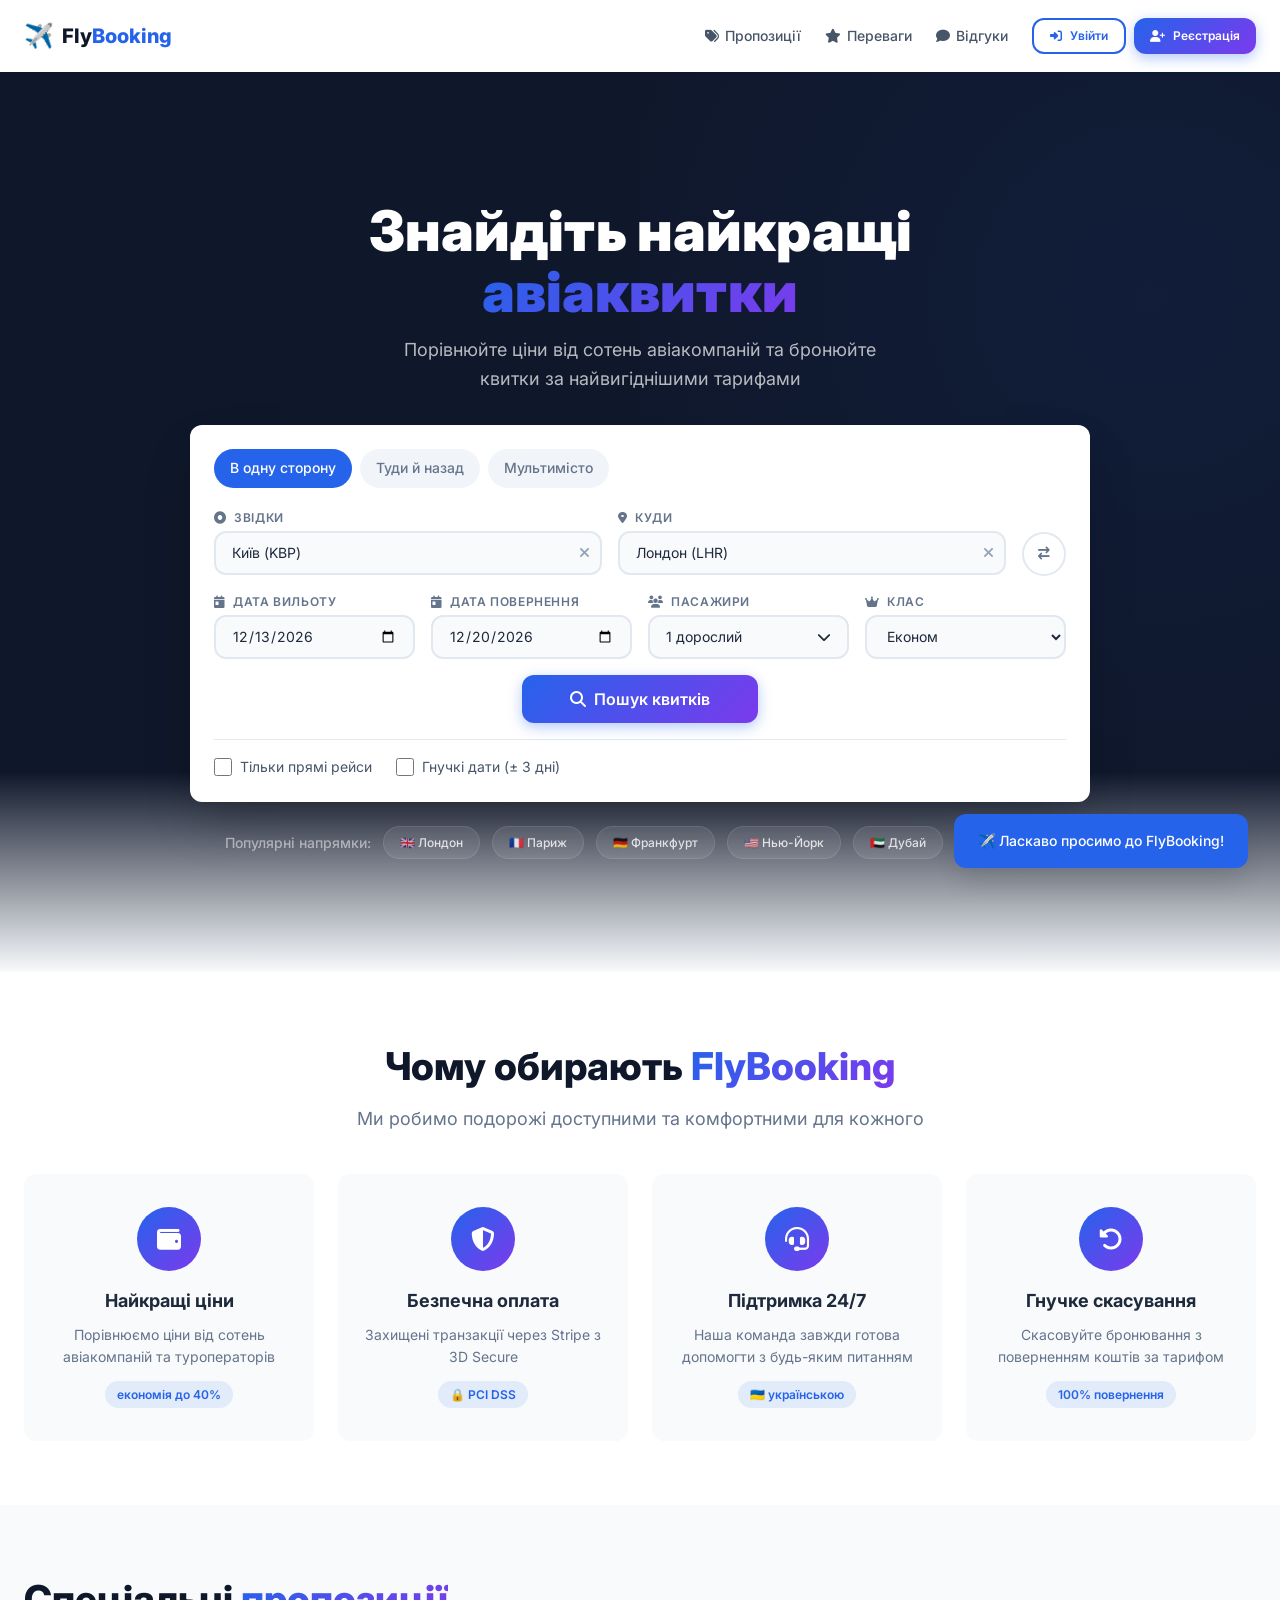
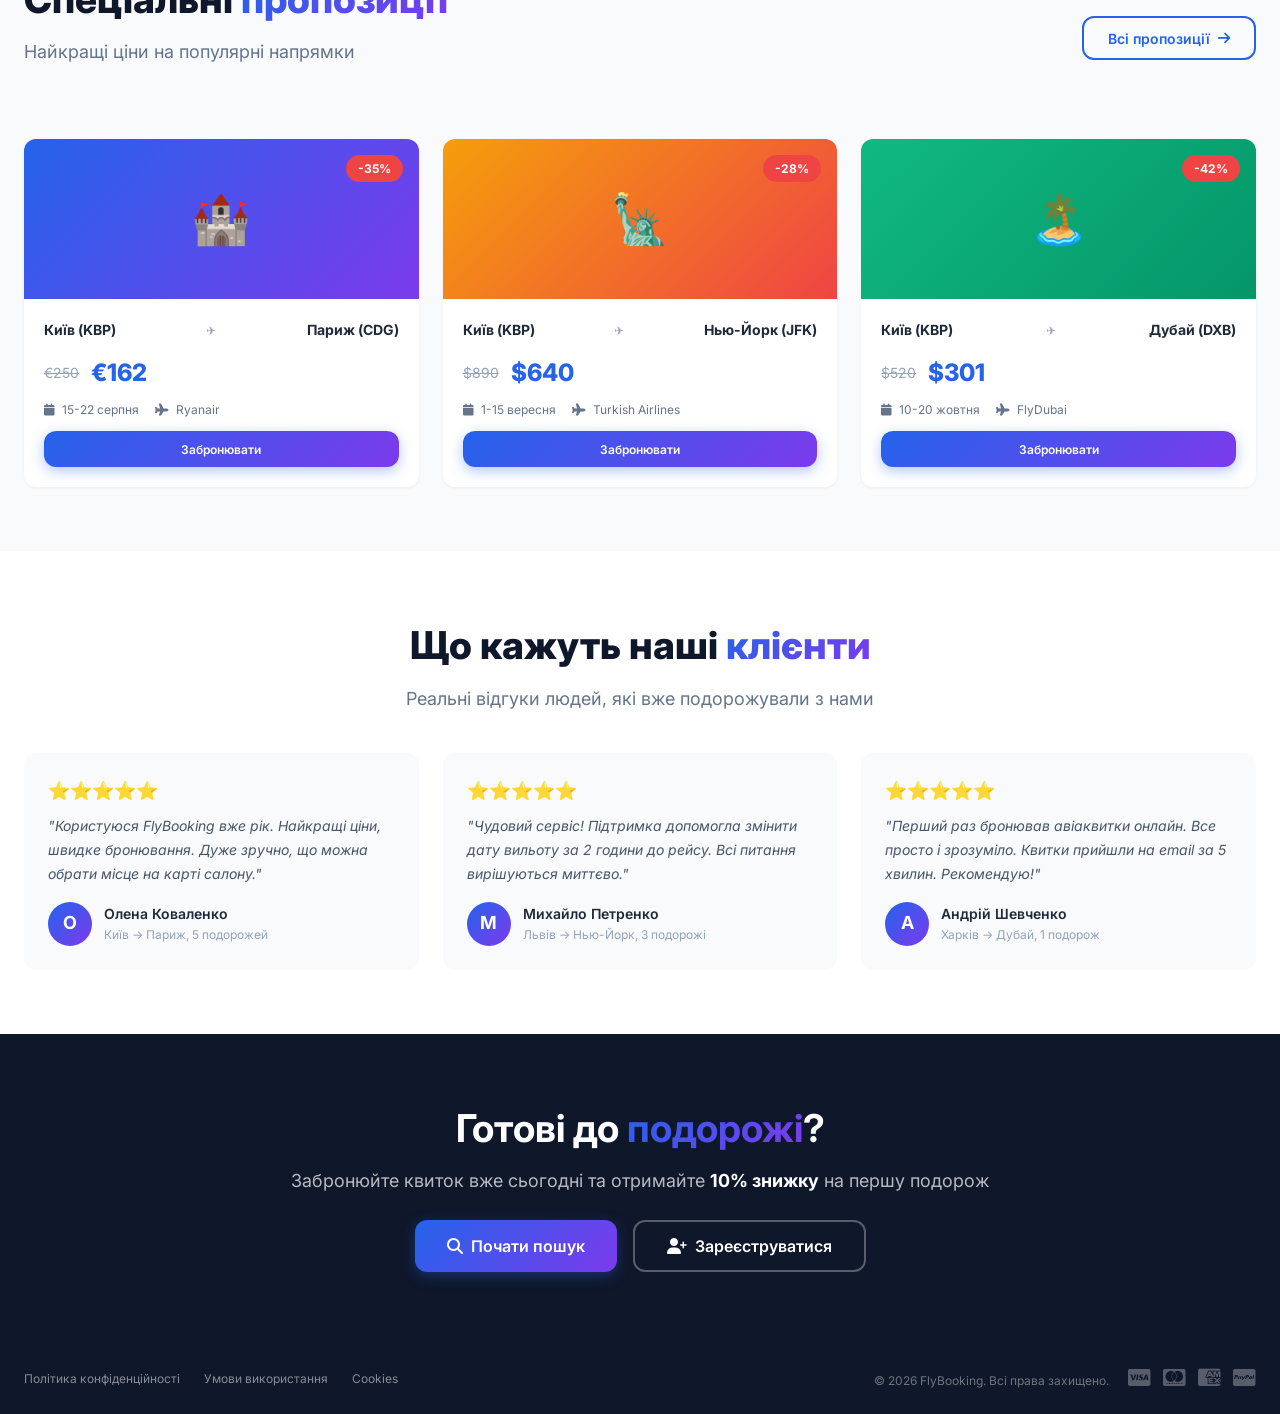
==== commit c69bd550: "Implement autocomplete for flight search inputs Refactor HTML structure to implement autocomplete fo" ====
--- a/index.html
+++ b/index.html
@@ -5,15 +5,15 @@
     <meta name="viewport" content="width=device-width, initial-scale=1.0">
     <meta name="description" content="Бронювання авіаквитків онлайн — найкращі ціни на авіаперельоти по всьому світу">
     <title>FlyBooking — Пошук та бронювання авіаквитків</title>
-    
+
     <!-- Google Fonts -->
     <link rel="preconnect" href="https://fonts.googleapis.com">
     <link rel="preconnect" href="https://fonts.gstatic.com" crossorigin>
     <link href="https://fonts.googleapis.com/css2?family=Inter:wght@400;500;600;700;800;900&family=Poppins:wght@600;700;800&display=swap" rel="stylesheet">
-    
+
     <!-- Font Awesome Icons -->
     <link rel="stylesheet" href="https://cdnjs.cloudflare.com/ajax/libs/font-awesome/6.4.2/css/all.min.css">
-    
+
     <style>
         /* ============================================
            ГЛОБАЛЬНІ СТИЛІ
@@ -456,7 +456,9 @@
         }
         .form-label i { margin-right: 0.25rem; }
 
-        .search-input-wrapper { position: relative; }
+        .search-input-wrapper {
+            position: relative;
+        }
 
         .form-input,
         .form-select {
@@ -479,89 +481,17 @@
             box-shadow: 0 0 0 3px rgba(37, 99, 235, 0.15);
         }
 
-        /* Custom Select */
-        .custom-select {
+        /* ===== AUTOCOMPLETE ===== */
+        .autocomplete-wrapper {
             position: relative;
             width: 100%;
         }
 
-        .custom-select .select-trigger {
-            width: 100%;
-            padding: 0.625rem 1rem;
-            font-family: var(--font-family);
-            font-size: 0.875rem;
-            color: var(--color-gray-800);
-            background: var(--color-gray-50);
-            border: 2px solid var(--color-gray-200);
-            border-radius: var(--radius);
-            transition: all var(--transition);
-            min-height: 44px;
-            display: flex;
-            align-items: center;
-            justify-content: space-between;
-            cursor: pointer;
-            user-select: none;
-        }
-        .custom-select .select-trigger:hover {
-            border-color: var(--color-gray-300);
-        }
-        .custom-select .select-trigger:focus {
-            outline: none;
-            border-color: var(--color-primary);
-            box-shadow: 0 0 0 3px rgba(37, 99, 235, 0.15);
-        }
-        .custom-select .select-trigger .arrow {
-            font-size: 0.75rem;
-            color: var(--color-gray-400);
-            transition: transform var(--transition);
-        }
-        .custom-select .select-trigger.open .arrow {
-            transform: rotate(180deg);
-        }
-
-        .custom-select .select-options {
-            display: none;
-            position: absolute;
-            top: calc(100% + 4px);
-            left: 0;
-            right: 0;
-            background: var(--color-white);
-            border: 2px solid var(--color-gray-200);
-            border-radius: var(--radius);
-            box-shadow: var(--shadow-lg);
-            z-index: 100;
-            max-height: 200px;
-            overflow-y: auto;
-            padding: 0.25rem;
-        }
-        .custom-select .select-options.open {
-            display: block;
-            animation: fadeIn 0.2s ease;
-        }
-
-        @keyframes fadeIn {
-            from { opacity: 0; transform: translateY(-5px); }
-            to { opacity: 1; transform: translateY(0); }
-        }
-
-        .custom-select .select-option {
-            padding: 0.5rem 0.75rem;
-            border-radius: var(--radius);
-            cursor: pointer;
-            transition: all var(--transition);
-            font-size: 0.875rem;
-            color: var(--color-gray-700);
-        }
-        .custom-select .select-option:hover {
-            background: var(--color-gray-100);
-            color: var(--color-primary);
-        }
-        .custom-select .select-option.selected {
-            background: var(--color-primary);
-            color: var(--color-white);
-        }
-
-        .input-clear {
+        .autocomplete-wrapper .form-input {
+            padding-right: 2.5rem;
+        }
+
+        .autocomplete-wrapper .input-clear {
             position: absolute;
             right: 0.5rem;
             top: 50%;
@@ -573,10 +503,80 @@
             padding: 0.25rem;
             font-size: 0.875rem;
             display: none;
-        }
-        .search-input-wrapper .form-input:not(:placeholder-shown) ~ .input-clear { display: block; }
-        .input-clear:hover { color: var(--color-gray-600); }
-
+            z-index: 5;
+        }
+        .autocomplete-wrapper .form-input:not(:placeholder-shown) ~ .input-clear {
+            display: block;
+        }
+        .autocomplete-wrapper .input-clear:hover {
+            color: var(--color-gray-600);
+        }
+
+        .autocomplete-list {
+            display: none;
+            position: absolute;
+            top: calc(100% + 4px);
+            left: 0;
+            right: 0;
+            background: var(--color-white);
+            border: 2px solid var(--color-gray-200);
+            border-radius: var(--radius);
+            box-shadow: var(--shadow-lg);
+            z-index: 100;
+            max-height: 220px;
+            overflow-y: auto;
+            padding: 0.25rem;
+        }
+
+        .autocomplete-list.open {
+            display: block;
+            animation: fadeIn 0.15s ease;
+        }
+
+        .autocomplete-item {
+            padding: 0.5rem 0.75rem;
+            border-radius: var(--radius);
+            cursor: pointer;
+            transition: all var(--transition);
+            font-size: 0.875rem;
+            color: var(--color-gray-700);
+            display: flex;
+            justify-content: space-between;
+            align-items: center;
+        }
+
+        .autocomplete-item:hover {
+            background: var(--color-gray-100);
+            color: var(--color-primary);
+        }
+
+        .autocomplete-item .airport-code {
+            font-size: 0.75rem;
+            color: var(--color-gray-400);
+            font-weight: 600;
+        }
+
+        .autocomplete-item .highlight {
+            font-weight: 700;
+            color: var(--color-primary);
+        }
+
+        .autocomplete-item.selected {
+            background: var(--color-primary);
+            color: var(--color-white);
+        }
+        .autocomplete-item.selected .airport-code {
+            color: rgba(255,255,255,0.7);
+        }
+
+        .autocomplete-empty {
+            padding: 0.75rem;
+            text-align: center;
+            color: var(--color-gray-400);
+            font-size: 0.875rem;
+        }
+
+        /* ===== SWAP BUTTON ===== */
         .swap-btn {
             display: flex;
             align-items: center;
@@ -598,6 +598,7 @@
             transform: rotate(180deg);
         }
 
+        /* ===== PASSENGER ===== */
         .return-date-group { display: block; }
 
         .passenger-selector {
@@ -1411,39 +1412,33 @@
 
                     <div class="search-grid">
                         <div class="form-group">
-                            <label for="origin" class="form-label">
+                            <label for="originInput" class="form-label">
                                 <i class="fas fa-circle-dot"></i> Звідки
                             </label>
-                            <div class="custom-select" id="originSelect">
-                                <div class="select-trigger" id="originTrigger">
-                                    <span id="originDisplay">Київ (KBP)</span>
-                                    <i class="fas fa-chevron-down arrow"></i>
-                                </div>
-                                <div class="select-options" id="originOptions">
-                                    <div class="select-option selected" data-value="Київ (KBP)">Київ (KBP)</div>
-                                    <div class="select-option" data-value="Львів (LWO)">Львів (LWO)</div>
-                                    <div class="select-option" data-value="Варшава (WAW)">Варшава (WAW)</div>
-                                    <div class="select-option" data-value="Кишинів (KIV)">Кишинів (KIV)</div>
-                                    <div class="select-option" data-value="Краків (KRK)">Краків (KRK)</div>
-                                    <div class="select-option" data-value="Одеса (ODS)">Одеса (ODS)</div>
-                                    <div class="select-option" data-value="Дніпро (DNK)">Дніпро (DNK)</div>
-                                    <div class="select-option" data-value="Харків (HRK)">Харків (HRK)</div>
-                                </div>
-                                <input type="hidden" id="origin" name="origin" value="Київ (KBP)">
+                            <div class="autocomplete-wrapper">
+                                <input type="text" id="originInput" class="form-input"
+                                       placeholder="Місто або аеропорт" value="Київ (KBP)" autocomplete="off">
+                                <button type="button" class="input-clear" onclick="clearAutocomplete(this)">
+                                    <i class="fas fa-times"></i>
+                                </button>
+                                <div class="autocomplete-list" id="originAutocompleteList"></div>
                             </div>
+                            <input type="hidden" id="origin" name="origin" value="Київ (KBP)">
                         </div>
 
                         <div class="form-group">
-                            <label for="destination" class="form-label">
+                            <label for="destinationInput" class="form-label">
                                 <i class="fas fa-location-dot"></i> Куди
                             </label>
-                            <div class="search-input-wrapper">
-                                <input type="text" id="destination" name="destination" class="form-input"
-                                       placeholder="Місто або аеропорт" value="Лондон (LHR)" required>
-                                <button type="button" class="input-clear" onclick="clearInput(this)">
+                            <div class="autocomplete-wrapper">
+                                <input type="text" id="destinationInput" class="form-input"
+                                       placeholder="Місто або аеропорт" value="Лондон (LHR)" autocomplete="off">
+                                <button type="button" class="input-clear" onclick="clearAutocomplete(this)">
                                     <i class="fas fa-times"></i>
                                 </button>
+                                <div class="autocomplete-list" id="destinationAutocompleteList"></div>
                             </div>
+                            <input type="hidden" id="destination" name="destination" value="Лондон (LHR)">
                         </div>
 
                         <button type="button" class="swap-btn" onclick="swapDestinations()" aria-label="Обміняти напрямки">
@@ -1908,6 +1903,81 @@
     (function() {
         'use strict';
 
+        // ============================================
+        // БАЗА ДАНИХ МІСТ (розширена)
+        // ============================================
+        const CITIES = [
+            { name: 'Київ', code: 'KBP' },
+            { name: 'Львів', code: 'LWO' },
+            { name: 'Одеса', code: 'ODS' },
+            { name: 'Дніпро', code: 'DNK' },
+            { name: 'Харків', code: 'HRK' },
+            { name: 'Запоріжжя', code: 'OZH' },
+            { name: 'Вінниця', code: 'VIN' },
+            { name: 'Івано-Франківськ', code: 'IFO' },
+            { name: 'Ужгород', code: 'UDJ' },
+            { name: 'Чернівці', code: 'CWC' },
+            { name: 'Кривий Ріг', code: 'KWG' },
+            { name: 'Миколаїв', code: 'NLV' },
+            { name: 'Херсон', code: 'KHE' },
+            { name: 'Суми', code: 'UMY' },
+            { name: 'Черкаси', code: 'CKC' },
+            { name: 'Житомир', code: 'ZTR' },
+            { name: 'Кропивницький', code: 'KGO' },
+            { name: 'Рівне', code: 'RWN' },
+            { name: 'Луцьк', code: 'UCK' },
+            { name: 'Тернопіль', code: 'TNL' },
+            { name: 'Хмельницький', code: 'HMJ' },
+            { name: 'Полтава', code: 'PLV' },
+            { name: 'Лондон', code: 'LHR' },
+            { name: 'Париж', code: 'CDG' },
+            { name: 'Берлін', code: 'BER' },
+            { name: 'Франкфурт', code: 'FRA' },
+            { name: 'Мюнхен', code: 'MUC' },
+            { name: 'Відень', code: 'VIE' },
+            { name: 'Цюрих', code: 'ZRH' },
+            { name: 'Женева', code: 'GVA' },
+            { name: 'Брюссель', code: 'BRU' },
+            { name: 'Амстердам', code: 'AMS' },
+            { name: 'Рим', code: 'FCO' },
+            { name: 'Мілан', code: 'MXP' },
+            { name: 'Барселона', code: 'BCN' },
+            { name: 'Мадрид', code: 'MAD' },
+            { name: 'Лісабон', code: 'LIS' },
+            { name: 'Афіни', code: 'ATH' },
+            { name: 'Стамбул', code: 'IST' },
+            { name: 'Дубай', code: 'DXB' },
+            { name: 'Абу-Дабі', code: 'AUH' },
+            { name: 'Доха', code: 'DOH' },
+            { name: 'Ріяд', code: 'RUH' },
+            { name: 'Нью-Йорк', code: 'JFK' },
+            { name: 'Лос-Анджелес', code: 'LAX' },
+            { name: 'Чикаго', code: 'ORD' },
+            { name: 'Маямі', code: 'MIA' },
+            { name: 'Торонто', code: 'YYZ' },
+            { name: 'Ванкувер', code: 'YVR' },
+            { name: 'Монреаль', code: 'YUL' },
+            { name: 'Сідней', code: 'SYD' },
+            { name: 'Мельбурн', code: 'MEL' },
+            { name: 'Окленд', code: 'AKL' },
+            { name: 'Сінгапур', code: 'SIN' },
+            { name: 'Гонконг', code: 'HKG' },
+            { name: 'Токіо', code: 'NRT' },
+            { name: 'Осака', code: 'KIX' },
+            { name: 'Сеул', code: 'ICN' },
+            { name: 'Пекін', code: 'PEK' },
+            { name: 'Шанхай', code: 'PVG' },
+            { name: 'Бангкок', code: 'BKK' },
+            { name: 'Куала-Лумпур', code: 'KUL' },
+            { name: 'Мумбаї', code: 'BOM' },
+            { name: 'Делі', code: 'DEL' },
+            { name: 'Каїр', code: 'CAI' },
+            { name: 'Кейптаун', code: 'CPT' },
+            { name: 'Йоганнесбург', code: 'JNB' },
+            { name: 'Найробі', code: 'NBO' },
+            { name: 'Лагос', code: 'LOS' }
+        ];
+
         // ============================
         // 1. ПЕРЕВІРКА АВТОРИЗАЦІЇ
         // ============================
@@ -1934,7 +2004,6 @@
             if (user) {
                 const initials = (user.firstName.charAt(0) + user.lastName.charAt(0)).toUpperCase();
 
-                // Десктоп - випадаючий список з усіма посиланнями
                 navAuth.innerHTML = `
                     <div class="user-dropdown-wrapper">
                         <button class="user-menu-btn" id="userMenuBtn">
@@ -1943,32 +2012,25 @@
                             <i class="fas fa-chevron-down chevron"></i>
                         </button>
                         <div class="user-dropdown" id="userDropdown">
-                            <!-- ⭐ ПРОФІЛЬ -->
                             <a href="profile.html" class="dropdown-item">
                                 <i class="fas fa-user"></i> Мій профіль
                             </a>
-                            <!-- ⭐ БРОНЮВАННЯ -->
                             <a href="bookings.html" class="dropdown-item">
                                 <i class="fas fa-ticket-alt"></i> Мої бронювання
                             </a>
-                            <!-- ⭐ РЕДАГУВАННЯ ПРОФІЛЮ -->
                             <a href="edit-profile.html" class="dropdown-item">
                                 <i class="fas fa-user-edit"></i> Редагувати профіль
                             </a>
-                            <!-- ⭐ БОНУСИ -->
                             <a href="bonus.html" class="dropdown-item">
                                 <i class="fas fa-gift"></i> Бонуси
                             </a>
-                            <!-- ⭐ НАЛАШТУВАННЯ -->
                             <a href="settings.html" class="dropdown-item">
                                 <i class="fas fa-cog"></i> Налаштування
                             </a>
-                            <!-- ⭐ ДОПОМОГА -->
                             <a href="help.html" class="dropdown-item">
                                 <i class="fas fa-question-circle"></i> Допомога
                             </a>
                             <div class="dropdown-divider"></div>
-                            <!-- ⭐ ВИХІД -->
                             <button class="dropdown-item logout" onclick="handleLogout()">
                                 <i class="fas fa-sign-out-alt"></i> Вийти
                             </button>
@@ -1976,7 +2038,6 @@
                     </div>
                 `;
 
-                // Мобільне меню
                 mobileNav.innerHTML = `
                     <li><a href="#offers"><i class="fas fa-tags"></i> Пропозиції</a></li>
                     <li><a href="#features"><i class="fas fa-star"></i> Переваги</a></li>
@@ -1994,7 +2055,6 @@
                     </li>
                 `;
 
-                // Додаємо обробник для випадаючого списку
                 setTimeout(function() {
                     const menuBtn = document.getElementById('userMenuBtn');
                     const dropdown = document.getElementById('userDropdown');
@@ -2014,7 +2074,6 @@
                 }, 50);
 
             } else {
-                // Десктоп
                 navAuth.innerHTML = `
                     <button class="btn btn-outline btn-sm" onclick="openModal('login')">
                         <i class="fas fa-sign-in-alt"></i> Увійти
@@ -2024,7 +2083,6 @@
                     </button>
                 `;
 
-                // Мобільне меню
                 mobileNav.innerHTML = `
                     <li><a href="#offers"><i class="fas fa-tags"></i> Пропозиції</a></li>
                     <li><a href="#features"><i class="fas fa-star"></i> Переваги</a></li>
@@ -2133,47 +2191,180 @@
         };
 
         // ============================
-        // 7. CUSTOM SELECT (ЗВІДКИ)
-        // ============================
-        (function initCustomSelect() {
-            const trigger = document.getElementById('originTrigger');
-            const options = document.getElementById('originOptions');
-            const display = document.getElementById('originDisplay');
-            const hiddenInput = document.getElementById('origin');
-            let isOpen = false;
-
-            trigger.addEventListener('click', function(e) {
-                e.stopPropagation();
-                isOpen = !isOpen;
-                this.classList.toggle('open');
-                options.classList.toggle('open');
-            });
-
-            options.querySelectorAll('.select-option').forEach(function(opt) {
-                opt.addEventListener('click', function() {
-                    const value = this.dataset.value;
-                    display.textContent = value;
-                    hiddenInput.value = value;
-
-                    options.querySelectorAll('.select-option').forEach(function(el) {
-                        el.classList.remove('selected');
+        // 7. AUTOCOMPLETE (Компонент)
+        // ============================
+        function createAutocomplete(inputId, listId, hiddenId) {
+            const input = document.getElementById(inputId);
+            const list = document.getElementById(listId);
+            const hidden = document.getElementById(hiddenId);
+
+            let selectedIndex = -1;
+            let currentItems = [];
+
+            function getFilteredItems(query) {
+                if (!query || query.length < 1) {
+                    return CITIES.slice(0, 10);
+                }
+                const q = query.toLowerCase();
+                return CITIES
+                    .filter(city =>
+                        city.name.toLowerCase().includes(q) ||
+                        city.code.toLowerCase().includes(q)
+                    )
+                    .slice(0, 12);
+            }
+
+            function renderItems(items) {
+                list.innerHTML = '';
+                if (items.length === 0) {
+                    const empty = document.createElement('div');
+                    empty.className = 'autocomplete-empty';
+                    empty.textContent = 'Нічого не знайдено';
+                    list.appendChild(empty);
+                    list.classList.add('open');
+                    return;
+                }
+
+                currentItems = items;
+                items.forEach((city, index) => {
+                    const div = document.createElement('div');
+                    div.className = 'autocomplete-item';
+                    if (index === selectedIndex) div.classList.add('selected');
+
+                    const nameSpan = document.createElement('span');
+                    nameSpan.textContent = city.name;
+
+                    const codeSpan = document.createElement('span');
+                    codeSpan.className = 'airport-code';
+                    codeSpan.textContent = city.code;
+
+                    div.appendChild(nameSpan);
+                    div.appendChild(codeSpan);
+
+                    div.addEventListener('click', function() {
+                        selectItem(city);
                     });
-                    this.classList.add('selected');
-
-                    isOpen = false;
-                    trigger.classList.remove('open');
-                    options.classList.remove('open');
+
+                    div.addEventListener('mouseenter', function() {
+                        clearSelection();
+                        selectedIndex = index;
+                        this.classList.add('selected');
+                    });
+
+                    list.appendChild(div);
                 });
-            });
-
-            document.addEventListener('click', function() {
-                if (isOpen) {
-                    isOpen = false;
-                    trigger.classList.remove('open');
-                    options.classList.remove('open');
+                list.classList.add('open');
+            }
+
+            function selectItem(city) {
+                const displayValue = `${city.name} (${city.code})`;
+                input.value = displayValue;
+                hidden.value = displayValue;
+                list.classList.remove('open');
+                selectedIndex = -1;
+                currentItems = [];
+                input.blur();
+            }
+
+            function clearSelection() {
+                list.querySelectorAll('.autocomplete-item').forEach(el => el.classList.remove('selected'));
+            }
+
+            function handleInput() {
+                const query = input.value.trim();
+                if (query === '') {
+                    list.classList.remove('open');
+                    selectedIndex = -1;
+                    hidden.value = '';
+                    return;
+                }
+
+                // Перевіряємо чи введене значення точно співпадає з містом
+                const exactMatch = CITIES.find(c =>
+                    `${c.name} (${c.code})`.toLowerCase() === query.toLowerCase()
+                );
+                if (exactMatch) {
+                    hidden.value = query;
+                } else {
+                    hidden.value = '';
+                }
+
+                const items = getFilteredItems(query);
+                renderItems(items);
+                selectedIndex = -1;
+            }
+
+            input.addEventListener('input', handleInput);
+
+            input.addEventListener('keydown', function(e) {
+                const items = list.querySelectorAll('.autocomplete-item:not(.autocomplete-empty)');
+                if (items.length === 0) return;
+
+                if (e.key === 'ArrowDown') {
+                    e.preventDefault();
+                    selectedIndex = (selectedIndex + 1) % items.length;
+                    clearSelection();
+                    items[selectedIndex].classList.add('selected');
+                    items[selectedIndex].scrollIntoView({ block: 'nearest' });
+                } else if (e.key === 'ArrowUp') {
+                    e.preventDefault();
+                    selectedIndex = (selectedIndex - 1 + items.length) % items.length;
+                    clearSelection();
+                    items[selectedIndex].classList.add('selected');
+                    items[selectedIndex].scrollIntoView({ block: 'nearest' });
+                } else if (e.key === 'Enter') {
+                    e.preventDefault();
+                    if (selectedIndex >= 0 && currentItems[selectedIndex]) {
+                        selectItem(currentItems[selectedIndex]);
+                    } else if (items.length > 0 && currentItems[0]) {
+                        selectItem(currentItems[0]);
+                    }
+                } else if (e.key === 'Escape') {
+                    list.classList.remove('open');
+                    input.blur();
                 }
             });
-        })();
+
+            input.addEventListener('focus', function() {
+                if (input.value.trim() !== '') {
+                    const items = getFilteredItems(input.value.trim());
+                    renderItems(items);
+                } else {
+                    const items = CITIES.slice(0, 10);
+                    renderItems(items);
+                }
+            });
+
+            input.addEventListener('blur', function() {
+                setTimeout(function() {
+                    list.classList.remove('open');
+                }, 200);
+            });
+
+            // Закриття при кліку поза
+            document.addEventListener('click', function(e) {
+                const wrapper = input.closest('.autocomplete-wrapper');
+                if (wrapper && !wrapper.contains(e.target)) {
+                    list.classList.remove('open');
+                }
+            });
+
+            // Ініціалізація початкового значення
+            if (input.value) {
+                hidden.value = input.value;
+            }
+        }
+
+        window.clearAutocomplete = function(btn) {
+            const wrapper = btn.closest('.autocomplete-wrapper');
+            const input = wrapper.querySelector('.form-input');
+            const hidden = wrapper.parentElement.querySelector('input[type="hidden"]');
+            input.value = '';
+            if (hidden) hidden.value = '';
+            input.focus();
+            const list = wrapper.querySelector('.autocomplete-list');
+            if (list) list.classList.remove('open');
+        };
 
         // ============================
         // 8. LOGIN
@@ -2270,55 +2461,55 @@
         };
 
         // ============================
-        // 11. ПОШУК (демо)
-        // ============================
-        window.clearInput = function(btn) {
-            const input = btn.closest('.search-input-wrapper').querySelector('input');
-            input.value = '';
-            input.focus();
-        };
-
+        // 11. SWAP DESTINATIONS
+        // ============================
         window.swapDestinations = function() {
-            const originDisplay = document.getElementById('originDisplay');
+            const originInput = document.getElementById('originInput');
+            const destInput = document.getElementById('destinationInput');
             const originHidden = document.getElementById('origin');
-            const destination = document.getElementById('destination');
-            const tempDisplay = originDisplay.textContent;
-            const tempHidden = originHidden.value;
-            const tempDest = destination.value;
-
-            originDisplay.textContent = tempDest;
-            originHidden.value = tempDest;
-            destination.value = tempDisplay;
-
-            const options = document.querySelectorAll('#originOptions .select-option');
-            options.forEach(function(opt) {
-                opt.classList.toggle('selected', opt.dataset.value === tempDest);
-            });
+            const destHidden = document.getElementById('destination');
+
+            const tempValue = originInput.value;
+            originInput.value = destInput.value;
+            destInput.value = tempValue;
+
+            originHidden.value = originInput.value;
+            destHidden.value = destInput.value;
 
             showToast('🔄 Напрямки обміняно!', 'info');
         };
 
         window.setDestination = function(value) {
-            document.getElementById('destination').value = value;
+            const destInput = document.getElementById('destinationInput');
+            const destHidden = document.getElementById('destination');
+            destInput.value = value;
+            destHidden.value = value;
             showToast(`📍 Напрямок змінено на ${value}`, 'success');
             return false;
         };
 
+        // ============================
+        // 12. ПОШУК (демо)
+        // ============================
         document.getElementById('searchForm').addEventListener('submit', function(e) {
             e.preventDefault();
             const btn = document.getElementById('searchBtn');
             btn.disabled = true;
             btn.innerHTML = '<i class="fas fa-spinner fa-spin"></i> Пошук...';
 
+            // Отримуємо значення з інпутів
+            const origin = document.getElementById('originInput').value;
+            const destination = document.getElementById('destinationInput').value;
+
             setTimeout(function() {
                 btn.disabled = false;
                 btn.innerHTML = '<i class="fas fa-search"></i> Пошук квитків';
-                showToast('🔍 Пошук виконано!', 'success');
+                showToast(`🔍 Пошук квитків: ${origin} → ${destination}`, 'success');
             }, 1500);
         });
 
         // ============================
-        // 12. ПАСАЖИРИ
+        // 13. ПАСАЖИРИ
         // ============================
         const passengerToggle = document.getElementById('passengerToggle');
         const passengerDropdown = document.getElementById('passengerDropdown');
@@ -2402,7 +2593,7 @@
         }
 
         // ============================
-        // 13. ТИП ПОДОРОЖІ
+        // 14. ТИП ПОДОРОЖІ
         // ============================
         const tripOptions = document.querySelectorAll('.trip-option input[type="radio"]');
         const returnDateGroup = document.getElementById('returnDateGroup');
@@ -2423,7 +2614,7 @@
         });
 
         // ============================
-        // 14. ДАТИ
+        // 15. ДАТИ
         // ============================
         (function setDefaultDates() {
             const today = new Date();
@@ -2447,8 +2638,13 @@
         })();
 
         // ============================
-        // 15. ІНІЦІАЛІЗАЦІЯ
-        // ============================
+        // 16. ІНІЦІАЛІЗАЦІЯ
+        // ============================
+
+        // Створюємо автокомплети після завантаження DOM
+        createAutocomplete('originInput', 'originAutocompleteList', 'origin');
+        createAutocomplete('destinationInput', 'destinationAutocompleteList', 'destination');
+
         renderNav();
 
         setTimeout(function() {
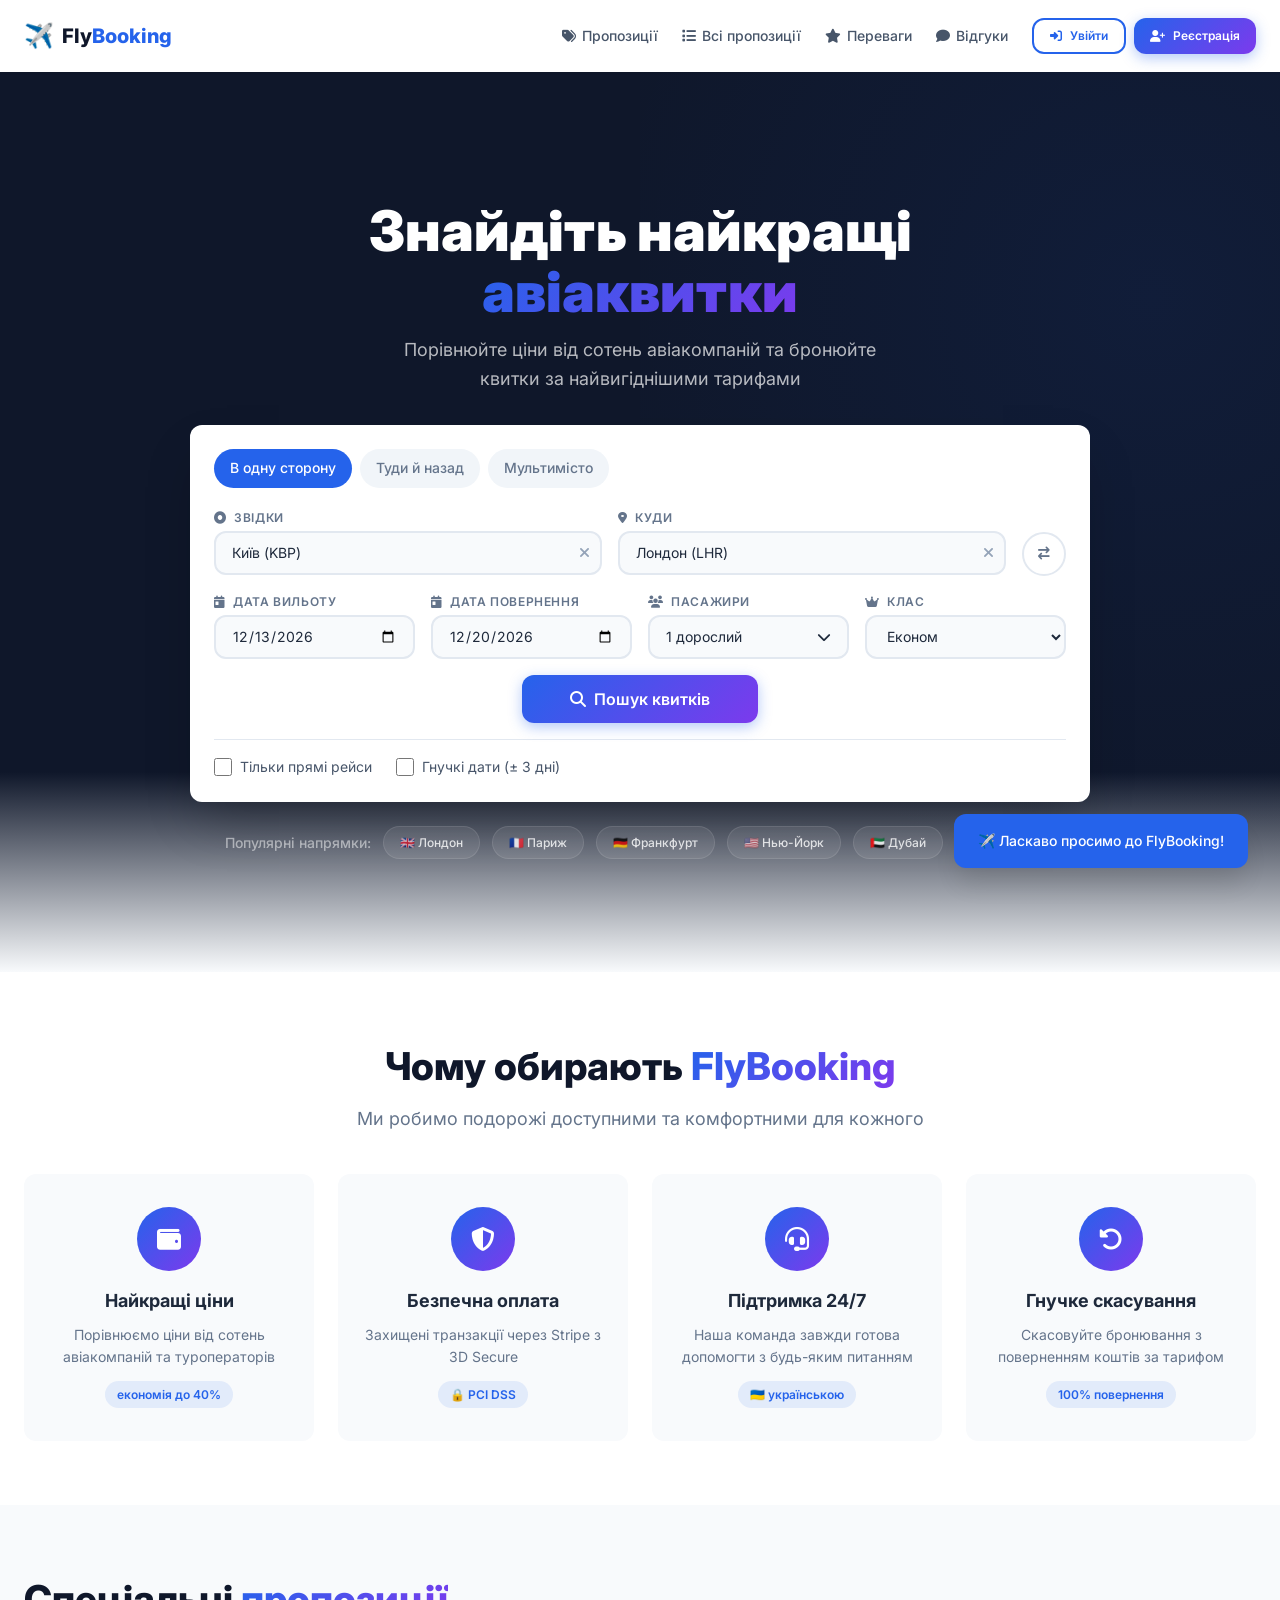
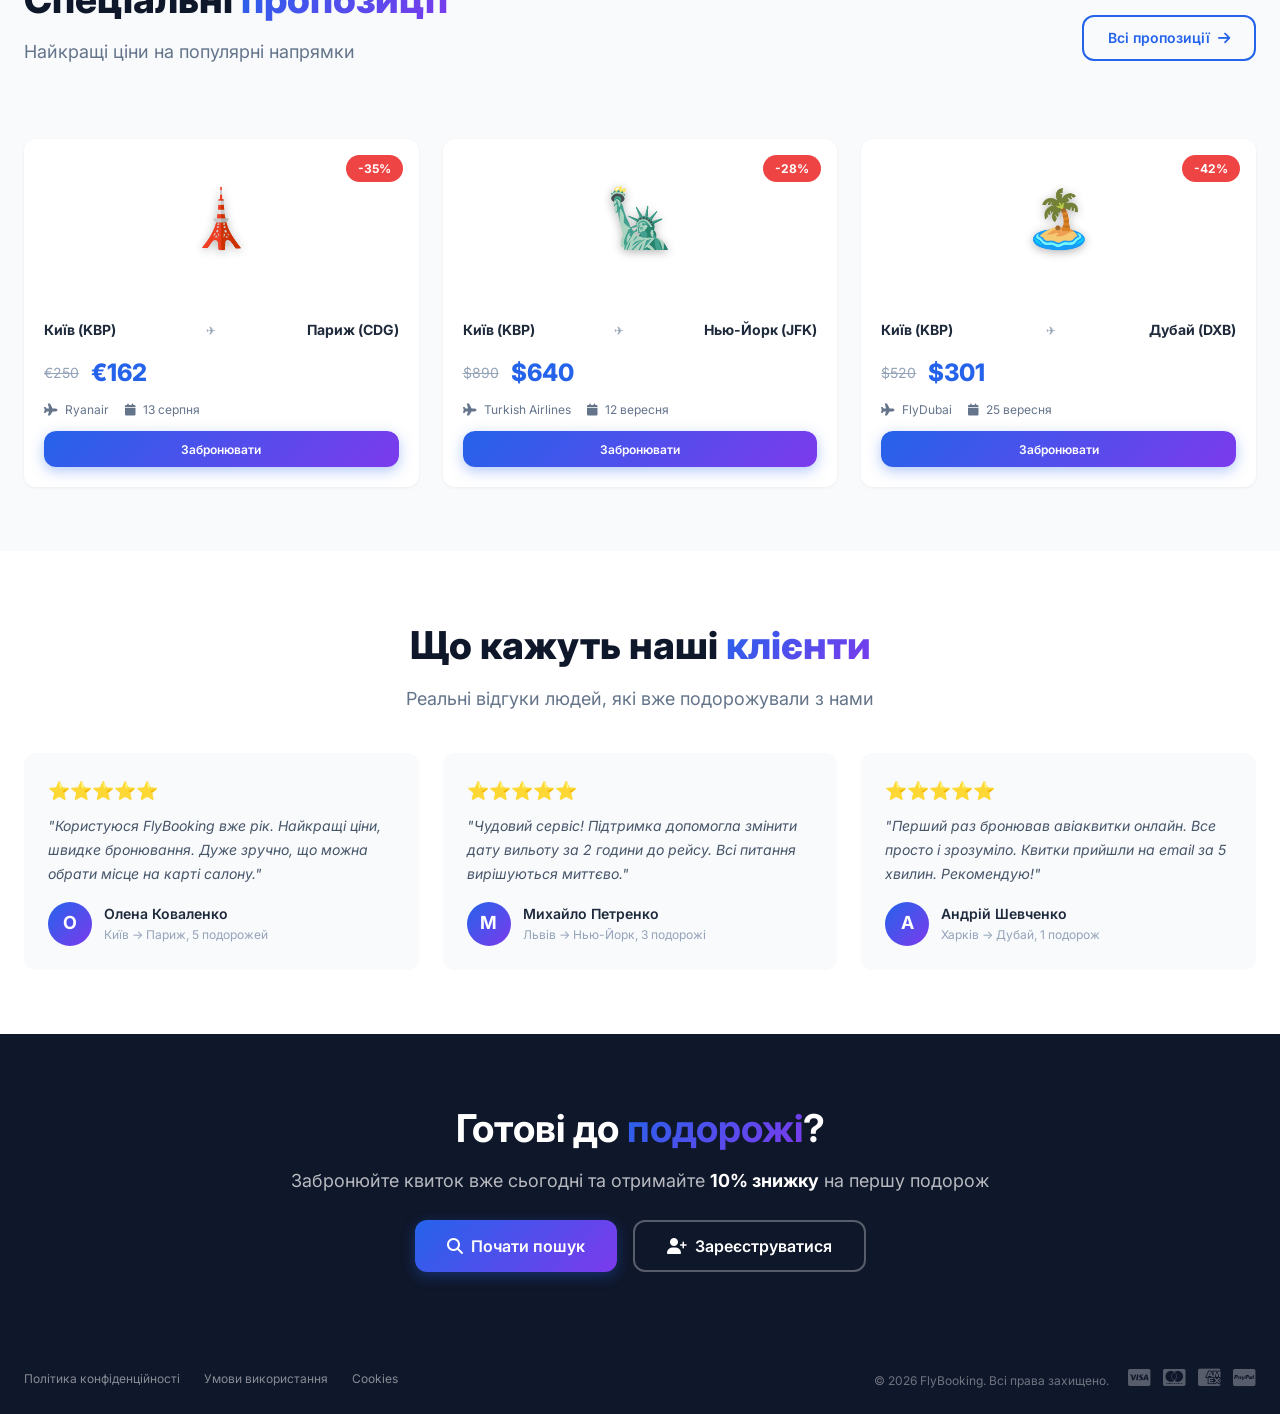
==== commit 93a9edf7: "Update index.html" ====
--- a/index.html
+++ b/index.html
@@ -456,9 +456,7 @@
         }
         .form-label i { margin-right: 0.25rem; }
 
-        .search-input-wrapper {
-            position: relative;
-        }
+        .search-input-wrapper { position: relative; }
 
         .form-input,
         .form-select {
@@ -481,17 +479,17 @@
             box-shadow: 0 0 0 3px rgba(37, 99, 235, 0.15);
         }
 
-        /* ===== AUTOCOMPLETE ===== */
-        .autocomplete-wrapper {
+        /* Combobox Styles */
+        .combobox-wrapper {
             position: relative;
             width: 100%;
         }
 
-        .autocomplete-wrapper .form-input {
+        .combobox-wrapper .form-input {
             padding-right: 2.5rem;
         }
 
-        .autocomplete-wrapper .input-clear {
+        .combobox-wrapper .combobox-clear {
             position: absolute;
             right: 0.5rem;
             top: 50%;
@@ -503,16 +501,12 @@
             padding: 0.25rem;
             font-size: 0.875rem;
             display: none;
-            z-index: 5;
-        }
-        .autocomplete-wrapper .form-input:not(:placeholder-shown) ~ .input-clear {
-            display: block;
-        }
-        .autocomplete-wrapper .input-clear:hover {
-            color: var(--color-gray-600);
-        }
-
-        .autocomplete-list {
+            z-index: 2;
+        }
+        .combobox-wrapper .combobox-clear.visible { display: block; }
+        .combobox-wrapper .combobox-clear:hover { color: var(--color-gray-600); }
+
+        .combobox-dropdown {
             display: none;
             position: absolute;
             top: calc(100% + 4px);
@@ -527,13 +521,9 @@
             overflow-y: auto;
             padding: 0.25rem;
         }
-
-        .autocomplete-list.open {
-            display: block;
-            animation: fadeIn 0.15s ease;
-        }
-
-        .autocomplete-item {
+        .combobox-dropdown.open { display: block; animation: fadeIn 0.2s ease; }
+
+        .combobox-dropdown .combobox-item {
             padding: 0.5rem 0.75rem;
             border-radius: var(--radius);
             cursor: pointer;
@@ -541,42 +531,45 @@
             font-size: 0.875rem;
             color: var(--color-gray-700);
             display: flex;
-            justify-content: space-between;
-            align-items: center;
-        }
-
-        .autocomplete-item:hover {
+            align-items: center;
+            gap: 0.5rem;
+        }
+        .combobox-dropdown .combobox-item:hover {
             background: var(--color-gray-100);
             color: var(--color-primary);
         }
-
-        .autocomplete-item .airport-code {
+        .combobox-dropdown .combobox-item.selected {
+            background: var(--color-primary);
+            color: var(--color-white);
+        }
+        .combobox-dropdown .combobox-item .city-code {
+            font-weight: 600;
             font-size: 0.75rem;
             color: var(--color-gray-400);
-            font-weight: 600;
-        }
-
-        .autocomplete-item .highlight {
-            font-weight: 700;
-            color: var(--color-primary);
-        }
-
-        .autocomplete-item.selected {
-            background: var(--color-primary);
-            color: var(--color-white);
-        }
-        .autocomplete-item.selected .airport-code {
+        }
+        .combobox-dropdown .combobox-item.selected .city-code {
             color: rgba(255,255,255,0.7);
         }
-
-        .autocomplete-empty {
+        .combobox-dropdown .combobox-item .country {
+            font-size: 0.75rem;
+            color: var(--color-gray-400);
+            margin-left: auto;
+        }
+        .combobox-dropdown .combobox-item.selected .country {
+            color: rgba(255,255,255,0.7);
+        }
+        .combobox-dropdown .no-results {
             padding: 0.75rem;
             text-align: center;
             color: var(--color-gray-400);
             font-size: 0.875rem;
         }
 
-        /* ===== SWAP BUTTON ===== */
+        @keyframes fadeIn {
+            from { opacity: 0; transform: translateY(-5px); }
+            to { opacity: 1; transform: translateY(0); }
+        }
+
         .swap-btn {
             display: flex;
             align-items: center;
@@ -598,7 +591,6 @@
             transform: rotate(180deg);
         }
 
-        /* ===== PASSENGER ===== */
         .return-date-group { display: block; }
 
         .passenger-selector {
@@ -862,6 +854,10 @@
             align-items: center;
             justify-content: center;
             font-size: 3rem;
+        }
+        .offer-image .city-emoji {
+            font-size: 3.5rem;
+            text-shadow: 0 2px 10px rgba(0,0,0,0.3);
         }
         .offer-discount {
             position: absolute;
@@ -1356,6 +1352,7 @@
 
             <ul class="nav-links">
                 <li><a href="#offers"><i class="fas fa-tags"></i> Пропозиції</a></li>
+                <li><a href="offers.html"><i class="fas fa-list"></i> Всі пропозиції</a></li>
                 <li><a href="#features"><i class="fas fa-star"></i> Переваги</a></li>
                 <li><a href="#testimonials"><i class="fas fa-comment"></i> Відгуки</a></li>
                 <li class="nav-auth" id="navAuth">
@@ -1412,33 +1409,31 @@
 
                     <div class="search-grid">
                         <div class="form-group">
-                            <label for="originInput" class="form-label">
+                            <label for="origin" class="form-label">
                                 <i class="fas fa-circle-dot"></i> Звідки
                             </label>
-                            <div class="autocomplete-wrapper">
-                                <input type="text" id="originInput" class="form-input"
+                            <div class="combobox-wrapper" id="originCombobox">
+                                <input type="text" id="origin" name="origin" class="form-input"
                                        placeholder="Місто або аеропорт" value="Київ (KBP)" autocomplete="off">
-                                <button type="button" class="input-clear" onclick="clearAutocomplete(this)">
+                                <button type="button" class="combobox-clear" id="originClear" aria-label="Очистити">
                                     <i class="fas fa-times"></i>
                                 </button>
-                                <div class="autocomplete-list" id="originAutocompleteList"></div>
+                                <div class="combobox-dropdown" id="originDropdown"></div>
                             </div>
-                            <input type="hidden" id="origin" name="origin" value="Київ (KBP)">
                         </div>
 
                         <div class="form-group">
-                            <label for="destinationInput" class="form-label">
+                            <label for="destination" class="form-label">
                                 <i class="fas fa-location-dot"></i> Куди
                             </label>
-                            <div class="autocomplete-wrapper">
-                                <input type="text" id="destinationInput" class="form-input"
+                            <div class="combobox-wrapper" id="destinationCombobox">
+                                <input type="text" id="destination" name="destination" class="form-input"
                                        placeholder="Місто або аеропорт" value="Лондон (LHR)" autocomplete="off">
-                                <button type="button" class="input-clear" onclick="clearAutocomplete(this)">
+                                <button type="button" class="combobox-clear" id="destinationClear" aria-label="Очистити">
                                     <i class="fas fa-times"></i>
                                 </button>
-                                <div class="autocomplete-list" id="destinationAutocompleteList"></div>
+                                <div class="combobox-dropdown" id="destinationDropdown"></div>
                             </div>
-                            <input type="hidden" id="destination" name="destination" value="Лондон (LHR)">
                         </div>
 
                         <button type="button" class="swap-btn" onclick="swapDestinations()" aria-label="Обміняти напрямки">
@@ -1609,86 +1604,13 @@
                 <h2 class="section-title">Спеціальні <span class="gradient-text">пропозиції</span></h2>
                 <p class="section-subtitle">Найкращі ціни на популярні напрямки</p>
             </div>
-            <button class="btn btn-outline" onclick="showToast('Відкриваю всі пропозиції...', 'info')">
+            <a href="offers.html" class="btn btn-outline">
                 Всі пропозиції <i class="fas fa-arrow-right"></i>
-            </button>
+            </a>
         </div>
 
-        <div class="offers-grid">
-            <div class="offer-card">
-                <div class="offer-image" style="background: linear-gradient(135deg, #2563eb, #7c3aed);">
-                    🏰
-                    <span class="offer-discount">-35%</span>
-                </div>
-                <div class="offer-body">
-                    <div class="offer-route">
-                        <span class="offer-origin">Київ (KBP)</span>
-                        <span class="offer-arrow">✈</span>
-                        <span class="offer-destination">Париж (CDG)</span>
-                    </div>
-                    <div class="offer-price">
-                        <span class="price-old">€250</span>
-                        <span class="price-new">€162</span>
-                    </div>
-                    <div class="offer-meta">
-                        <span><i class="fas fa-calendar"></i> 15-22 серпня</span>
-                        <span><i class="fas fa-plane"></i> Ryanair</span>
-                    </div>
-                    <button class="btn btn-primary btn-block btn-sm" onclick="showToast('✅ Бронювання Париж відкрито!', 'success')">
-                        Забронювати
-                    </button>
-                </div>
-            </div>
-
-            <div class="offer-card">
-                <div class="offer-image" style="background: linear-gradient(135deg, #f59e0b, #ef4444);">
-                    🗽
-                    <span class="offer-discount">-28%</span>
-                </div>
-                <div class="offer-body">
-                    <div class="offer-route">
-                        <span class="offer-origin">Київ (KBP)</span>
-                        <span class="offer-arrow">✈</span>
-                        <span class="offer-destination">Нью-Йорк (JFK)</span>
-                    </div>
-                    <div class="offer-price">
-                        <span class="price-old">$890</span>
-                        <span class="price-new">$640</span>
-                    </div>
-                    <div class="offer-meta">
-                        <span><i class="fas fa-calendar"></i> 1-15 вересня</span>
-                        <span><i class="fas fa-plane"></i> Turkish Airlines</span>
-                    </div>
-                    <button class="btn btn-primary btn-block btn-sm" onclick="showToast('✅ Бронювання Нью-Йорк відкрито!', 'success')">
-                        Забронювати
-                    </button>
-                </div>
-            </div>
-
-            <div class="offer-card">
-                <div class="offer-image" style="background: linear-gradient(135deg, #10b981, #059669);">
-                    🏝️
-                    <span class="offer-discount">-42%</span>
-                </div>
-                <div class="offer-body">
-                    <div class="offer-route">
-                        <span class="offer-origin">Київ (KBP)</span>
-                        <span class="offer-arrow">✈</span>
-                        <span class="offer-destination">Дубай (DXB)</span>
-                    </div>
-                    <div class="offer-price">
-                        <span class="price-old">$520</span>
-                        <span class="price-new">$301</span>
-                    </div>
-                    <div class="offer-meta">
-                        <span><i class="fas fa-calendar"></i> 10-20 жовтня</span>
-                        <span><i class="fas fa-plane"></i> FlyDubai</span>
-                    </div>
-                    <button class="btn btn-primary btn-block btn-sm" onclick="showToast('✅ Бронювання Дубай відкрито!', 'success')">
-                        Забронювати
-                    </button>
-                </div>
-            </div>
+        <div class="offers-grid" id="mainOffersGrid">
+            <!-- Заповнюється через JS -->
         </div>
     </div>
 </section>
@@ -1904,78 +1826,53 @@
         'use strict';
 
         // ============================================
-        // БАЗА ДАНИХ МІСТ (розширена)
+        // ДАНІ ДЛЯ АВТОДОПОВНЕННЯ (МІСТА)
         // ============================================
-        const CITIES = [
-            { name: 'Київ', code: 'KBP' },
-            { name: 'Львів', code: 'LWO' },
-            { name: 'Одеса', code: 'ODS' },
-            { name: 'Дніпро', code: 'DNK' },
-            { name: 'Харків', code: 'HRK' },
-            { name: 'Запоріжжя', code: 'OZH' },
-            { name: 'Вінниця', code: 'VIN' },
-            { name: 'Івано-Франківськ', code: 'IFO' },
-            { name: 'Ужгород', code: 'UDJ' },
-            { name: 'Чернівці', code: 'CWC' },
-            { name: 'Кривий Ріг', code: 'KWG' },
-            { name: 'Миколаїв', code: 'NLV' },
-            { name: 'Херсон', code: 'KHE' },
-            { name: 'Суми', code: 'UMY' },
-            { name: 'Черкаси', code: 'CKC' },
-            { name: 'Житомир', code: 'ZTR' },
-            { name: 'Кропивницький', code: 'KGO' },
-            { name: 'Рівне', code: 'RWN' },
-            { name: 'Луцьк', code: 'UCK' },
-            { name: 'Тернопіль', code: 'TNL' },
-            { name: 'Хмельницький', code: 'HMJ' },
-            { name: 'Полтава', code: 'PLV' },
-            { name: 'Лондон', code: 'LHR' },
-            { name: 'Париж', code: 'CDG' },
-            { name: 'Берлін', code: 'BER' },
-            { name: 'Франкфурт', code: 'FRA' },
-            { name: 'Мюнхен', code: 'MUC' },
-            { name: 'Відень', code: 'VIE' },
-            { name: 'Цюрих', code: 'ZRH' },
-            { name: 'Женева', code: 'GVA' },
-            { name: 'Брюссель', code: 'BRU' },
-            { name: 'Амстердам', code: 'AMS' },
-            { name: 'Рим', code: 'FCO' },
-            { name: 'Мілан', code: 'MXP' },
-            { name: 'Барселона', code: 'BCN' },
-            { name: 'Мадрид', code: 'MAD' },
-            { name: 'Лісабон', code: 'LIS' },
-            { name: 'Афіни', code: 'ATH' },
-            { name: 'Стамбул', code: 'IST' },
-            { name: 'Дубай', code: 'DXB' },
-            { name: 'Абу-Дабі', code: 'AUH' },
-            { name: 'Доха', code: 'DOH' },
-            { name: 'Ріяд', code: 'RUH' },
-            { name: 'Нью-Йорк', code: 'JFK' },
-            { name: 'Лос-Анджелес', code: 'LAX' },
-            { name: 'Чикаго', code: 'ORD' },
-            { name: 'Маямі', code: 'MIA' },
-            { name: 'Торонто', code: 'YYZ' },
-            { name: 'Ванкувер', code: 'YVR' },
-            { name: 'Монреаль', code: 'YUL' },
-            { name: 'Сідней', code: 'SYD' },
-            { name: 'Мельбурн', code: 'MEL' },
-            { name: 'Окленд', code: 'AKL' },
-            { name: 'Сінгапур', code: 'SIN' },
-            { name: 'Гонконг', code: 'HKG' },
-            { name: 'Токіо', code: 'NRT' },
-            { name: 'Осака', code: 'KIX' },
-            { name: 'Сеул', code: 'ICN' },
-            { name: 'Пекін', code: 'PEK' },
-            { name: 'Шанхай', code: 'PVG' },
-            { name: 'Бангкок', code: 'BKK' },
-            { name: 'Куала-Лумпур', code: 'KUL' },
-            { name: 'Мумбаї', code: 'BOM' },
-            { name: 'Делі', code: 'DEL' },
-            { name: 'Каїр', code: 'CAI' },
-            { name: 'Кейптаун', code: 'CPT' },
-            { name: 'Йоганнесбург', code: 'JNB' },
-            { name: 'Найробі', code: 'NBO' },
-            { name: 'Лагос', code: 'LOS' }
+        const cities = [
+            { name: 'Київ', code: 'KBP', country: 'Україна' },
+            { name: 'Львів', code: 'LWO', country: 'Україна' },
+            { name: 'Одеса', code: 'ODS', country: 'Україна' },
+            { name: 'Дніпро', code: 'DNK', country: 'Україна' },
+            { name: 'Харків', code: 'HRK', country: 'Україна' },
+            { name: 'Варшава', code: 'WAW', country: 'Польща' },
+            { name: 'Краків', code: 'KRK', country: 'Польща' },
+            { name: 'Кишинів', code: 'KIV', country: 'Молдова' },
+            { name: 'Лондон', code: 'LHR', country: 'Велика Британія' },
+            { name: 'Париж', code: 'CDG', country: 'Франція' },
+            { name: 'Франкфурт', code: 'FRA', country: 'Німеччина' },
+            { name: 'Берлін', code: 'BER', country: 'Німеччина' },
+            { name: 'Мюнхен', code: 'MUC', country: 'Німеччина' },
+            { name: 'Нью-Йорк', code: 'JFK', country: 'США' },
+            { name: 'Дубай', code: 'DXB', country: 'ОАЕ' },
+            { name: 'Бангкок', code: 'BKK', country: 'Таїланд' },
+            { name: 'Стамбул', code: 'IST', country: 'Туреччина' },
+            { name: 'Амстердам', code: 'AMS', country: 'Нідерланди' },
+            { name: 'Рим', code: 'FCO', country: 'Італія' },
+            { name: 'Мадрид', code: 'MAD', country: 'Іспанія' },
+            { name: 'Барселона', code: 'BCN', country: 'Іспанія' },
+            { name: 'Лісабон', code: 'LIS', country: 'Португалія' },
+            { name: 'Афіни', code: 'ATH', country: 'Греція' },
+            { name: 'Каїр', code: 'CAI', country: 'Єгипет' },
+            { name: 'Токіо', code: 'NRT', country: 'Японія' },
+            { name: 'Пекін', code: 'PEK', country: 'Китай' },
+            { name: 'Сінгапур', code: 'SIN', country: 'Сінгапур' },
+            { name: 'Сідней', code: 'SYD', country: 'Австралія' },
+            { name: 'Лос-Анджелес', code: 'LAX', country: 'США' },
+            { name: 'Майамі', code: 'MIA', country: 'США' },
+            { name: 'Торонто', code: 'YYZ', country: 'Канада' },
+            { name: 'Мехіко', code: 'MEX', country: 'Мексика' },
+            { name: 'Сан-Паулу', code: 'GRU', country: 'Бразилія' },
+            { name: 'Йоганнесбург', code: 'JNB', country: 'ПАР' },
+            { name: 'Мумбаї', code: 'BOM', country: 'Індія' },
+        ];
+
+        // ============================================
+        // ДАНІ ПРО ПРОПОЗИЦІЇ (зображення, знижки, ціни)
+        // ============================================
+        const offerData = [
+            { origin: 'Київ (KBP)', dest: 'Париж (CDG)', discount: 35, oldPrice: '€250', newPrice: '€162', airline: 'Ryanair', emoji: '🗼', image: 'https://images.unsplash.com/photo-1502602898657-3e91760cbb34?w=600&h=400&fit=crop' },
+            { origin: 'Київ (KBP)', dest: 'Нью-Йорк (JFK)', discount: 28, oldPrice: '$890', newPrice: '$640', airline: 'Turkish Airlines', emoji: '🗽', image: 'https://images.unsplash.com/photo-1496442226666-8d4d0e62e6e9?w=600&h=400&fit=crop' },
+            { origin: 'Київ (KBP)', dest: 'Дубай (DXB)', discount: 42, oldPrice: '$520', newPrice: '$301', airline: 'FlyDubai', emoji: '🏝️', image: 'https://images.unsplash.com/photo-1512453979798-5ea266f8880c?w=600&h=400&fit=crop' },
         ];
 
         // ============================
@@ -2040,6 +1937,7 @@
 
                 mobileNav.innerHTML = `
                     <li><a href="#offers"><i class="fas fa-tags"></i> Пропозиції</a></li>
+                    <li><a href="offers.html"><i class="fas fa-list"></i> Всі пропозиції</a></li>
                     <li><a href="#features"><i class="fas fa-star"></i> Переваги</a></li>
                     <li><a href="#testimonials"><i class="fas fa-comment"></i> Відгуки</a></li>
                     <li><a href="profile.html"><i class="fas fa-user"></i> Мій профіль</a></li>
@@ -2085,6 +1983,7 @@
 
                 mobileNav.innerHTML = `
                     <li><a href="#offers"><i class="fas fa-tags"></i> Пропозиції</a></li>
+                    <li><a href="offers.html"><i class="fas fa-list"></i> Всі пропозиції</a></li>
                     <li><a href="#features"><i class="fas fa-star"></i> Переваги</a></li>
                     <li><a href="#testimonials"><i class="fas fa-comment"></i> Відгуки</a></li>
                     <li>
@@ -2191,183 +2090,208 @@
         };
 
         // ============================
-        // 7. AUTOCOMPLETE (Компонент)
-        // ============================
-        function createAutocomplete(inputId, listId, hiddenId) {
+        // 7. КОМБОБОКС (АВТОДОПОВНЕННЯ)
+        // ============================
+        function createCombobox(inputId, dropdownId, clearId) {
             const input = document.getElementById(inputId);
-            const list = document.getElementById(listId);
-            const hidden = document.getElementById(hiddenId);
-
-            let selectedIndex = -1;
-            let currentItems = [];
-
-            function getFilteredItems(query) {
-                if (!query || query.length < 1) {
-                    return CITIES.slice(0, 10);
+            const dropdown = document.getElementById(dropdownId);
+            const clearBtn = document.getElementById(clearId);
+            let selectedValue = input.value;
+
+            function getCityDisplay(city) {
+                return `${city.name} (${city.code})`;
+            }
+
+            function parseInput(text) {
+                const trimmed = text.trim().toLowerCase();
+                if (!trimmed) return null;
+                const codeMatch = trimmed.match(/\(([^)]+)\)$/);
+                if (codeMatch) {
+                    const code = codeMatch[1].toUpperCase();
+                    const found = cities.find(c => c.code === code);
+                    if (found) return found;
                 }
-                const q = query.toLowerCase();
-                return CITIES
-                    .filter(city =>
-                        city.name.toLowerCase().includes(q) ||
-                        city.code.toLowerCase().includes(q)
-                    )
-                    .slice(0, 12);
+                const found = cities.find(c =>
+                    c.name.toLowerCase() === trimmed ||
+                    c.name.toLowerCase().includes(trimmed) ||
+                    c.code.toLowerCase() === trimmed
+                );
+                return found || null;
             }
 
-            function renderItems(items) {
-                list.innerHTML = '';
-                if (items.length === 0) {
-                    const empty = document.createElement('div');
-                    empty.className = 'autocomplete-empty';
-                    empty.textContent = 'Нічого не знайдено';
-                    list.appendChild(empty);
-                    list.classList.add('open');
-                    return;
+            function updateDropdown(query) {
+                const trimmed = query.trim().toLowerCase();
+                let filtered = [];
+                if (!trimmed) {
+                    filtered = [...cities];
+                } else {
+                    filtered = cities.filter(c =>
+                        c.name.toLowerCase().includes(trimmed) ||
+                        c.code.toLowerCase().includes(trimmed) ||
+                        c.country.toLowerCase().includes(trimmed)
+                    );
                 }
-
-                currentItems = items;
-                items.forEach((city, index) => {
-                    const div = document.createElement('div');
-                    div.className = 'autocomplete-item';
-                    if (index === selectedIndex) div.classList.add('selected');
-
-                    const nameSpan = document.createElement('span');
-                    nameSpan.textContent = city.name;
-
-                    const codeSpan = document.createElement('span');
-                    codeSpan.className = 'airport-code';
-                    codeSpan.textContent = city.code;
-
-                    div.appendChild(nameSpan);
-                    div.appendChild(codeSpan);
-
-                    div.addEventListener('click', function() {
-                        selectItem(city);
-                    });
-
-                    div.addEventListener('mouseenter', function() {
-                        clearSelection();
-                        selectedIndex = index;
-                        this.classList.add('selected');
-                    });
-
-                    list.appendChild(div);
-                });
-                list.classList.add('open');
+                if (filtered.length === 0) {
+                    dropdown.innerHTML = `<div class="no-results">Міст не знайдено</div>`;
+                } else {
+                    dropdown.innerHTML = filtered.map(city => `
+                        <div class="combobox-item" data-city='${JSON.stringify(city)}'>
+                            ${city.name} <span class="city-code">(${city.code})</span>
+                            <span class="country">${city.country}</span>
+                        </div>
+                    `).join('');
+                }
+                dropdown.classList.add('open');
             }
 
-            function selectItem(city) {
-                const displayValue = `${city.name} (${city.code})`;
-                input.value = displayValue;
-                hidden.value = displayValue;
-                list.classList.remove('open');
-                selectedIndex = -1;
-                currentItems = [];
-                input.blur();
-            }
-
-            function clearSelection() {
-                list.querySelectorAll('.autocomplete-item').forEach(el => el.classList.remove('selected'));
-            }
-
-            function handleInput() {
-                const query = input.value.trim();
-                if (query === '') {
-                    list.classList.remove('open');
-                    selectedIndex = -1;
-                    hidden.value = '';
-                    return;
-                }
-
-                // Перевіряємо чи введене значення точно співпадає з містом
-                const exactMatch = CITIES.find(c =>
-                    `${c.name} (${c.code})`.toLowerCase() === query.toLowerCase()
-                );
-                if (exactMatch) {
-                    hidden.value = query;
+            input.addEventListener('input', function() {
+                const val = this.value;
+                clearBtn.classList.toggle('visible', val.length > 0);
+                updateDropdown(val);
+            });
+
+            input.addEventListener('focus', function() {
+                const val = this.value;
+                if (val.trim()) {
+                    updateDropdown(val);
                 } else {
-                    hidden.value = '';
-                }
-
-                const items = getFilteredItems(query);
-                renderItems(items);
-                selectedIndex = -1;
-            }
-
-            input.addEventListener('input', handleInput);
-
-            input.addEventListener('keydown', function(e) {
-                const items = list.querySelectorAll('.autocomplete-item:not(.autocomplete-empty)');
-                if (items.length === 0) return;
-
-                if (e.key === 'ArrowDown') {
-                    e.preventDefault();
-                    selectedIndex = (selectedIndex + 1) % items.length;
-                    clearSelection();
-                    items[selectedIndex].classList.add('selected');
-                    items[selectedIndex].scrollIntoView({ block: 'nearest' });
-                } else if (e.key === 'ArrowUp') {
-                    e.preventDefault();
-                    selectedIndex = (selectedIndex - 1 + items.length) % items.length;
-                    clearSelection();
-                    items[selectedIndex].classList.add('selected');
-                    items[selectedIndex].scrollIntoView({ block: 'nearest' });
-                } else if (e.key === 'Enter') {
-                    e.preventDefault();
-                    if (selectedIndex >= 0 && currentItems[selectedIndex]) {
-                        selectItem(currentItems[selectedIndex]);
-                    } else if (items.length > 0 && currentItems[0]) {
-                        selectItem(currentItems[0]);
-                    }
-                } else if (e.key === 'Escape') {
-                    list.classList.remove('open');
-                    input.blur();
+                    updateDropdown('');
                 }
             });
 
-            input.addEventListener('focus', function() {
-                if (input.value.trim() !== '') {
-                    const items = getFilteredItems(input.value.trim());
-                    renderItems(items);
-                } else {
-                    const items = CITIES.slice(0, 10);
-                    renderItems(items);
+            dropdown.addEventListener('click', function(e) {
+                const item = e.target.closest('.combobox-item');
+                if (!item) return;
+                const city = JSON.parse(item.dataset.city);
+                const displayValue = getCityDisplay(city);
+                input.value = displayValue;
+                selectedValue = displayValue;
+                dropdown.classList.remove('open');
+                clearBtn.classList.toggle('visible', true);
+                input.dataset.cityCode = city.code;
+                input.dataset.cityName = city.name;
+            });
+
+            clearBtn.addEventListener('click', function() {
+                input.value = '';
+                selectedValue = '';
+                this.classList.remove('visible');
+                dropdown.classList.remove('open');
+                input.focus();
+                delete input.dataset.cityCode;
+                delete input.dataset.cityName;
+            });
+
+            document.addEventListener('click', function(e) {
+                const wrapper = input.closest('.combobox-wrapper');
+                if (!wrapper.contains(e.target)) {
+                    dropdown.classList.remove('open');
                 }
             });
 
-            input.addEventListener('blur', function() {
-                setTimeout(function() {
-                    list.classList.remove('open');
-                }, 200);
-            });
-
-            // Закриття при кліку поза
-            document.addEventListener('click', function(e) {
-                const wrapper = input.closest('.autocomplete-wrapper');
-                if (wrapper && !wrapper.contains(e.target)) {
-                    list.classList.remove('open');
+            input.addEventListener('keydown', function(e) {
+                if (e.key === 'Escape') {
+                    dropdown.classList.remove('open');
+                }
+                if (e.key === 'Enter') {
+                    const firstItem = dropdown.querySelector('.combobox-item');
+                    if (firstItem) {
+                        const city = JSON.parse(firstItem.dataset.city);
+                        const displayValue = getCityDisplay(city);
+                        input.value = displayValue;
+                        selectedValue = displayValue;
+                        dropdown.classList.remove('open');
+                        clearBtn.classList.toggle('visible', true);
+                        input.dataset.cityCode = city.code;
+                        input.dataset.cityName = city.name;
+                    }
                 }
             });
 
-            // Ініціалізація початкового значення
-            if (input.value) {
-                hidden.value = input.value;
+            const initialValue = input.value;
+            if (initialValue) {
+                const parsed = parseInput(initialValue);
+                if (parsed) {
+                    input.dataset.cityCode = parsed.code;
+                    input.dataset.cityName = parsed.name;
+                }
+                clearBtn.classList.toggle('visible', true);
             }
-        }
-
-        window.clearAutocomplete = function(btn) {
-            const wrapper = btn.closest('.autocomplete-wrapper');
-            const input = wrapper.querySelector('.form-input');
-            const hidden = wrapper.parentElement.querySelector('input[type="hidden"]');
-            input.value = '';
-            if (hidden) hidden.value = '';
-            input.focus();
-            const list = wrapper.querySelector('.autocomplete-list');
-            if (list) list.classList.remove('open');
-        };
-
-        // ============================
-        // 8. LOGIN
+
+            return {
+                getSelected: function() {
+                    const val = input.value.trim();
+                    if (!val) return null;
+                    const parsed = parseInput(val);
+                    if (parsed) return parsed;
+                    return null;
+                },
+                setValue: function(value) {
+                    input.value = value;
+                    selectedValue = value;
+                    clearBtn.classList.toggle('visible', value.length > 0);
+                    const parsed = parseInput(value);
+                    if (parsed) {
+                        input.dataset.cityCode = parsed.code;
+                        input.dataset.cityName = parsed.name;
+                    }
+                },
+                getInput: function() { return input; }
+            };
+        }
+
+        const originCombobox = createCombobox('origin', 'originDropdown', 'originClear');
+        const destinationCombobox = createCombobox('destination', 'destinationDropdown', 'destinationClear');
+
+        // ============================
+        // 8. РЕНДЕР ПРОПОЗИЦІЙ
+        // ============================
+        function renderOffers() {
+            const grid = document.getElementById('mainOffersGrid');
+            if (!grid) return;
+
+            grid.innerHTML = offerData.map(offer => createOfferCard(offer)).join('');
+        }
+
+        function createOfferCard(offer) {
+            const imageStyle = `background-image: url('${offer.image}'); background-size: cover; background-position: center;`;
+            return `
+                <div class="offer-card">
+                    <div class="offer-image" style="${imageStyle}">
+                        <span class="city-emoji">${offer.emoji}</span>
+                        <span class="offer-discount">-${offer.discount}%</span>
+                    </div>
+                    <div class="offer-body">
+                        <div class="offer-route">
+                            <span class="offer-origin">${offer.origin}</span>
+                            <span class="offer-arrow">✈</span>
+                            <span class="offer-destination">${offer.dest}</span>
+                        </div>
+                        <div class="offer-price">
+                            <span class="price-old">${offer.oldPrice}</span>
+                            <span class="price-new">${offer.newPrice}</span>
+                        </div>
+                        <div class="offer-meta">
+                            <span><i class="fas fa-plane"></i> ${offer.airline}</span>
+                            <span><i class="fas fa-calendar"></i> ${getRandomDate()}</span>
+                        </div>
+                        <button class="btn btn-primary btn-block btn-sm" onclick="showToast('✅ Бронювання ${offer.dest} відкрито!', 'success')">
+                            Забронювати
+                        </button>
+                    </div>
+                </div>
+            `;
+        }
+
+        function getRandomDate() {
+            const start = new Date(2026, 7, 1);
+            const end = new Date(2026, 9, 31);
+            const date = new Date(start.getTime() + Math.random() * (end.getTime() - start.getTime()));
+            return date.toLocaleDateString('uk-UA', { day: 'numeric', month: 'long' });
+        }
+
+        // ============================
+        // 9. LOGIN
         // ============================
         window.handleLogin = function(e) {
             e.preventDefault();
@@ -2383,7 +2307,6 @@
 
             if (email === 'demo@flybooking.com' && password === 'password123') {
                 errorEl.classList.remove('visible');
-
                 const user = {
                     firstName: 'Олена',
                     lastName: 'Коваленко',
@@ -2391,12 +2314,9 @@
                     registeredAt: '2025-08-01'
                 };
                 setUser(user);
-
                 closeModal('loginModal');
                 showToast('✅ Вхід виконано! Ласкаво просимо!', 'success');
-
                 renderNav();
-
             } else {
                 errorEl.textContent = 'Невірний email або пароль. Спробуйте demo@flybooking.com / password123';
                 errorEl.classList.add('visible');
@@ -2404,7 +2324,7 @@
         };
 
         // ============================
-        // 9. REGISTER
+        // 10. REGISTER
         // ============================
         window.handleRegister = function(e) {
             e.preventDefault();
@@ -2434,7 +2354,6 @@
             }
 
             errorEl.classList.remove('visible');
-
             const user = {
                 firstName: firstName,
                 lastName: lastName,
@@ -2442,15 +2361,13 @@
                 registeredAt: new Date().toISOString().split('T')[0]
             };
             setUser(user);
-
             closeModal('registerModal');
             showToast(`✅ Вітаємо, ${firstName}! Акаунт створено!`, 'success');
-
             renderNav();
         };
 
         // ============================
-        // 10. LOGOUT
+        // 11. LOGOUT
         // ============================
         window.handleLogout = function() {
             if (confirm('Ви впевнені, що хочете вийти?')) {
@@ -2461,50 +2378,53 @@
         };
 
         // ============================
-        // 11. SWAP DESTINATIONS
+        // 12. ПОШУК (демо)
         // ============================
         window.swapDestinations = function() {
-            const originInput = document.getElementById('originInput');
-            const destInput = document.getElementById('destinationInput');
-            const originHidden = document.getElementById('origin');
-            const destHidden = document.getElementById('destination');
-
+            const originInput = document.getElementById('origin');
+            const destInput = document.getElementById('destination');
             const tempValue = originInput.value;
+            const tempCode = originInput.dataset.cityCode;
+            const tempName = originInput.dataset.cityName;
+
             originInput.value = destInput.value;
+            originInput.dataset.cityCode = destInput.dataset.cityCode || '';
+            originInput.dataset.cityName = destInput.dataset.cityName || '';
+
             destInput.value = tempValue;
-
-            originHidden.value = originInput.value;
-            destHidden.value = destInput.value;
+            destInput.dataset.cityCode = tempCode || '';
+            destInput.dataset.cityName = tempName || '';
+
+            document.getElementById('originClear').classList.toggle('visible', originInput.value.length > 0);
+            document.getElementById('destinationClear').classList.toggle('visible', destInput.value.length > 0);
 
             showToast('🔄 Напрямки обміняно!', 'info');
         };
 
         window.setDestination = function(value) {
-            const destInput = document.getElementById('destinationInput');
-            const destHidden = document.getElementById('destination');
+            const destInput = document.getElementById('destination');
             destInput.value = value;
-            destHidden.value = value;
+            document.getElementById('destinationClear').classList.toggle('visible', true);
+            const parsed = cities.find(c => `${c.name} (${c.code})` === value);
+            if (parsed) {
+                destInput.dataset.cityCode = parsed.code;
+                destInput.dataset.cityName = parsed.name;
+            }
             showToast(`📍 Напрямок змінено на ${value}`, 'success');
             return false;
         };
 
-        // ============================
-        // 12. ПОШУК (демо)
-        // ============================
         document.getElementById('searchForm').addEventListener('submit', function(e) {
             e.preventDefault();
             const btn = document.getElementById('searchBtn');
             btn.disabled = true;
             btn.innerHTML = '<i class="fas fa-spinner fa-spin"></i> Пошук...';
-
-            // Отримуємо значення з інпутів
-            const origin = document.getElementById('originInput').value;
-            const destination = document.getElementById('destinationInput').value;
-
+            const originVal = document.getElementById('origin').value;
+            const destVal = document.getElementById('destination').value;
             setTimeout(function() {
                 btn.disabled = false;
                 btn.innerHTML = '<i class="fas fa-search"></i> Пошук квитків';
-                showToast(`🔍 Пошук квитків: ${origin} → ${destination}`, 'success');
+                showToast(`🔍 Пошук квитків з ${originVal} до ${destVal} виконано!`, 'success');
             }, 1500);
         });
 
@@ -2573,7 +2493,6 @@
                         document.getElementById('infantsInput').value = infants;
                         break;
                 }
-
                 updatePassengerSummary();
             });
         });
@@ -2640,12 +2559,8 @@
         // ============================
         // 16. ІНІЦІАЛІЗАЦІЯ
         // ============================
-
-        // Створюємо автокомплети після завантаження DOM
-        createAutocomplete('originInput', 'originAutocompleteList', 'origin');
-        createAutocomplete('destinationInput', 'destinationAutocompleteList', 'destination');
-
         renderNav();
+        renderOffers();
 
         setTimeout(function() {
             const user = getUser();
@@ -2658,13 +2573,7 @@
 
         console.log('✈️ FlyBooking — Головна сторінка завантажена!');
         console.log('📧 Для входу використовуйте: demo@flybooking.com / password123');
-        console.log('📌 Посилання на сторінки:');
-        console.log('  - Профіль: profile.html');
-        console.log('  - Бронювання: bookings.html');
-        console.log('  - Редагування: edit-profile.html');
-        console.log('  - Бонуси: bonus.html');
-        console.log('  - Налаштування: settings.html');
-        console.log('  - Допомога: help.html');
+        console.log('📌 Сторінка пропозицій: offers.html');
 
     })();
 </script>
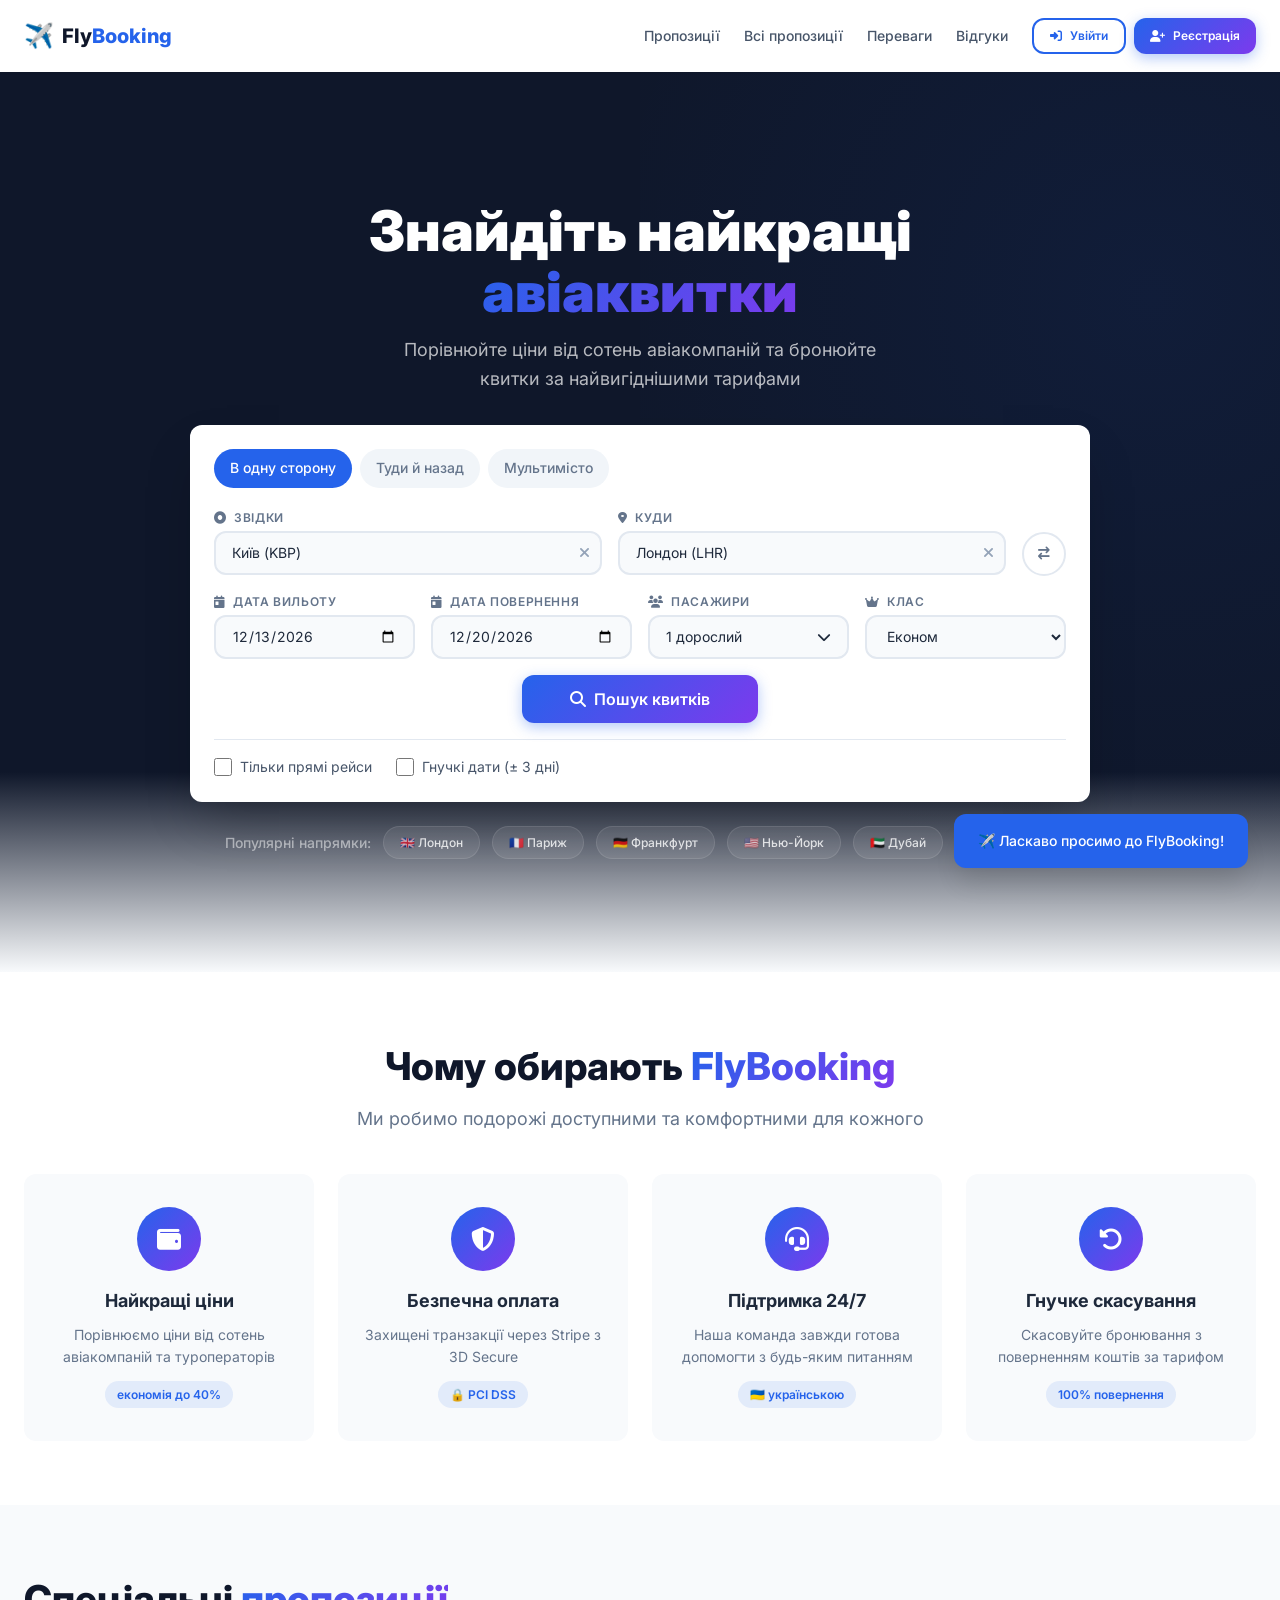
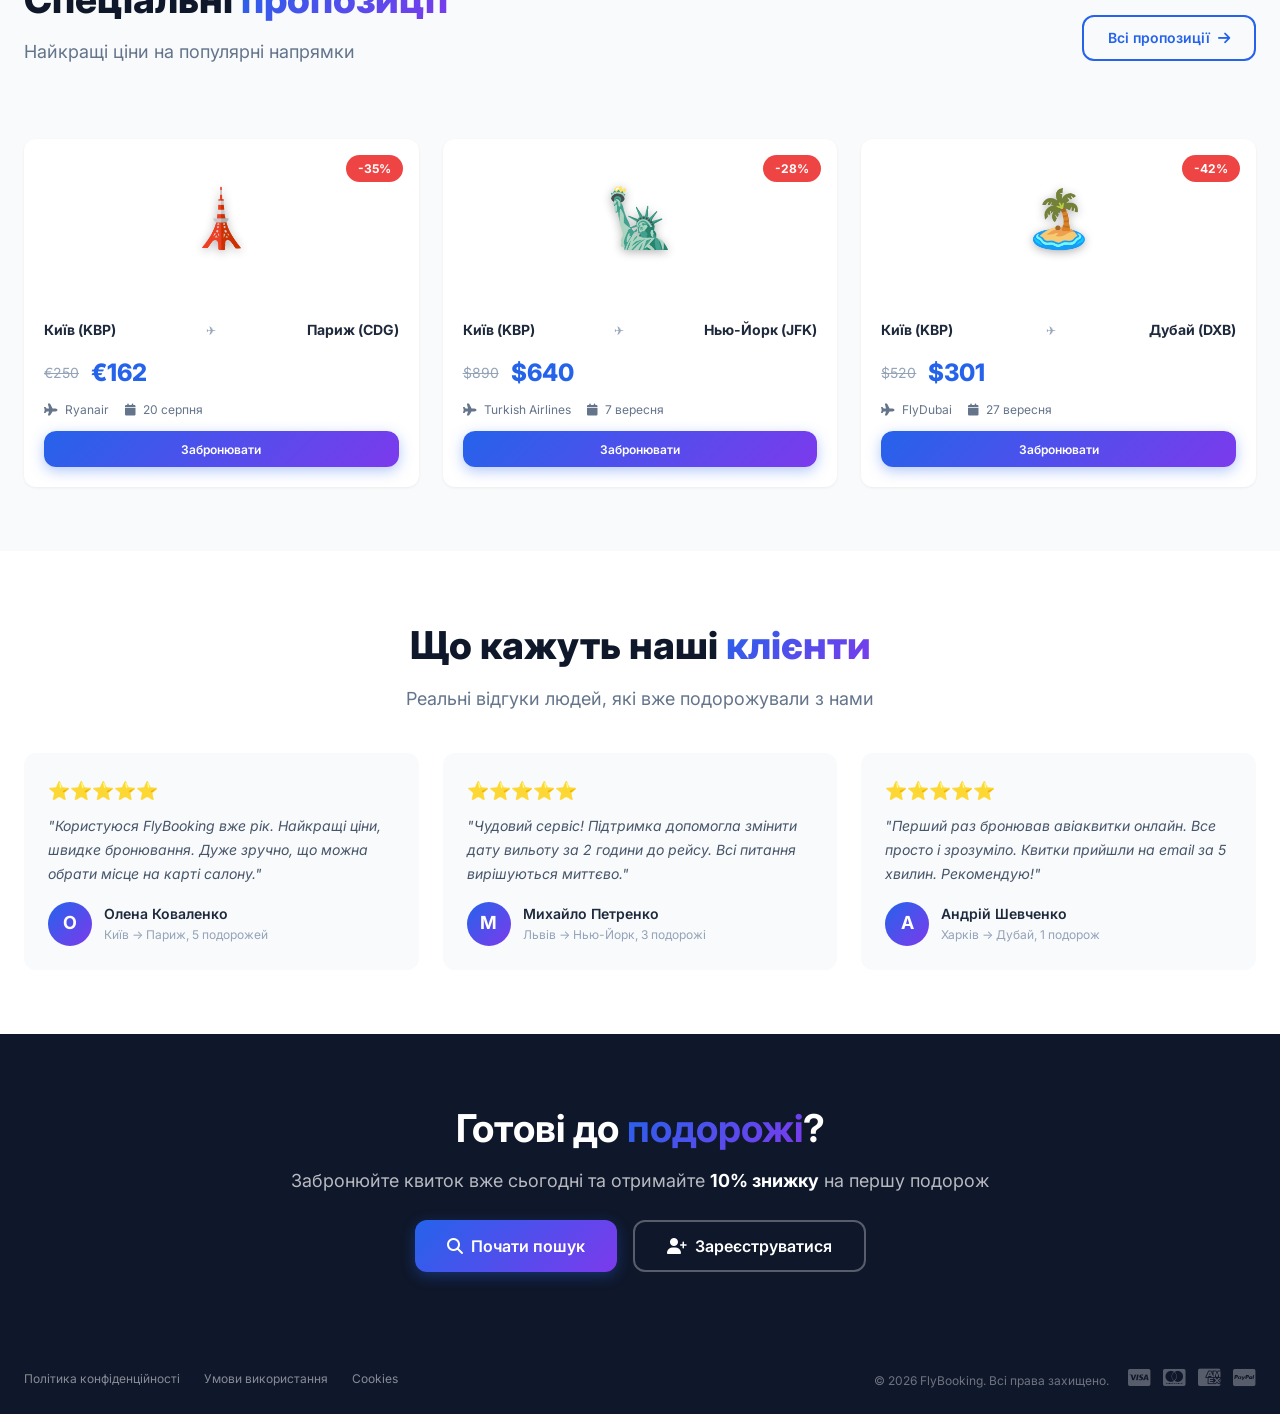
==== commit c4ca1204: "Update index.html" ====
--- a/index.html
+++ b/index.html
@@ -15,9 +15,6 @@
     <link rel="stylesheet" href="https://cdnjs.cloudflare.com/ajax/libs/font-awesome/6.4.2/css/all.min.css">
 
     <style>
-        /* ============================================
-           ГЛОБАЛЬНІ СТИЛІ
-           ============================================ */
         * {
             margin: 0;
             padding: 0;
@@ -74,9 +71,6 @@
             width: 100%;
         }
 
-        /* ============================================
-           КНОПКИ
-           ============================================ */
         .btn {
             display: inline-flex;
             align-items: center;
@@ -148,9 +142,6 @@
             justify-content: center;
         }
 
-        /* ============================================
-           HEADER
-           ============================================ */
         .header {
             background: var(--color-white);
             box-shadow: var(--shadow);
@@ -202,7 +193,6 @@
         }
         .nav-links a:hover { color: var(--color-primary); }
 
-        /* ===== USER DROPDOWN ===== */
         .user-dropdown-wrapper {
             position: relative;
             display: inline-block;
@@ -329,9 +319,6 @@
             gap: 0.5rem;
         }
 
-        /* ============================================
-           HERO
-           ============================================ */
         .hero {
             background: var(--color-secondary);
             padding: 4rem 0 3rem;
@@ -397,7 +384,6 @@
             margin-bottom: 2rem;
         }
 
-        /* ===== SEARCH FORM ===== */
         .search-wrapper {
             background: var(--color-white);
             border-radius: var(--radius);
@@ -479,7 +465,6 @@
             box-shadow: 0 0 0 3px rgba(37, 99, 235, 0.15);
         }
 
-        /* Combobox Styles */
         .combobox-wrapper {
             position: relative;
             width: 100%;
@@ -711,7 +696,6 @@
             cursor: pointer;
         }
 
-        /* ===== POPULAR DESTINATIONS ===== */
         .popular-destinations {
             margin-top: 1.5rem;
             display: flex;
@@ -743,7 +727,6 @@
             transform: translateY(-2px);
         }
 
-        /* ===== FEATURES ===== */
         .features {
             padding: 4rem 0;
             background: var(--color-white);
@@ -812,7 +795,6 @@
             font-weight: 600;
         }
 
-        /* ===== OFFERS ===== */
         .offers {
             padding: 4rem 0;
             background: var(--color-gray-50);
@@ -905,7 +887,6 @@
         }
         .offer-meta i { margin-right: 0.25rem; }
 
-        /* ===== TESTIMONIALS ===== */
         .testimonials {
             padding: 4rem 0;
             background: var(--color-white);
@@ -955,7 +936,6 @@
         .author-name { font-weight: 600; font-size: 0.875rem; }
         .author-info { font-size: 0.75rem; color: var(--color-gray-400); }
 
-        /* ===== CTA ===== */
         .cta-section {
             padding: 4rem 0;
             background: var(--color-secondary);
@@ -985,7 +965,6 @@
             flex-wrap: wrap;
         }
 
-        /* ===== FOOTER ===== */
         .footer {
             background: var(--color-gray-900);
             color: rgba(255,255,255,0.7);
@@ -1020,9 +999,6 @@
         .footer-payment i { transition: color var(--transition); }
         .footer-payment i:hover { color: rgba(255,255,255,0.6); }
 
-        /* ============================================
-           МОДАЛЬНІ ВІКНА
-           ============================================ */
         .modal-overlay {
             display: none;
             position: fixed;
@@ -1171,7 +1147,6 @@
         }
         .modal-footer a:hover { text-decoration: underline; }
 
-        /* ===== TOAST ===== */
         .toast-container {
             position: fixed;
             bottom: 2rem;
@@ -1201,9 +1176,6 @@
             to { opacity: 1; transform: translateY(0); }
         }
 
-        /* ============================================
-           MOBILE
-           ============================================ */
         .mobile-toggle {
             display: none;
             flex-direction: column;
@@ -1277,9 +1249,6 @@
             color: var(--color-primary);
         }
 
-        /* ============================================
-           АДАПТИВНІСТЬ
-           ============================================ */
         @media (max-width: 1024px) {
             .features-grid { grid-template-columns: repeat(2, 1fr); }
             .offers-grid { grid-template-columns: repeat(2, 1fr); }
@@ -1351,13 +1320,11 @@
             </a>
 
             <ul class="nav-links">
-                <li><a href="#offers"><i class="fas fa-tags"></i> Пропозиції</a></li>
-                <li><a href="offers.html"><i class="fas fa-list"></i> Всі пропозиції</a></li>
-                <li><a href="#features"><i class="fas fa-star"></i> Переваги</a></li>
-                <li><a href="#testimonials"><i class="fas fa-comment"></i> Відгуки</a></li>
-                <li class="nav-auth" id="navAuth">
-                    <!-- Заповнюється через JS -->
-                </li>
+                <li><a href="#offers">Пропозиції</a></li>
+                <li><a href="offers.html">Всі пропозиції</a></li>
+                <li><a href="#features">Переваги</a></li>
+                <li><a href="#testimonials">Відгуки</a></li>
+                <li class="nav-auth" id="navAuth"></li>
             </ul>
 
             <button class="mobile-toggle" id="mobileToggle" aria-label="Відкрити меню">
@@ -1370,9 +1337,7 @@
 
     <div class="mobile-menu" id="mobileMenu">
         <div class="container">
-            <ul id="mobileNavLinks">
-                <!-- Заповнюється через JS -->
-            </ul>
+            <ul id="mobileNavLinks"></ul>
         </div>
     </div>
 </header>
@@ -1609,9 +1574,7 @@
             </a>
         </div>
 
-        <div class="offers-grid" id="mainOffersGrid">
-            <!-- Заповнюється через JS -->
-        </div>
+        <div class="offers-grid" id="mainOffersGrid"></div>
     </div>
 </section>
 
@@ -1714,23 +1677,20 @@
     </div>
 </footer>
 
-<!-- ===== МОДАЛКА ВХОДУ ===== -->
+<!-- ===== МОДАЛКИ ===== -->
 <div class="modal-overlay" id="loginModal">
     <div class="modal">
         <button class="modal-close" onclick="closeModal('loginModal')">
             <i class="fas fa-times"></i>
         </button>
-
         <div class="modal-brand">
             <a href="index.html" class="logo" style="justify-content: center;">
                 <span class="logo-icon">✈️</span>
                 <span class="logo-text">Fly<span>Booking</span></span>
             </a>
         </div>
-
         <h2 class="modal-title">Ласкаво просимо!</h2>
         <p class="modal-subtitle">Увійдіть у свій акаунт, щоб продовжити</p>
-
         <div class="social-login">
             <button class="btn-social" onclick="showToast('🔵 Вхід через Google...', 'info')">
                 <img src="data:image/svg+xml,%3Csvg xmlns='http://www.w3.org/2000/svg' width='18' height='18' viewBox='0 0 48 48'%3E%3Cpath fill='%23EA4335' d='M24 9.5c3.54 0 6.71 1.22 9.21 3.6l6.85-6.85C35.9 2.38 30.47 0 24 0 14.62 0 6.51 5.38 2.56 13.22l7.98 6.19C12.43 13.72 17.74 9.5 24 9.5z'/%3E%3Cpath fill='%234285F4' d='M46.98 24.55c0-1.57-.15-3.09-.38-4.55H24v9.02h12.94c-.58 2.96-2.26 5.48-4.78 7.18l7.73 6c4.51-4.18 7.09-10.36 7.09-17.65z'/%3E%3Cpath fill='%23FBBC05' d='M10.53 28.59A14.5 14.5 0 0 1 9.5 24c0-1.59.28-3.14.76-4.59l-7.98-6.19A23.99 23.99 0 0 0 0 24c0 3.77.87 7.35 2.56 10.56l7.97-5.97z'/%3E%3Cpath fill='%2334A853' d='M24 48c6.48 0 11.93-2.13 15.89-5.81l-7.73-6c-2.15 1.45-4.92 2.3-8.16 2.3-6.26 0-11.57-4.22-13.47-9.91l-7.98 5.97C6.51 42.62 14.62 48 24 48z'/%3E%3C/svg%3E" alt="Google" style="width:18px; height:18px;">
@@ -1741,9 +1701,7 @@
                 Facebook
             </button>
         </div>
-
         <div class="divider">або з email</div>
-
         <form id="loginForm" onsubmit="handleLogin(event)">
             <div class="form-group">
                 <input type="email" class="form-input" placeholder="Email" id="loginEmail" required value="demo@flybooking.com">
@@ -1759,30 +1717,25 @@
                 <i class="fas fa-sign-in-alt"></i> Увійти
             </button>
         </form>
-
         <div class="modal-footer">
             Ще немає акаунта? <a onclick="switchModal('register')">Зареєструватися</a>
         </div>
     </div>
 </div>
 
-<!-- ===== МОДАЛКА РЕЄСТРАЦІЇ ===== -->
 <div class="modal-overlay" id="registerModal">
     <div class="modal">
         <button class="modal-close" onclick="closeModal('registerModal')">
             <i class="fas fa-times"></i>
         </button>
-
         <div class="modal-brand">
             <a href="index.html" class="logo" style="justify-content: center;">
                 <span class="logo-icon">✈️</span>
                 <span class="logo-text">Fly<span>Booking</span></span>
             </a>
         </div>
-
         <h2 class="modal-title">Створіть акаунт</h2>
         <p class="modal-subtitle">Приєднуйтесь та отримуйте бонуси за кожну подорож</p>
-
         <form id="registerForm" onsubmit="handleRegister(event)">
             <div class="form-group">
                 <input type="text" class="form-input" placeholder="Ім'я" id="regFirstName" required>
@@ -1810,7 +1763,6 @@
                 <i class="fas fa-user-plus"></i> Зареєструватися
             </button>
         </form>
-
         <div class="modal-footer">
             Вже маєте акаунт? <a onclick="switchModal('login')">Увійти</a>
         </div>
@@ -1822,438 +1774,423 @@
 
 <!-- ===== JAVASCRIPT ===== -->
 <script>
-    (function() {
-        'use strict';
-
-        // ============================================
-        // ДАНІ ДЛЯ АВТОДОПОВНЕННЯ (МІСТА)
-        // ============================================
-        const cities = [
-            { name: 'Київ', code: 'KBP', country: 'Україна' },
-            { name: 'Львів', code: 'LWO', country: 'Україна' },
-            { name: 'Одеса', code: 'ODS', country: 'Україна' },
-            { name: 'Дніпро', code: 'DNK', country: 'Україна' },
-            { name: 'Харків', code: 'HRK', country: 'Україна' },
-            { name: 'Варшава', code: 'WAW', country: 'Польща' },
-            { name: 'Краків', code: 'KRK', country: 'Польща' },
-            { name: 'Кишинів', code: 'KIV', country: 'Молдова' },
-            { name: 'Лондон', code: 'LHR', country: 'Велика Британія' },
-            { name: 'Париж', code: 'CDG', country: 'Франція' },
-            { name: 'Франкфурт', code: 'FRA', country: 'Німеччина' },
-            { name: 'Берлін', code: 'BER', country: 'Німеччина' },
-            { name: 'Мюнхен', code: 'MUC', country: 'Німеччина' },
-            { name: 'Нью-Йорк', code: 'JFK', country: 'США' },
-            { name: 'Дубай', code: 'DXB', country: 'ОАЕ' },
-            { name: 'Бангкок', code: 'BKK', country: 'Таїланд' },
-            { name: 'Стамбул', code: 'IST', country: 'Туреччина' },
-            { name: 'Амстердам', code: 'AMS', country: 'Нідерланди' },
-            { name: 'Рим', code: 'FCO', country: 'Італія' },
-            { name: 'Мадрид', code: 'MAD', country: 'Іспанія' },
-            { name: 'Барселона', code: 'BCN', country: 'Іспанія' },
-            { name: 'Лісабон', code: 'LIS', country: 'Португалія' },
-            { name: 'Афіни', code: 'ATH', country: 'Греція' },
-            { name: 'Каїр', code: 'CAI', country: 'Єгипет' },
-            { name: 'Токіо', code: 'NRT', country: 'Японія' },
-            { name: 'Пекін', code: 'PEK', country: 'Китай' },
-            { name: 'Сінгапур', code: 'SIN', country: 'Сінгапур' },
-            { name: 'Сідней', code: 'SYD', country: 'Австралія' },
-            { name: 'Лос-Анджелес', code: 'LAX', country: 'США' },
-            { name: 'Майамі', code: 'MIA', country: 'США' },
-            { name: 'Торонто', code: 'YYZ', country: 'Канада' },
-            { name: 'Мехіко', code: 'MEX', country: 'Мексика' },
-            { name: 'Сан-Паулу', code: 'GRU', country: 'Бразилія' },
-            { name: 'Йоганнесбург', code: 'JNB', country: 'ПАР' },
-            { name: 'Мумбаї', code: 'BOM', country: 'Індія' },
-        ];
-
-        // ============================================
-        // ДАНІ ПРО ПРОПОЗИЦІЇ (зображення, знижки, ціни)
-        // ============================================
-        const offerData = [
-            { origin: 'Київ (KBP)', dest: 'Париж (CDG)', discount: 35, oldPrice: '€250', newPrice: '€162', airline: 'Ryanair', emoji: '🗼', image: 'https://images.unsplash.com/photo-1502602898657-3e91760cbb34?w=600&h=400&fit=crop' },
-            { origin: 'Київ (KBP)', dest: 'Нью-Йорк (JFK)', discount: 28, oldPrice: '$890', newPrice: '$640', airline: 'Turkish Airlines', emoji: '🗽', image: 'https://images.unsplash.com/photo-1496442226666-8d4d0e62e6e9?w=600&h=400&fit=crop' },
-            { origin: 'Київ (KBP)', dest: 'Дубай (DXB)', discount: 42, oldPrice: '$520', newPrice: '$301', airline: 'FlyDubai', emoji: '🏝️', image: 'https://images.unsplash.com/photo-1512453979798-5ea266f8880c?w=600&h=400&fit=crop' },
-        ];
-
-        // ============================
-        // 1. ПЕРЕВІРКА АВТОРИЗАЦІЇ
-        // ============================
-        function getUser() {
-            return JSON.parse(localStorage.getItem('flybooking_user'));
-        }
-
-        function setUser(user) {
-            localStorage.setItem('flybooking_user', JSON.stringify(user));
-        }
-
-        function removeUser() {
-            localStorage.removeItem('flybooking_user');
-        }
-
-        // ============================
-        // 2. РЕНДЕР НАВІГАЦІЇ
-        // ============================
-        function renderNav() {
-            const user = getUser();
-            const navAuth = document.getElementById('navAuth');
-            const mobileNav = document.getElementById('mobileNavLinks');
-
-            if (user) {
-                const initials = (user.firstName.charAt(0) + user.lastName.charAt(0)).toUpperCase();
-
-                navAuth.innerHTML = `
-                    <div class="user-dropdown-wrapper">
-                        <button class="user-menu-btn" id="userMenuBtn">
-                            <span class="avatar">${initials}</span>
-                            ${user.firstName}
-                            <i class="fas fa-chevron-down chevron"></i>
-                        </button>
-                        <div class="user-dropdown" id="userDropdown">
-                            <a href="profile.html" class="dropdown-item">
-                                <i class="fas fa-user"></i> Мій профіль
-                            </a>
-                            <a href="bookings.html" class="dropdown-item">
-                                <i class="fas fa-ticket-alt"></i> Мої бронювання
-                            </a>
-                            <a href="edit-profile.html" class="dropdown-item">
-                                <i class="fas fa-user-edit"></i> Редагувати профіль
-                            </a>
-                            <a href="bonus.html" class="dropdown-item">
-                                <i class="fas fa-gift"></i> Бонуси
-                            </a>
-                            <a href="settings.html" class="dropdown-item">
-                                <i class="fas fa-cog"></i> Налаштування
-                            </a>
-                            <a href="help.html" class="dropdown-item">
-                                <i class="fas fa-question-circle"></i> Допомога
-                            </a>
-                            <div class="dropdown-divider"></div>
-                            <button class="dropdown-item logout" onclick="handleLogout()">
-                                <i class="fas fa-sign-out-alt"></i> Вийти
-                            </button>
-                        </div>
-                    </div>
-                `;
-
-                mobileNav.innerHTML = `
-                    <li><a href="#offers"><i class="fas fa-tags"></i> Пропозиції</a></li>
-                    <li><a href="offers.html"><i class="fas fa-list"></i> Всі пропозиції</a></li>
-                    <li><a href="#features"><i class="fas fa-star"></i> Переваги</a></li>
-                    <li><a href="#testimonials"><i class="fas fa-comment"></i> Відгуки</a></li>
-                    <li><a href="profile.html"><i class="fas fa-user"></i> Мій профіль</a></li>
-                    <li><a href="bookings.html"><i class="fas fa-ticket-alt"></i> Мої бронювання</a></li>
-                    <li><a href="edit-profile.html"><i class="fas fa-user-edit"></i> Редагувати профіль</a></li>
-                    <li><a href="bonus.html"><i class="fas fa-gift"></i> Бонуси</a></li>
-                    <li><a href="settings.html"><i class="fas fa-cog"></i> Налаштування</a></li>
-                    <li><a href="help.html"><i class="fas fa-question-circle"></i> Допомога</a></li>
-                    <li>
-                        <button class="btn btn-danger btn-block" onclick="handleLogout()">
+    // ============================================
+    // ДАНІ ДЛЯ АВТОДОПОВНЕННЯ
+    // ============================================
+    const cities = [
+        { name: 'Київ', code: 'KBP', country: 'Україна' },
+        { name: 'Львів', code: 'LWO', country: 'Україна' },
+        { name: 'Одеса', code: 'ODS', country: 'Україна' },
+        { name: 'Дніпро', code: 'DNK', country: 'Україна' },
+        { name: 'Харків', code: 'HRK', country: 'Україна' },
+        { name: 'Варшава', code: 'WAW', country: 'Польща' },
+        { name: 'Краків', code: 'KRK', country: 'Польща' },
+        { name: 'Кишинів', code: 'KIV', country: 'Молдова' },
+        { name: 'Лондон', code: 'LHR', country: 'Велика Британія' },
+        { name: 'Париж', code: 'CDG', country: 'Франція' },
+        { name: 'Франкфурт', code: 'FRA', country: 'Німеччина' },
+        { name: 'Берлін', code: 'BER', country: 'Німеччина' },
+        { name: 'Мюнхен', code: 'MUC', country: 'Німеччина' },
+        { name: 'Нью-Йорк', code: 'JFK', country: 'США' },
+        { name: 'Дубай', code: 'DXB', country: 'ОАЕ' },
+        { name: 'Бангкок', code: 'BKK', country: 'Таїланд' },
+        { name: 'Стамбул', code: 'IST', country: 'Туреччина' },
+        { name: 'Амстердам', code: 'AMS', country: 'Нідерланди' },
+        { name: 'Рим', code: 'FCO', country: 'Італія' },
+        { name: 'Мадрид', code: 'MAD', country: 'Іспанія' },
+        { name: 'Барселона', code: 'BCN', country: 'Іспанія' },
+        { name: 'Лісабон', code: 'LIS', country: 'Португалія' },
+        { name: 'Афіни', code: 'ATH', country: 'Греція' },
+        { name: 'Каїр', code: 'CAI', country: 'Єгипет' },
+        { name: 'Токіо', code: 'NRT', country: 'Японія' },
+        { name: 'Пекін', code: 'PEK', country: 'Китай' },
+        { name: 'Сінгапур', code: 'SIN', country: 'Сінгапур' },
+        { name: 'Сідней', code: 'SYD', country: 'Австралія' },
+        { name: 'Лос-Анджелес', code: 'LAX', country: 'США' },
+        { name: 'Майамі', code: 'MIA', country: 'США' },
+        { name: 'Торонто', code: 'YYZ', country: 'Канада' },
+        { name: 'Мехіко', code: 'MEX', country: 'Мексика' },
+        { name: 'Сан-Паулу', code: 'GRU', country: 'Бразилія' },
+        { name: 'Йоганнесбург', code: 'JNB', country: 'ПАР' },
+        { name: 'Мумбаї', code: 'BOM', country: 'Індія' },
+    ];
+
+    // ============================================
+    // ДАНІ ПРО ПРОПОЗИЦІЇ
+    // ============================================
+    const offerData = [
+        { origin: 'Київ (KBP)', dest: 'Париж (CDG)', discount: 35, oldPrice: '€250', newPrice: '€162', airline: 'Ryanair', emoji: '🗼', image: 'https://images.unsplash.com/photo-1502602898657-3e91760cbb34?w=600&h=400&fit=crop' },
+        { origin: 'Київ (KBP)', dest: 'Нью-Йорк (JFK)', discount: 28, oldPrice: '$890', newPrice: '$640', airline: 'Turkish Airlines', emoji: '🗽', image: 'https://images.unsplash.com/photo-1496442226666-8d4d0e62e6e9?w=600&h=400&fit=crop' },
+        { origin: 'Київ (KBP)', dest: 'Дубай (DXB)', discount: 42, oldPrice: '$520', newPrice: '$301', airline: 'FlyDubai', emoji: '🏝️', image: 'https://images.unsplash.com/photo-1512453979798-5ea266f8880c?w=600&h=400&fit=crop' },
+    ];
+
+    // ============================================
+    // АВТОРИЗАЦІЯ
+    // ============================================
+    function getUser() {
+        return JSON.parse(localStorage.getItem('flybooking_user'));
+    }
+
+    function setUser(user) {
+        localStorage.setItem('flybooking_user', JSON.stringify(user));
+    }
+
+    function removeUser() {
+        localStorage.removeItem('flybooking_user');
+    }
+
+    // ============================================
+    // РЕНДЕР НАВІГАЦІЇ
+    // ============================================
+    function renderNav() {
+        const user = getUser();
+        const navAuth = document.getElementById('navAuth');
+        const mobileNav = document.getElementById('mobileNavLinks');
+
+        if (user) {
+            const initials = (user.firstName.charAt(0) + user.lastName.charAt(0)).toUpperCase();
+
+            navAuth.innerHTML = `
+                <div class="user-dropdown-wrapper">
+                    <button class="user-menu-btn" id="userMenuBtn">
+                        <span class="avatar">${initials}</span>
+                        ${user.firstName}
+                        <i class="fas fa-chevron-down chevron"></i>
+                    </button>
+                    <div class="user-dropdown" id="userDropdown">
+                        <a href="profile.html" class="dropdown-item">
+                            <i class="fas fa-user"></i> Мій профіль
+                        </a>
+                        <a href="bookings.html" class="dropdown-item">
+                            <i class="fas fa-ticket-alt"></i> Мої бронювання
+                        </a>
+                        <a href="edit-profile.html" class="dropdown-item">
+                            <i class="fas fa-user-edit"></i> Редагувати профіль
+                        </a>
+                        <a href="bonus.html" class="dropdown-item">
+                            <i class="fas fa-gift"></i> Бонуси
+                        </a>
+                        <a href="settings.html" class="dropdown-item">
+                            <i class="fas fa-cog"></i> Налаштування
+                        </a>
+                        <a href="help.html" class="dropdown-item">
+                            <i class="fas fa-question-circle"></i> Допомога
+                        </a>
+                        <div class="dropdown-divider"></div>
+                        <button class="dropdown-item logout" onclick="handleLogout()">
                             <i class="fas fa-sign-out-alt"></i> Вийти
                         </button>
-                    </li>
-                `;
-
-                setTimeout(function() {
-                    const menuBtn = document.getElementById('userMenuBtn');
-                    const dropdown = document.getElementById('userDropdown');
-                    if (menuBtn && dropdown) {
-                        menuBtn.addEventListener('click', function(e) {
-                            e.stopPropagation();
-                            this.classList.toggle('active');
-                            dropdown.classList.toggle('open');
-                        });
-                        document.addEventListener('click', function(e) {
-                            if (!dropdown.contains(e.target) && !menuBtn.contains(e.target)) {
-                                menuBtn.classList.remove('active');
-                                dropdown.classList.remove('open');
-                            }
-                        });
-                    }
-                }, 50);
-
-            } else {
-                navAuth.innerHTML = `
-                    <button class="btn btn-outline btn-sm" onclick="openModal('login')">
-                        <i class="fas fa-sign-in-alt"></i> Увійти
+                    </div>
+                </div>
+            `;
+
+            mobileNav.innerHTML = `
+                <li><a href="#offers">Пропозиції</a></li>
+                <li><a href="offers.html">Всі пропозиції</a></li>
+                <li><a href="#features">Переваги</a></li>
+                <li><a href="#testimonials">Відгуки</a></li>
+                <li><a href="profile.html">Мій профіль</a></li>
+                <li><a href="bookings.html">Мої бронювання</a></li>
+                <li><a href="edit-profile.html">Редагувати профіль</a></li>
+                <li><a href="bonus.html">Бонуси</a></li>
+                <li><a href="settings.html">Налаштування</a></li>
+                <li><a href="help.html">Допомога</a></li>
+                <li>
+                    <button class="btn btn-danger btn-block" onclick="handleLogout()">
+                        Вийти
                     </button>
-                    <button class="btn btn-primary btn-sm" onclick="openModal('register')">
-                        <i class="fas fa-user-plus"></i> Реєстрація
+                </li>
+            `;
+
+            setTimeout(function() {
+                const menuBtn = document.getElementById('userMenuBtn');
+                const dropdown = document.getElementById('userDropdown');
+                if (menuBtn && dropdown) {
+                    menuBtn.addEventListener('click', function(e) {
+                        e.stopPropagation();
+                        this.classList.toggle('active');
+                        dropdown.classList.toggle('open');
+                    });
+                    document.addEventListener('click', function(e) {
+                        if (!dropdown.contains(e.target) && !menuBtn.contains(e.target)) {
+                            menuBtn.classList.remove('active');
+                            dropdown.classList.remove('open');
+                        }
+                    });
+                }
+            }, 50);
+
+        } else {
+            navAuth.innerHTML = `
+                <button class="btn btn-outline btn-sm" onclick="openModal('login')">
+                    <i class="fas fa-sign-in-alt"></i> Увійти
+                </button>
+                <button class="btn btn-primary btn-sm" onclick="openModal('register')">
+                    <i class="fas fa-user-plus"></i> Реєстрація
+                </button>
+            `;
+
+            mobileNav.innerHTML = `
+                <li><a href="#offers">Пропозиції</a></li>
+                <li><a href="offers.html">Всі пропозиції</a></li>
+                <li><a href="#features">Переваги</a></li>
+                <li><a href="#testimonials">Відгуки</a></li>
+                <li>
+                    <button class="btn btn-outline btn-block" onclick="openModal('login')">
+                        Увійти
                     </button>
-                `;
-
-                mobileNav.innerHTML = `
-                    <li><a href="#offers"><i class="fas fa-tags"></i> Пропозиції</a></li>
-                    <li><a href="offers.html"><i class="fas fa-list"></i> Всі пропозиції</a></li>
-                    <li><a href="#features"><i class="fas fa-star"></i> Переваги</a></li>
-                    <li><a href="#testimonials"><i class="fas fa-comment"></i> Відгуки</a></li>
-                    <li>
-                        <button class="btn btn-outline btn-block" onclick="openModal('login')">
-                            <i class="fas fa-sign-in-alt"></i> Увійти
-                        </button>
-                    </li>
-                    <li>
-                        <button class="btn btn-primary btn-block" onclick="openModal('register')">
-                            <i class="fas fa-user-plus"></i> Реєстрація
-                        </button>
-                    </li>
-                `;
-            }
-        }
-
-        // ============================
-        // 3. MOBILE MENU
-        // ============================
-        const mobileToggle = document.getElementById('mobileToggle');
-        const mobileMenu = document.getElementById('mobileMenu');
-
+                </li>
+                <li>
+                    <button class="btn btn-primary btn-block" onclick="openModal('register')">
+                        Реєстрація
+                    </button>
+                </li>
+            `;
+        }
+    }
+
+    // ============================================
+    // MOBILE MENU
+    // ============================================
+    const mobileToggle = document.getElementById('mobileToggle');
+    const mobileMenu = document.getElementById('mobileMenu');
+
+    if (mobileToggle && mobileMenu) {
         mobileToggle.addEventListener('click', function() {
             this.classList.toggle('active');
             mobileMenu.classList.toggle('open');
             document.body.style.overflow = mobileMenu.classList.contains('open') ? 'hidden' : '';
         });
-
-        // ============================
-        // 4. TOAST
-        // ============================
-        window.showToast = function(message, type = 'info') {
-            const container = document.getElementById('toastContainer');
-            const toast = document.createElement('div');
-            toast.className = `toast toast-${type}`;
-            toast.textContent = message;
-            container.appendChild(toast);
-
-            setTimeout(function() {
-                toast.style.opacity = '0';
-                toast.style.transform = 'translateY(20px)';
-                toast.style.transition = 'all 0.3s ease';
-                setTimeout(function() { toast.remove(); }, 300);
-            }, 3500);
-        };
-
-        // ============================
-        // 5. МОДАЛКИ
-        // ============================
-        window.openModal = function(type) {
-            if (type === 'login') {
-                document.getElementById('loginModal').classList.add('active');
-                document.body.style.overflow = 'hidden';
-            } else if (type === 'register') {
-                document.getElementById('registerModal').classList.add('active');
-                document.body.style.overflow = 'hidden';
-            }
-        };
-
-        window.closeModal = function(id) {
-            document.getElementById(id).classList.remove('active');
-            document.body.style.overflow = '';
-        };
-
-        window.switchModal = function(type) {
-            closeModal('loginModal');
-            closeModal('registerModal');
-            setTimeout(() => openModal(type), 200);
-        };
-
-        document.querySelectorAll('.modal-overlay').forEach(function(overlay) {
-            overlay.addEventListener('click', function(e) {
-                if (e.target === this) {
-                    this.classList.remove('active');
-                    document.body.style.overflow = '';
-                }
-            });
-        });
-
-        document.addEventListener('keydown', function(e) {
-            if (e.key === 'Escape') {
-                document.querySelectorAll('.modal-overlay.active').forEach(function(modal) {
-                    modal.classList.remove('active');
-                });
+    }
+
+    // ============================================
+    // TOAST
+    // ============================================
+    window.showToast = function(message, type = 'info') {
+        const container = document.getElementById('toastContainer');
+        if (!container) return;
+        const toast = document.createElement('div');
+        toast.className = `toast toast-${type}`;
+        toast.textContent = message;
+        container.appendChild(toast);
+
+        setTimeout(function() {
+            toast.style.opacity = '0';
+            toast.style.transform = 'translateY(20px)';
+            toast.style.transition = 'all 0.3s ease';
+            setTimeout(function() { toast.remove(); }, 300);
+        }, 3500);
+    };
+
+    // ============================================
+    // МОДАЛКИ
+    // ============================================
+    window.openModal = function(type) {
+        if (type === 'login') {
+            document.getElementById('loginModal').classList.add('active');
+            document.body.style.overflow = 'hidden';
+        } else if (type === 'register') {
+            document.getElementById('registerModal').classList.add('active');
+            document.body.style.overflow = 'hidden';
+        }
+    };
+
+    window.closeModal = function(id) {
+        document.getElementById(id).classList.remove('active');
+        document.body.style.overflow = '';
+    };
+
+    window.switchModal = function(type) {
+        closeModal('loginModal');
+        closeModal('registerModal');
+        setTimeout(() => openModal(type), 200);
+    };
+
+    document.querySelectorAll('.modal-overlay').forEach(function(overlay) {
+        overlay.addEventListener('click', function(e) {
+            if (e.target === this) {
+                this.classList.remove('active');
                 document.body.style.overflow = '';
             }
         });
-
-        // ============================
-        // 6. TOGGLE PASSWORD
-        // ============================
-        window.togglePassword = function(inputId, btn) {
-            const input = document.getElementById(inputId);
-            const icon = btn.querySelector('i');
-            if (input.type === 'password') {
-                input.type = 'text';
-                icon.classList.remove('fa-eye');
-                icon.classList.add('fa-eye-slash');
+    });
+
+    document.addEventListener('keydown', function(e) {
+        if (e.key === 'Escape') {
+            document.querySelectorAll('.modal-overlay.active').forEach(function(modal) {
+                modal.classList.remove('active');
+            });
+            document.body.style.overflow = '';
+        }
+    });
+
+    // ============================================
+    // TOGGLE PASSWORD
+    // ============================================
+    window.togglePassword = function(inputId, btn) {
+        const input = document.getElementById(inputId);
+        if (!input) return;
+        const icon = btn.querySelector('i');
+        if (input.type === 'password') {
+            input.type = 'text';
+            icon.classList.remove('fa-eye');
+            icon.classList.add('fa-eye-slash');
+        } else {
+            input.type = 'password';
+            icon.classList.remove('fa-eye-slash');
+            icon.classList.add('fa-eye');
+        }
+    };
+
+    // ============================================
+    // КОМБОБОКС
+    // ============================================
+    function createCombobox(inputId, dropdownId, clearId) {
+        const input = document.getElementById(inputId);
+        const dropdown = document.getElementById(dropdownId);
+        const clearBtn = document.getElementById(clearId);
+
+        if (!input || !dropdown || !clearBtn) return null;
+
+        function getCityDisplay(city) {
+            return `${city.name} (${city.code})`;
+        }
+
+        function parseInput(text) {
+            const trimmed = text.trim().toLowerCase();
+            if (!trimmed) return null;
+            const codeMatch = trimmed.match(/\(([^)]+)\)$/);
+            if (codeMatch) {
+                const code = codeMatch[1].toUpperCase();
+                const found = cities.find(c => c.code === code);
+                if (found) return found;
+            }
+            const found = cities.find(c =>
+                c.name.toLowerCase() === trimmed ||
+                c.name.toLowerCase().includes(trimmed) ||
+                c.code.toLowerCase() === trimmed
+            );
+            return found || null;
+        }
+
+        function updateDropdown(query) {
+            const trimmed = query.trim().toLowerCase();
+            let filtered = [];
+            if (!trimmed) {
+                filtered = [...cities];
             } else {
-                input.type = 'password';
-                icon.classList.remove('fa-eye-slash');
-                icon.classList.add('fa-eye');
+                filtered = cities.filter(c =>
+                    c.name.toLowerCase().includes(trimmed) ||
+                    c.code.toLowerCase().includes(trimmed) ||
+                    c.country.toLowerCase().includes(trimmed)
+                );
+            }
+            if (filtered.length === 0) {
+                dropdown.innerHTML = `<div class="no-results">Міст не знайдено</div>`;
+            } else {
+                dropdown.innerHTML = filtered.map(city => `
+                    <div class="combobox-item" data-city='${JSON.stringify(city)}'>
+                        ${city.name} <span class="city-code">(${city.code})</span>
+                        <span class="country">${city.country}</span>
+                    </div>
+                `).join('');
+            }
+            dropdown.classList.add('open');
+        }
+
+        input.addEventListener('input', function() {
+            const val = this.value;
+            clearBtn.classList.toggle('visible', val.length > 0);
+            updateDropdown(val);
+        });
+
+        input.addEventListener('focus', function() {
+            const val = this.value;
+            if (val.trim()) {
+                updateDropdown(val);
+            } else {
+                updateDropdown('');
+            }
+        });
+
+        dropdown.addEventListener('click', function(e) {
+            const item = e.target.closest('.combobox-item');
+            if (!item) return;
+            const city = JSON.parse(item.dataset.city);
+            const displayValue = getCityDisplay(city);
+            input.value = displayValue;
+            dropdown.classList.remove('open');
+            clearBtn.classList.toggle('visible', true);
+            input.dataset.cityCode = city.code;
+            input.dataset.cityName = city.name;
+        });
+
+        clearBtn.addEventListener('click', function() {
+            input.value = '';
+            this.classList.remove('visible');
+            dropdown.classList.remove('open');
+            input.focus();
+            delete input.dataset.cityCode;
+            delete input.dataset.cityName;
+        });
+
+        document.addEventListener('click', function(e) {
+            const wrapper = input.closest('.combobox-wrapper');
+            if (!wrapper.contains(e.target)) {
+                dropdown.classList.remove('open');
+            }
+        });
+
+        input.addEventListener('keydown', function(e) {
+            if (e.key === 'Escape') {
+                dropdown.classList.remove('open');
+            }
+            if (e.key === 'Enter') {
+                const firstItem = dropdown.querySelector('.combobox-item');
+                if (firstItem) {
+                    const city = JSON.parse(firstItem.dataset.city);
+                    const displayValue = getCityDisplay(city);
+                    input.value = displayValue;
+                    dropdown.classList.remove('open');
+                    clearBtn.classList.toggle('visible', true);
+                    input.dataset.cityCode = city.code;
+                    input.dataset.cityName = city.name;
+                }
+            }
+        });
+
+        const initialValue = input.value;
+        if (initialValue) {
+            const parsed = parseInput(initialValue);
+            if (parsed) {
+                input.dataset.cityCode = parsed.code;
+                input.dataset.cityName = parsed.name;
+            }
+            clearBtn.classList.toggle('visible', true);
+        }
+
+        return {
+            getSelected: function() {
+                const val = input.value.trim();
+                if (!val) return null;
+                const parsed = parseInput(val);
+                if (parsed) return parsed;
+                return null;
             }
         };
-
-        // ============================
-        // 7. КОМБОБОКС (АВТОДОПОВНЕННЯ)
-        // ============================
-        function createCombobox(inputId, dropdownId, clearId) {
-            const input = document.getElementById(inputId);
-            const dropdown = document.getElementById(dropdownId);
-            const clearBtn = document.getElementById(clearId);
-            let selectedValue = input.value;
-
-            function getCityDisplay(city) {
-                return `${city.name} (${city.code})`;
-            }
-
-            function parseInput(text) {
-                const trimmed = text.trim().toLowerCase();
-                if (!trimmed) return null;
-                const codeMatch = trimmed.match(/\(([^)]+)\)$/);
-                if (codeMatch) {
-                    const code = codeMatch[1].toUpperCase();
-                    const found = cities.find(c => c.code === code);
-                    if (found) return found;
-                }
-                const found = cities.find(c =>
-                    c.name.toLowerCase() === trimmed ||
-                    c.name.toLowerCase().includes(trimmed) ||
-                    c.code.toLowerCase() === trimmed
-                );
-                return found || null;
-            }
-
-            function updateDropdown(query) {
-                const trimmed = query.trim().toLowerCase();
-                let filtered = [];
-                if (!trimmed) {
-                    filtered = [...cities];
-                } else {
-                    filtered = cities.filter(c =>
-                        c.name.toLowerCase().includes(trimmed) ||
-                        c.code.toLowerCase().includes(trimmed) ||
-                        c.country.toLowerCase().includes(trimmed)
-                    );
-                }
-                if (filtered.length === 0) {
-                    dropdown.innerHTML = `<div class="no-results">Міст не знайдено</div>`;
-                } else {
-                    dropdown.innerHTML = filtered.map(city => `
-                        <div class="combobox-item" data-city='${JSON.stringify(city)}'>
-                            ${city.name} <span class="city-code">(${city.code})</span>
-                            <span class="country">${city.country}</span>
-                        </div>
-                    `).join('');
-                }
-                dropdown.classList.add('open');
-            }
-
-            input.addEventListener('input', function() {
-                const val = this.value;
-                clearBtn.classList.toggle('visible', val.length > 0);
-                updateDropdown(val);
-            });
-
-            input.addEventListener('focus', function() {
-                const val = this.value;
-                if (val.trim()) {
-                    updateDropdown(val);
-                } else {
-                    updateDropdown('');
-                }
-            });
-
-            dropdown.addEventListener('click', function(e) {
-                const item = e.target.closest('.combobox-item');
-                if (!item) return;
-                const city = JSON.parse(item.dataset.city);
-                const displayValue = getCityDisplay(city);
-                input.value = displayValue;
-                selectedValue = displayValue;
-                dropdown.classList.remove('open');
-                clearBtn.classList.toggle('visible', true);
-                input.dataset.cityCode = city.code;
-                input.dataset.cityName = city.name;
-            });
-
-            clearBtn.addEventListener('click', function() {
-                input.value = '';
-                selectedValue = '';
-                this.classList.remove('visible');
-                dropdown.classList.remove('open');
-                input.focus();
-                delete input.dataset.cityCode;
-                delete input.dataset.cityName;
-            });
-
-            document.addEventListener('click', function(e) {
-                const wrapper = input.closest('.combobox-wrapper');
-                if (!wrapper.contains(e.target)) {
-                    dropdown.classList.remove('open');
-                }
-            });
-
-            input.addEventListener('keydown', function(e) {
-                if (e.key === 'Escape') {
-                    dropdown.classList.remove('open');
-                }
-                if (e.key === 'Enter') {
-                    const firstItem = dropdown.querySelector('.combobox-item');
-                    if (firstItem) {
-                        const city = JSON.parse(firstItem.dataset.city);
-                        const displayValue = getCityDisplay(city);
-                        input.value = displayValue;
-                        selectedValue = displayValue;
-                        dropdown.classList.remove('open');
-                        clearBtn.classList.toggle('visible', true);
-                        input.dataset.cityCode = city.code;
-                        input.dataset.cityName = city.name;
-                    }
-                }
-            });
-
-            const initialValue = input.value;
-            if (initialValue) {
-                const parsed = parseInput(initialValue);
-                if (parsed) {
-                    input.dataset.cityCode = parsed.code;
-                    input.dataset.cityName = parsed.name;
-                }
-                clearBtn.classList.toggle('visible', true);
-            }
-
-            return {
-                getSelected: function() {
-                    const val = input.value.trim();
-                    if (!val) return null;
-                    const parsed = parseInput(val);
-                    if (parsed) return parsed;
-                    return null;
-                },
-                setValue: function(value) {
-                    input.value = value;
-                    selectedValue = value;
-                    clearBtn.classList.toggle('visible', value.length > 0);
-                    const parsed = parseInput(value);
-                    if (parsed) {
-                        input.dataset.cityCode = parsed.code;
-                        input.dataset.cityName = parsed.name;
-                    }
-                },
-                getInput: function() { return input; }
-            };
-        }
-
-        const originCombobox = createCombobox('origin', 'originDropdown', 'originClear');
-        const destinationCombobox = createCombobox('destination', 'destinationDropdown', 'destinationClear');
-
-        // ============================
-        // 8. РЕНДЕР ПРОПОЗИЦІЙ
-        // ============================
-        function renderOffers() {
-            const grid = document.getElementById('mainOffersGrid');
-            if (!grid) return;
-
-            grid.innerHTML = offerData.map(offer => createOfferCard(offer)).join('');
-        }
-
-        function createOfferCard(offer) {
+    }
+
+    const originCombobox = createCombobox('origin', 'originDropdown', 'originClear');
+    const destinationCombobox = createCombobox('destination', 'destinationDropdown', 'destinationClear');
+
+    // ============================================
+    // РЕНДЕР ПРОПОЗИЦІЙ
+    // ============================================
+    function renderOffers() {
+        const grid = document.getElementById('mainOffersGrid');
+        if (!grid) return;
+
+        grid.innerHTML = offerData.map(offer => {
             const imageStyle = `background-image: url('${offer.image}'); background-size: cover; background-position: center;`;
             return `
                 <div class="offer-card">
@@ -2281,160 +2218,144 @@
                     </div>
                 </div>
             `;
-        }
-
-        function getRandomDate() {
-            const start = new Date(2026, 7, 1);
-            const end = new Date(2026, 9, 31);
-            const date = new Date(start.getTime() + Math.random() * (end.getTime() - start.getTime()));
-            return date.toLocaleDateString('uk-UA', { day: 'numeric', month: 'long' });
-        }
-
-        // ============================
-        // 9. LOGIN
-        // ============================
-        window.handleLogin = function(e) {
-            e.preventDefault();
-            const email = document.getElementById('loginEmail').value.trim();
-            const password = document.getElementById('loginPassword').value.trim();
-            const errorEl = document.getElementById('loginError');
-
-            if (!email || !password) {
-                errorEl.textContent = 'Заповніть всі поля';
-                errorEl.classList.add('visible');
-                return;
-            }
-
-            if (email === 'demo@flybooking.com' && password === 'password123') {
-                errorEl.classList.remove('visible');
-                const user = {
-                    firstName: 'Олена',
-                    lastName: 'Коваленко',
-                    email: 'demo@flybooking.com',
-                    registeredAt: '2025-08-01'
-                };
-                setUser(user);
-                closeModal('loginModal');
-                showToast('✅ Вхід виконано! Ласкаво просимо!', 'success');
-                renderNav();
-            } else {
-                errorEl.textContent = 'Невірний email або пароль. Спробуйте demo@flybooking.com / password123';
-                errorEl.classList.add('visible');
-            }
-        };
-
-        // ============================
-        // 10. REGISTER
-        // ============================
-        window.handleRegister = function(e) {
-            e.preventDefault();
-            const firstName = document.getElementById('regFirstName').value.trim();
-            const lastName = document.getElementById('regLastName').value.trim();
-            const email = document.getElementById('regEmail').value.trim();
-            const password = document.getElementById('regPassword').value;
-            const confirm = document.getElementById('regPasswordConfirm').value;
-            const errorEl = document.getElementById('registerError');
-
-            if (!firstName || !lastName || !email || !password || !confirm) {
-                errorEl.textContent = 'Заповніть всі поля';
-                errorEl.classList.add('visible');
-                return;
-            }
-
-            if (password !== confirm) {
-                errorEl.textContent = 'Паролі не співпадають';
-                errorEl.classList.add('visible');
-                return;
-            }
-
-            if (password.length < 8) {
-                errorEl.textContent = 'Пароль має містити мінімум 8 символів';
-                errorEl.classList.add('visible');
-                return;
-            }
-
+        }).join('');
+    }
+
+    function getRandomDate() {
+        const start = new Date(2026, 7, 1);
+        const end = new Date(2026, 9, 31);
+        const date = new Date(start.getTime() + Math.random() * (end.getTime() - start.getTime()));
+        return date.toLocaleDateString('uk-UA', { day: 'numeric', month: 'long' });
+    }
+
+    // ============================================
+    // LOGIN / REGISTER / LOGOUT
+    // ============================================
+    window.handleLogin = function(e) {
+        e.preventDefault();
+        const email = document.getElementById('loginEmail').value.trim();
+        const password = document.getElementById('loginPassword').value.trim();
+        const errorEl = document.getElementById('loginError');
+
+        if (!email || !password) {
+            errorEl.textContent = 'Заповніть всі поля';
+            errorEl.classList.add('visible');
+            return;
+        }
+
+        if (email === 'demo@flybooking.com' && password === 'password123') {
             errorEl.classList.remove('visible');
             const user = {
-                firstName: firstName,
-                lastName: lastName,
-                email: email,
-                registeredAt: new Date().toISOString().split('T')[0]
+                firstName: 'Олена',
+                lastName: 'Коваленко',
+                email: 'demo@flybooking.com',
+                registeredAt: '2025-08-01'
             };
             setUser(user);
-            closeModal('registerModal');
-            showToast(`✅ Вітаємо, ${firstName}! Акаунт створено!`, 'success');
+            closeModal('loginModal');
+            showToast('✅ Вхід виконано! Ласкаво просимо!', 'success');
             renderNav();
+        } else {
+            errorEl.textContent = 'Невірний email або пароль. Спробуйте demo@flybooking.com / password123';
+            errorEl.classList.add('visible');
+        }
+    };
+
+    window.handleRegister = function(e) {
+        e.preventDefault();
+        const firstName = document.getElementById('regFirstName').value.trim();
+        const lastName = document.getElementById('regLastName').value.trim();
+        const email = document.getElementById('regEmail').value.trim();
+        const password = document.getElementById('regPassword').value;
+        const confirm = document.getElementById('regPasswordConfirm').value;
+        const errorEl = document.getElementById('registerError');
+
+        if (!firstName || !lastName || !email || !password || !confirm) {
+            errorEl.textContent = 'Заповніть всі поля';
+            errorEl.classList.add('visible');
+            return;
+        }
+
+        if (password !== confirm) {
+            errorEl.textContent = 'Паролі не співпадають';
+            errorEl.classList.add('visible');
+            return;
+        }
+
+        if (password.length < 8) {
+            errorEl.textContent = 'Пароль має містити мінімум 8 символів';
+            errorEl.classList.add('visible');
+            return;
+        }
+
+        errorEl.classList.remove('visible');
+        const user = {
+            firstName: firstName,
+            lastName: lastName,
+            email: email,
+            registeredAt: new Date().toISOString().split('T')[0]
         };
-
-        // ============================
-        // 11. LOGOUT
-        // ============================
-        window.handleLogout = function() {
-            if (confirm('Ви впевнені, що хочете вийти?')) {
-                removeUser();
-                showToast('👋 Ви вийшли з акаунта', 'info');
-                renderNav();
-            }
-        };
-
-        // ============================
-        // 12. ПОШУК (демо)
-        // ============================
-        window.swapDestinations = function() {
-            const originInput = document.getElementById('origin');
-            const destInput = document.getElementById('destination');
-            const tempValue = originInput.value;
-            const tempCode = originInput.dataset.cityCode;
-            const tempName = originInput.dataset.cityName;
-
-            originInput.value = destInput.value;
-            originInput.dataset.cityCode = destInput.dataset.cityCode || '';
-            originInput.dataset.cityName = destInput.dataset.cityName || '';
-
-            destInput.value = tempValue;
-            destInput.dataset.cityCode = tempCode || '';
-            destInput.dataset.cityName = tempName || '';
-
-            document.getElementById('originClear').classList.toggle('visible', originInput.value.length > 0);
-            document.getElementById('destinationClear').classList.toggle('visible', destInput.value.length > 0);
-
-            showToast('🔄 Напрямки обміняно!', 'info');
-        };
-
-        window.setDestination = function(value) {
-            const destInput = document.getElementById('destination');
-            destInput.value = value;
-            document.getElementById('destinationClear').classList.toggle('visible', true);
-            const parsed = cities.find(c => `${c.name} (${c.code})` === value);
-            if (parsed) {
-                destInput.dataset.cityCode = parsed.code;
-                destInput.dataset.cityName = parsed.name;
-            }
-            showToast(`📍 Напрямок змінено на ${value}`, 'success');
-            return false;
-        };
-
-        document.getElementById('searchForm').addEventListener('submit', function(e) {
-            e.preventDefault();
-            const btn = document.getElementById('searchBtn');
-            btn.disabled = true;
-            btn.innerHTML = '<i class="fas fa-spinner fa-spin"></i> Пошук...';
-            const originVal = document.getElementById('origin').value;
-            const destVal = document.getElementById('destination').value;
-            setTimeout(function() {
-                btn.disabled = false;
-                btn.innerHTML = '<i class="fas fa-search"></i> Пошук квитків';
-                showToast(`🔍 Пошук квитків з ${originVal} до ${destVal} виконано!`, 'success');
-            }, 1500);
-        });
-
-        // ============================
-        // 13. ПАСАЖИРИ
-        // ============================
-        const passengerToggle = document.getElementById('passengerToggle');
-        const passengerDropdown = document.getElementById('passengerDropdown');
-        let isPassengerOpen = false;
-
+        setUser(user);
+        closeModal('registerModal');
+        showToast(`✅ Вітаємо, ${firstName}! Акаунт створено!`, 'success');
+        renderNav();
+    };
+
+    window.handleLogout = function() {
+        if (confirm('Ви впевнені, що хочете вийти?')) {
+            removeUser();
+            showToast('👋 Ви вийшли з акаунта', 'info');
+            renderNav();
+        }
+    };
+
+    // ============================================
+    // ПОШУК
+    // ============================================
+    window.swapDestinations = function() {
+        const originInput = document.getElementById('origin');
+        const destInput = document.getElementById('destination');
+        const tempValue = originInput.value;
+
+        originInput.value = destInput.value;
+        destInput.value = tempValue;
+
+        document.getElementById('originClear').classList.toggle('visible', originInput.value.length > 0);
+        document.getElementById('destinationClear').classList.toggle('visible', destInput.value.length > 0);
+
+        showToast('🔄 Напрямки обміняно!', 'info');
+    };
+
+    window.setDestination = function(value) {
+        const destInput = document.getElementById('destination');
+        destInput.value = value;
+        document.getElementById('destinationClear').classList.toggle('visible', true);
+        showToast(`📍 Напрямок змінено на ${value}`, 'success');
+        return false;
+    };
+
+    document.getElementById('searchForm').addEventListener('submit', function(e) {
+        e.preventDefault();
+        const btn = document.getElementById('searchBtn');
+        btn.disabled = true;
+        btn.innerHTML = '<i class="fas fa-spinner fa-spin"></i> Пошук...';
+        const originVal = document.getElementById('origin').value;
+        const destVal = document.getElementById('destination').value;
+        setTimeout(function() {
+            btn.disabled = false;
+            btn.innerHTML = '<i class="fas fa-search"></i> Пошук квитків';
+            showToast(`🔍 Пошук квитків з ${originVal} до ${destVal} виконано!`, 'success');
+        }, 1500);
+    });
+
+    // ============================================
+    // ПАСАЖИРИ
+    // ============================================
+    const passengerToggle = document.getElementById('passengerToggle');
+    const passengerDropdown = document.getElementById('passengerDropdown');
+    let isPassengerOpen = false;
+
+    if (passengerToggle && passengerDropdown) {
         passengerToggle.addEventListener('click', function(e) {
             e.stopPropagation();
             isPassengerOpen = !isPassengerOpen;
@@ -2449,133 +2370,131 @@
                 passengerToggle.setAttribute('aria-expanded', false);
             }
         });
-
-        let adults = 1, children = 0, infants = 0;
-
-        document.querySelectorAll('.counter-btn').forEach(function(btn) {
-            btn.addEventListener('click', function() {
-                const type = this.dataset.type;
-                const action = this.dataset.action;
-                let current;
-
-                switch(type) {
-                    case 'adults': current = adults; break;
-                    case 'children': current = children; break;
-                    case 'infants': current = infants; break;
-                    default: return;
-                }
-
-                if (action === 'increase') {
-                    if (type === 'adults' && current >= 9) return;
-                    if (type === 'children' && current >= 8) return;
-                    if (type === 'infants' && current >= 8) return;
-                    current++;
-                } else {
-                    if (current <= 0) return;
-                    if (type === 'adults' && current <= 1) return;
-                    current--;
-                }
-
-                switch(type) {
-                    case 'adults':
-                        adults = current;
-                        document.getElementById('adultsCount').textContent = adults;
-                        document.getElementById('adultsInput').value = adults;
-                        break;
-                    case 'children':
-                        children = current;
-                        document.getElementById('childrenCount').textContent = children;
-                        document.getElementById('childrenInput').value = children;
-                        break;
-                    case 'infants':
-                        infants = current;
-                        document.getElementById('infantsCount').textContent = infants;
-                        document.getElementById('infantsInput').value = infants;
-                        break;
-                }
-                updatePassengerSummary();
+    }
+
+    let adults = 1, children = 0, infants = 0;
+
+    document.querySelectorAll('.counter-btn').forEach(function(btn) {
+        btn.addEventListener('click', function() {
+            const type = this.dataset.type;
+            const action = this.dataset.action;
+            let current;
+
+            switch(type) {
+                case 'adults': current = adults; break;
+                case 'children': current = children; break;
+                case 'infants': current = infants; break;
+                default: return;
+            }
+
+            if (action === 'increase') {
+                if (type === 'adults' && current >= 9) return;
+                if (type === 'children' && current >= 8) return;
+                if (type === 'infants' && current >= 8) return;
+                current++;
+            } else {
+                if (current <= 0) return;
+                if (type === 'adults' && current <= 1) return;
+                current--;
+            }
+
+            switch(type) {
+                case 'adults':
+                    adults = current;
+                    document.getElementById('adultsCount').textContent = adults;
+                    document.getElementById('adultsInput').value = adults;
+                    break;
+                case 'children':
+                    children = current;
+                    document.getElementById('childrenCount').textContent = children;
+                    document.getElementById('childrenInput').value = children;
+                    break;
+                case 'infants':
+                    infants = current;
+                    document.getElementById('infantsCount').textContent = infants;
+                    document.getElementById('infantsInput').value = infants;
+                    break;
+            }
+            updatePassengerSummary();
+        });
+    });
+
+    document.getElementById('passengerDone').addEventListener('click', function() {
+        isPassengerOpen = false;
+        passengerDropdown.classList.remove('open');
+        passengerToggle.setAttribute('aria-expanded', false);
+    });
+
+    function updatePassengerSummary() {
+        const parts = [];
+        if (adults > 0) parts.push(`${adults} доросл${adults === 1 ? 'ий' : 'их'}`);
+        if (children > 0) parts.push(`${children} діт${children === 1 ? 'я' : 'ей'}`);
+        if (infants > 0) parts.push(`${infants} немовл${infants === 1 ? 'я' : 'ят'}`);
+        document.getElementById('passengerSummary').textContent = parts.join(', ');
+    }
+
+    // ============================================
+    // ТИП ПОДОРОЖІ
+    // ============================================
+    const tripOptions = document.querySelectorAll('.trip-option input[type="radio"]');
+    const returnDateGroup = document.getElementById('returnDateGroup');
+
+    tripOptions.forEach(function(radio) {
+        radio.addEventListener('change', function() {
+            document.querySelectorAll('.trip-option').forEach(function(el) {
+                el.classList.remove('active');
             });
+            this.closest('.trip-option').classList.add('active');
+
+            if (this.value === 'roundtrip') {
+                returnDateGroup.style.display = 'block';
+            } else {
+                returnDateGroup.style.display = 'none';
+            }
         });
-
-        document.getElementById('passengerDone').addEventListener('click', function() {
-            isPassengerOpen = false;
-            passengerDropdown.classList.remove('open');
-            passengerToggle.setAttribute('aria-expanded', false);
-        });
-
-        function updatePassengerSummary() {
-            const parts = [];
-            if (adults > 0) parts.push(`${adults} доросл${adults === 1 ? 'ий' : 'их'}`);
-            if (children > 0) parts.push(`${children} діт${children === 1 ? 'я' : 'ей'}`);
-            if (infants > 0) parts.push(`${infants} немовл${infants === 1 ? 'я' : 'ят'}`);
-            document.getElementById('passengerSummary').textContent = parts.join(', ');
-        }
-
-        // ============================
-        // 14. ТИП ПОДОРОЖІ
-        // ============================
-        const tripOptions = document.querySelectorAll('.trip-option input[type="radio"]');
-        const returnDateGroup = document.getElementById('returnDateGroup');
-
-        tripOptions.forEach(function(radio) {
-            radio.addEventListener('change', function() {
-                document.querySelectorAll('.trip-option').forEach(function(el) {
-                    el.classList.remove('active');
-                });
-                this.closest('.trip-option').classList.add('active');
-
-                if (this.value === 'roundtrip') {
-                    returnDateGroup.style.display = 'block';
-                } else {
-                    returnDateGroup.style.display = 'none';
-                }
-            });
-        });
-
-        // ============================
-        // 15. ДАТИ
-        // ============================
-        (function setDefaultDates() {
-            const today = new Date();
-            const departure = new Date(today);
-            departure.setDate(today.getDate() + 7);
-            const returnDate = new Date(today);
-            returnDate.setDate(today.getDate() + 14);
-
-            const formatDate = (date) => {
-                const year = date.getFullYear();
-                const month = String(date.getMonth() + 1).padStart(2, '0');
-                const day = String(date.getDate()).padStart(2, '0');
-                return `${year}-${month}-${day}`;
-            };
-
-            const depInput = document.getElementById('departureDate');
-            const retInput = document.getElementById('returnDate');
-            depInput.min = formatDate(today);
-            if (!depInput.value) depInput.value = formatDate(departure);
-            if (!retInput.value) retInput.value = formatDate(returnDate);
-        })();
-
-        // ============================
-        // 16. ІНІЦІАЛІЗАЦІЯ
-        // ============================
-        renderNav();
-        renderOffers();
-
-        setTimeout(function() {
-            const user = getUser();
-            if (user) {
-                showToast(`👋 З поверненням, ${user.firstName}!`, 'success');
-            } else {
-                showToast('✈️ Ласкаво просимо до FlyBooking!', 'info');
-            }
-        }, 500);
-
-        console.log('✈️ FlyBooking — Головна сторінка завантажена!');
-        console.log('📧 Для входу використовуйте: demo@flybooking.com / password123');
-        console.log('📌 Сторінка пропозицій: offers.html');
-
+    });
+
+    // ============================================
+    // ДАТИ
+    // ============================================
+    (function setDefaultDates() {
+        const today = new Date();
+        const departure = new Date(today);
+        departure.setDate(today.getDate() + 7);
+        const returnDate = new Date(today);
+        returnDate.setDate(today.getDate() + 14);
+
+        const formatDate = (date) => {
+            const year = date.getFullYear();
+            const month = String(date.getMonth() + 1).padStart(2, '0');
+            const day = String(date.getDate()).padStart(2, '0');
+            return `${year}-${month}-${day}`;
+        };
+
+        const depInput = document.getElementById('departureDate');
+        const retInput = document.getElementById('returnDate');
+        if (depInput) depInput.min = formatDate(today);
+        if (depInput && !depInput.value) depInput.value = formatDate(departure);
+        if (retInput && !retInput.value) retInput.value = formatDate(returnDate);
     })();
+
+    // ============================================
+    // ІНІЦІАЛІЗАЦІЯ
+    // ============================================
+    renderNav();
+    renderOffers();
+
+    setTimeout(function() {
+        const user = getUser();
+        if (user) {
+            showToast(`👋 З поверненням, ${user.firstName}!`, 'success');
+        } else {
+            showToast('✈️ Ласкаво просимо до FlyBooking!', 'info');
+        }
+    }, 500);
+
+    console.log('✈️ FlyBooking — Головна сторінка завантажена!');
+    console.log('📧 Для входу використовуйте: demo@flybooking.com / password123');
 </script>
 
 </body>
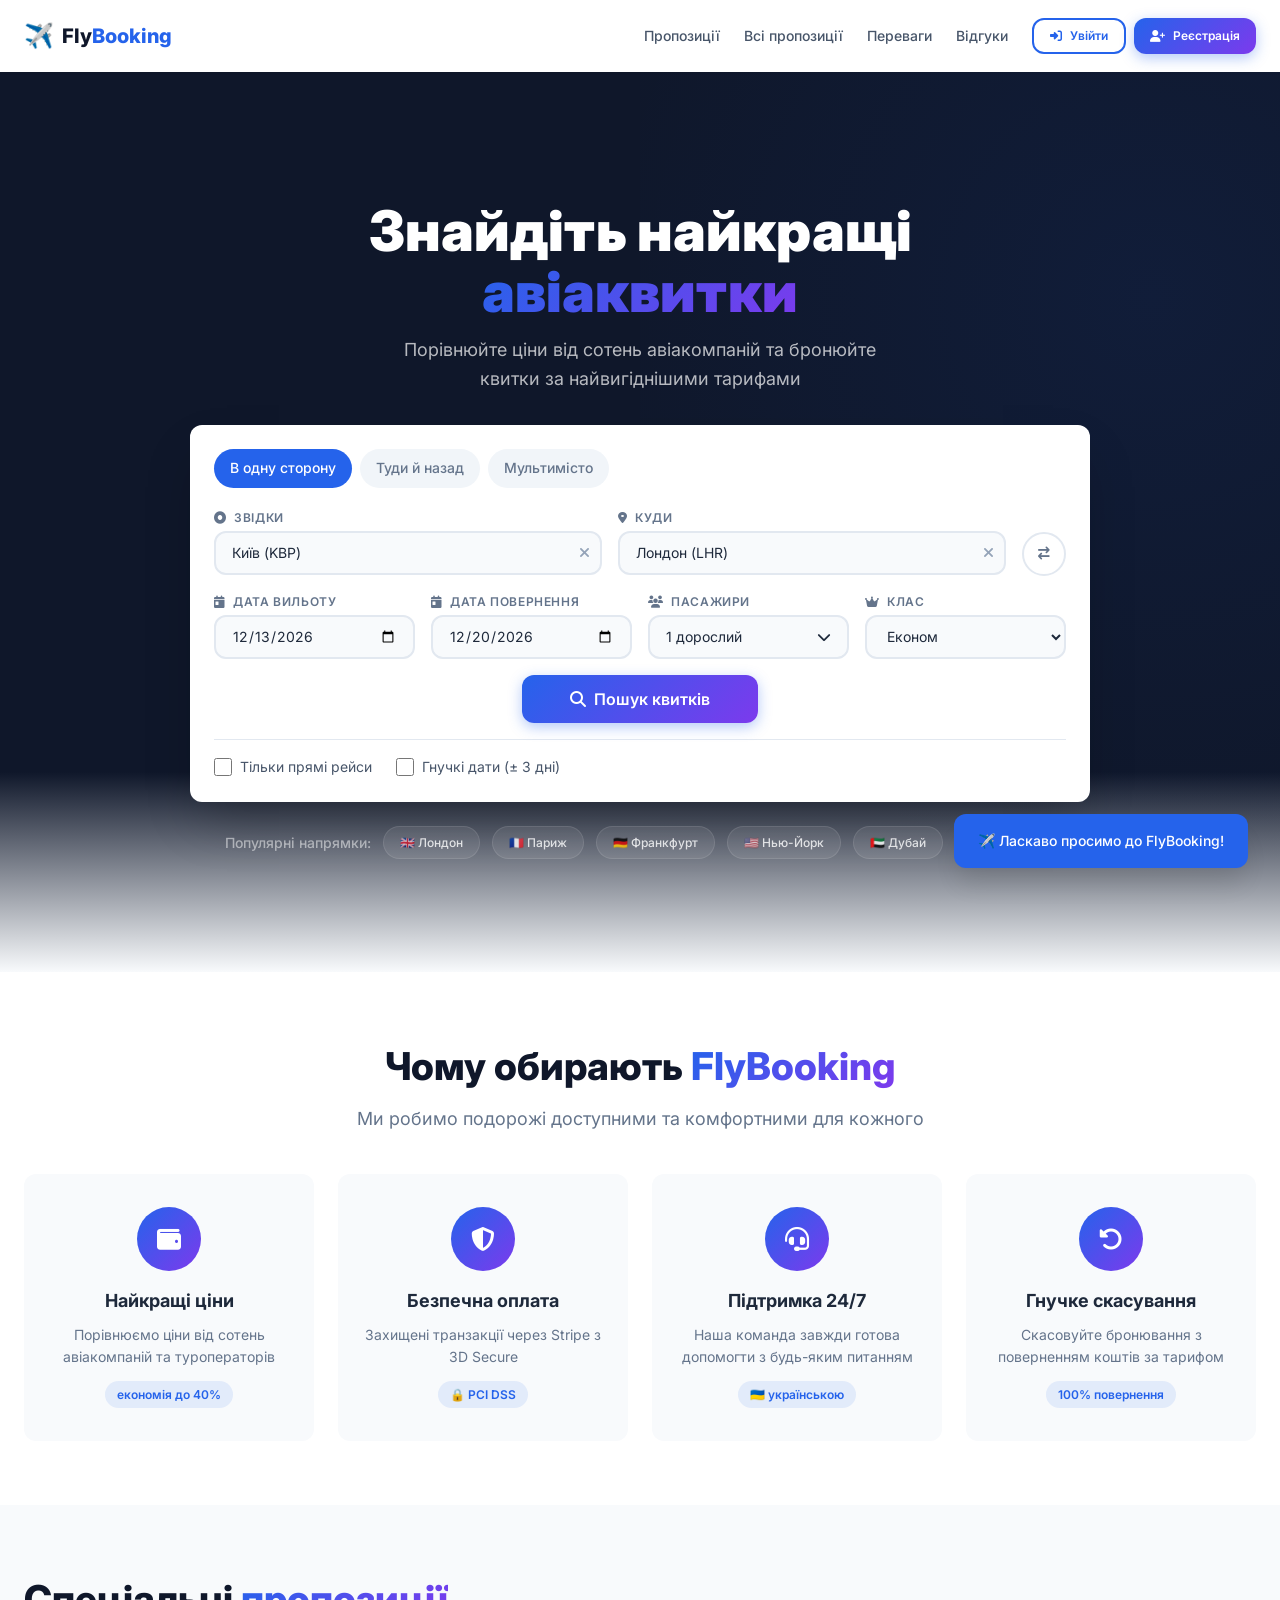
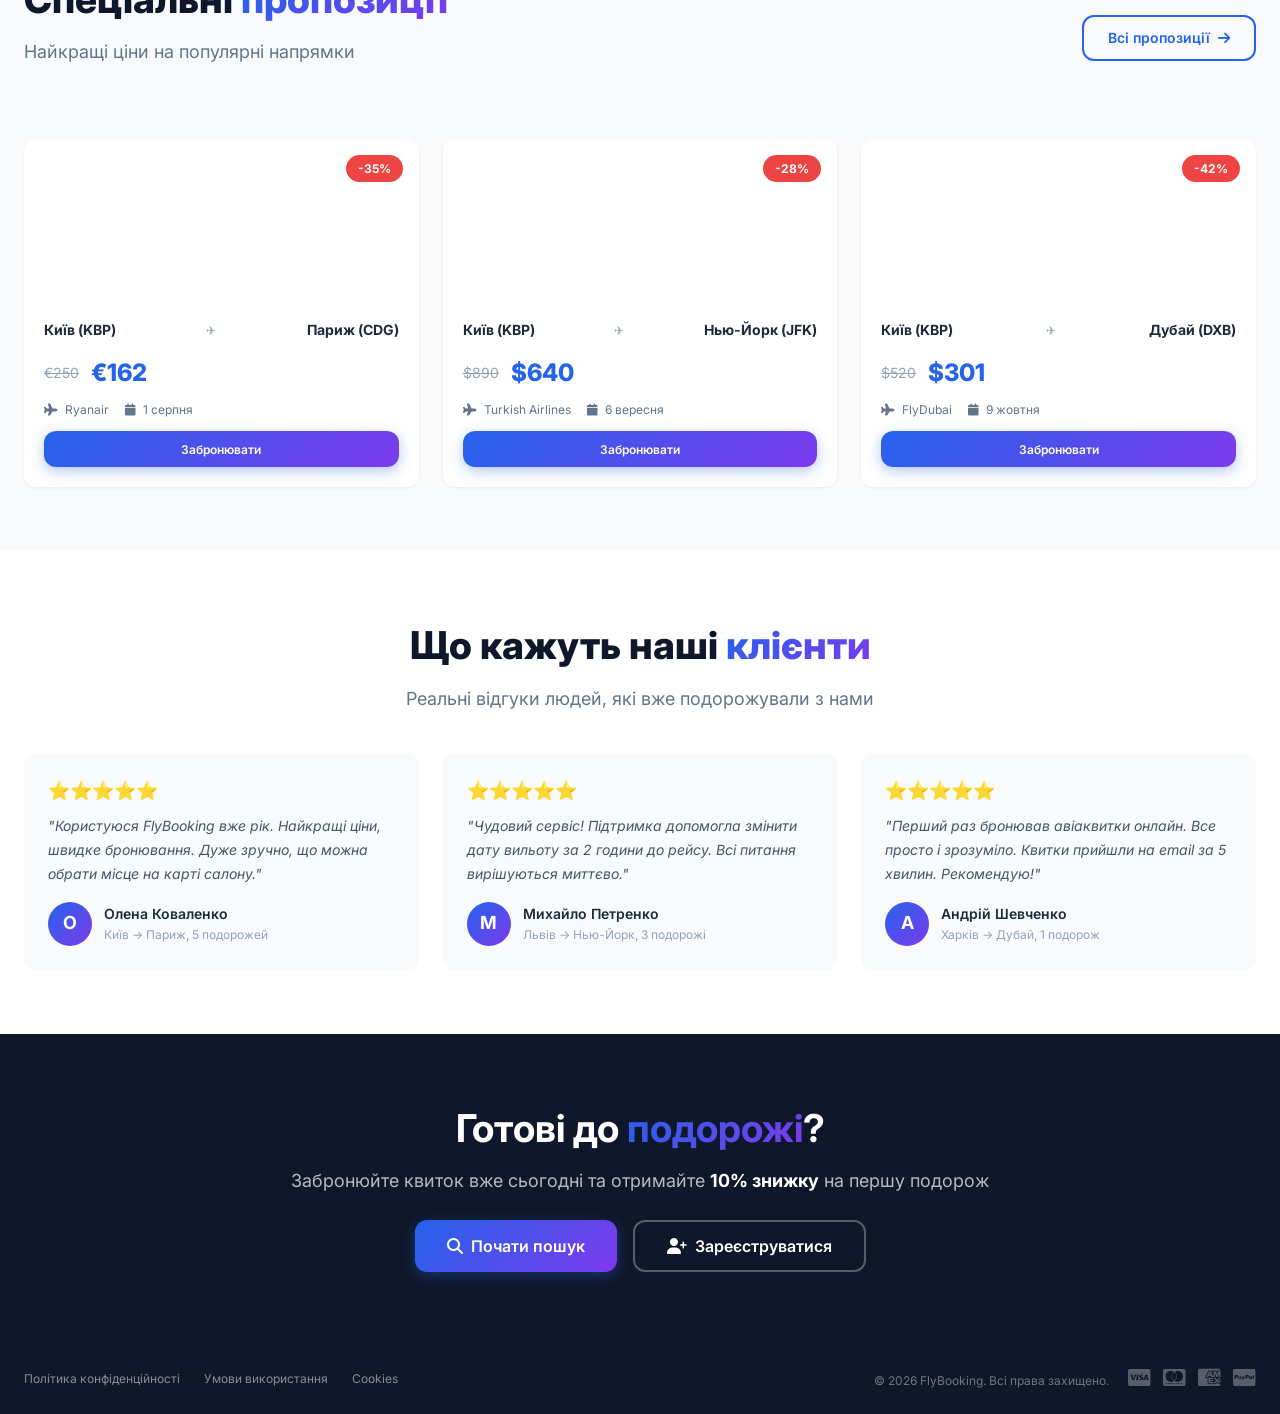
==== commit 07517e37: "Update index.html" ====
--- a/index.html
+++ b/index.html
@@ -835,11 +835,6 @@
             display: flex;
             align-items: center;
             justify-content: center;
-            font-size: 3rem;
-        }
-        .offer-image .city-emoji {
-            font-size: 3.5rem;
-            text-shadow: 0 2px 10px rgba(0,0,0,0.3);
         }
         .offer-discount {
             position: absolute;
@@ -1816,12 +1811,12 @@
     ];
 
     // ============================================
-    // ДАНІ ПРО ПРОПОЗИЦІЇ
+    // ДАНІ ПРО ПРОПОЗИЦІЇ (БЕЗ ЕМОДЗІ)
     // ============================================
     const offerData = [
-        { origin: 'Київ (KBP)', dest: 'Париж (CDG)', discount: 35, oldPrice: '€250', newPrice: '€162', airline: 'Ryanair', emoji: '🗼', image: 'https://images.unsplash.com/photo-1502602898657-3e91760cbb34?w=600&h=400&fit=crop' },
-        { origin: 'Київ (KBP)', dest: 'Нью-Йорк (JFK)', discount: 28, oldPrice: '$890', newPrice: '$640', airline: 'Turkish Airlines', emoji: '🗽', image: 'https://images.unsplash.com/photo-1496442226666-8d4d0e62e6e9?w=600&h=400&fit=crop' },
-        { origin: 'Київ (KBP)', dest: 'Дубай (DXB)', discount: 42, oldPrice: '$520', newPrice: '$301', airline: 'FlyDubai', emoji: '🏝️', image: 'https://images.unsplash.com/photo-1512453979798-5ea266f8880c?w=600&h=400&fit=crop' },
+        { origin: 'Київ (KBP)', dest: 'Париж (CDG)', discount: 35, oldPrice: '€250', newPrice: '€162', airline: 'Ryanair', image: 'https://images.unsplash.com/photo-1502602898657-3e91760cbb34?w=600&h=400&fit=crop' },
+        { origin: 'Київ (KBP)', dest: 'Нью-Йорк (JFK)', discount: 28, oldPrice: '$890', newPrice: '$640', airline: 'Turkish Airlines', image: 'https://images.unsplash.com/photo-1496442226666-8d4d0e62e6e9?w=600&h=400&fit=crop' },
+        { origin: 'Київ (KBP)', dest: 'Дубай (DXB)', discount: 42, oldPrice: '$520', newPrice: '$301', airline: 'FlyDubai', image: 'https://images.unsplash.com/photo-1512453979798-5ea266f8880c?w=600&h=400&fit=crop' },
     ];
 
     // ============================================
@@ -2184,7 +2179,7 @@
     const destinationCombobox = createCombobox('destination', 'destinationDropdown', 'destinationClear');
 
     // ============================================
-    // РЕНДЕР ПРОПОЗИЦІЙ
+    // РЕНДЕР ПРОПОЗИЦІЙ (БЕЗ ЕМОДЗІ)
     // ============================================
     function renderOffers() {
         const grid = document.getElementById('mainOffersGrid');
@@ -2195,7 +2190,6 @@
             return `
                 <div class="offer-card">
                     <div class="offer-image" style="${imageStyle}">
-                        <span class="city-emoji">${offer.emoji}</span>
                         <span class="offer-discount">-${offer.discount}%</span>
                     </div>
                     <div class="offer-body">
